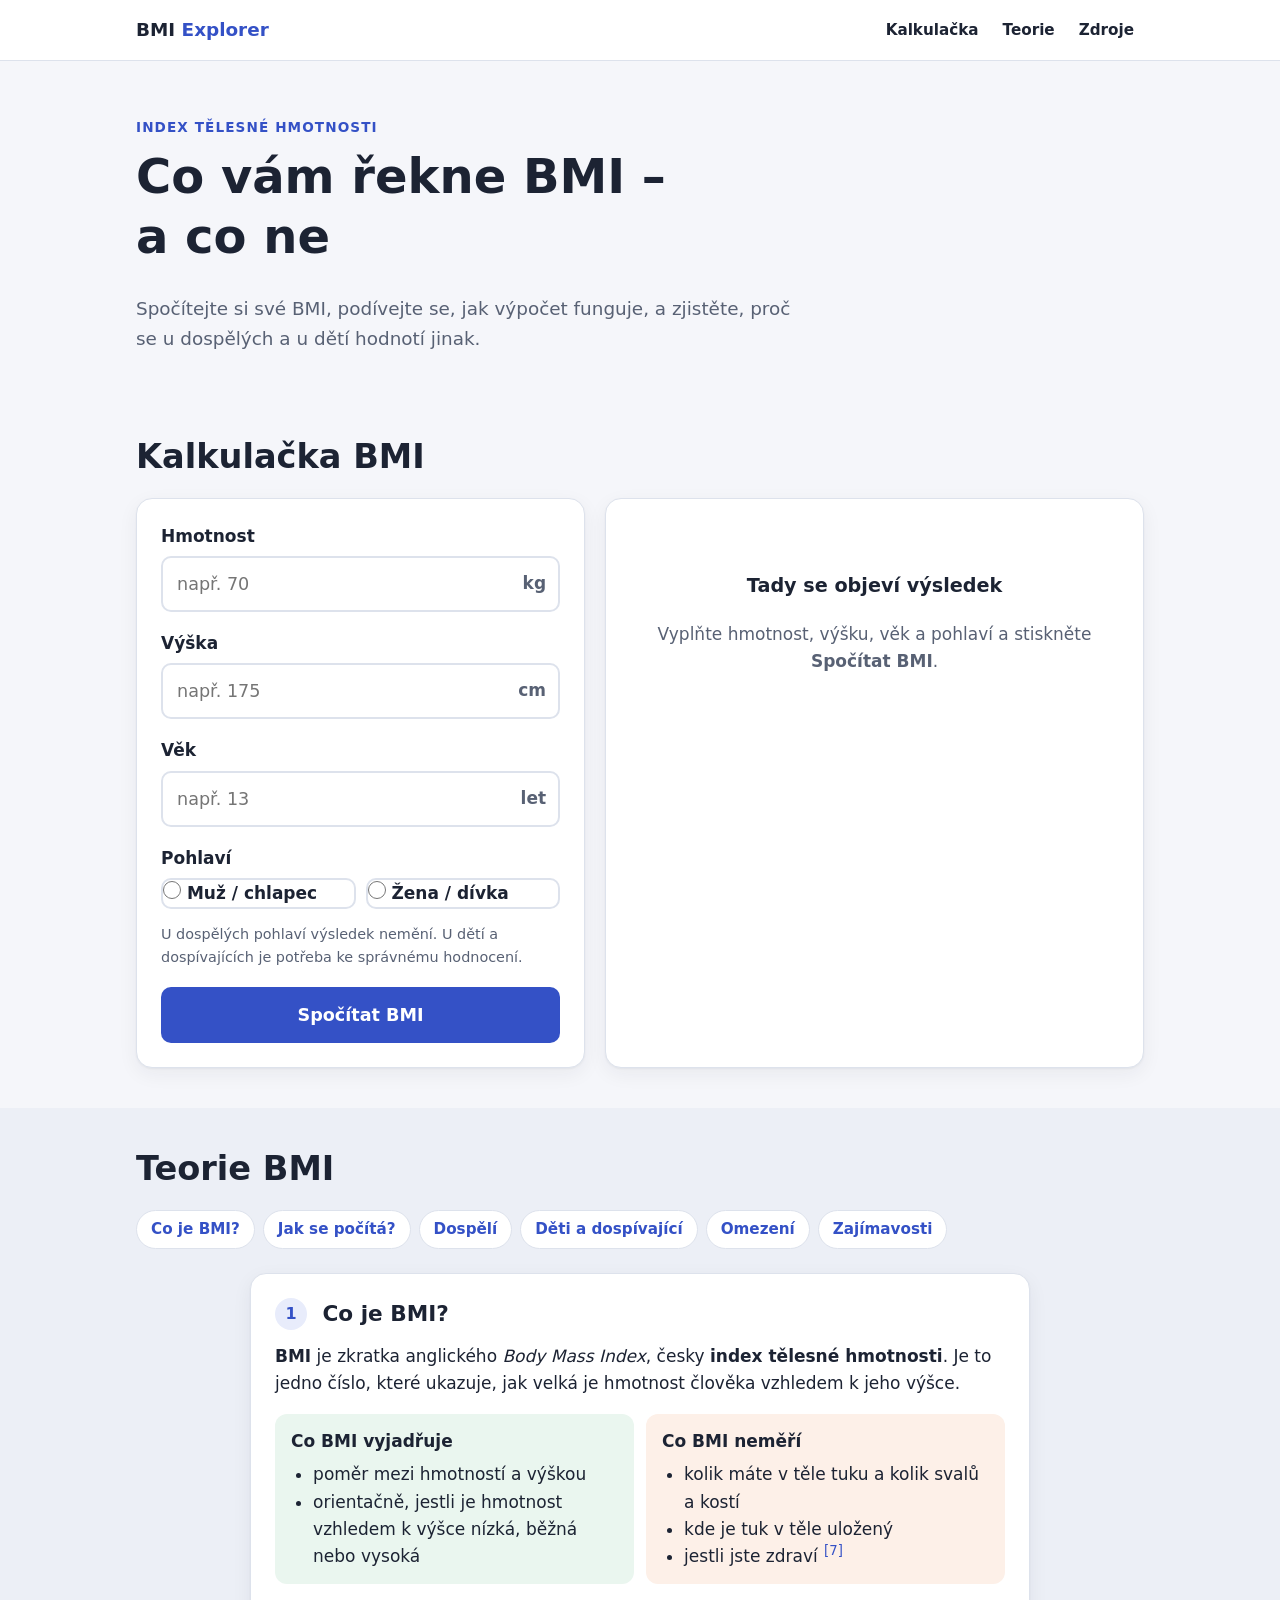
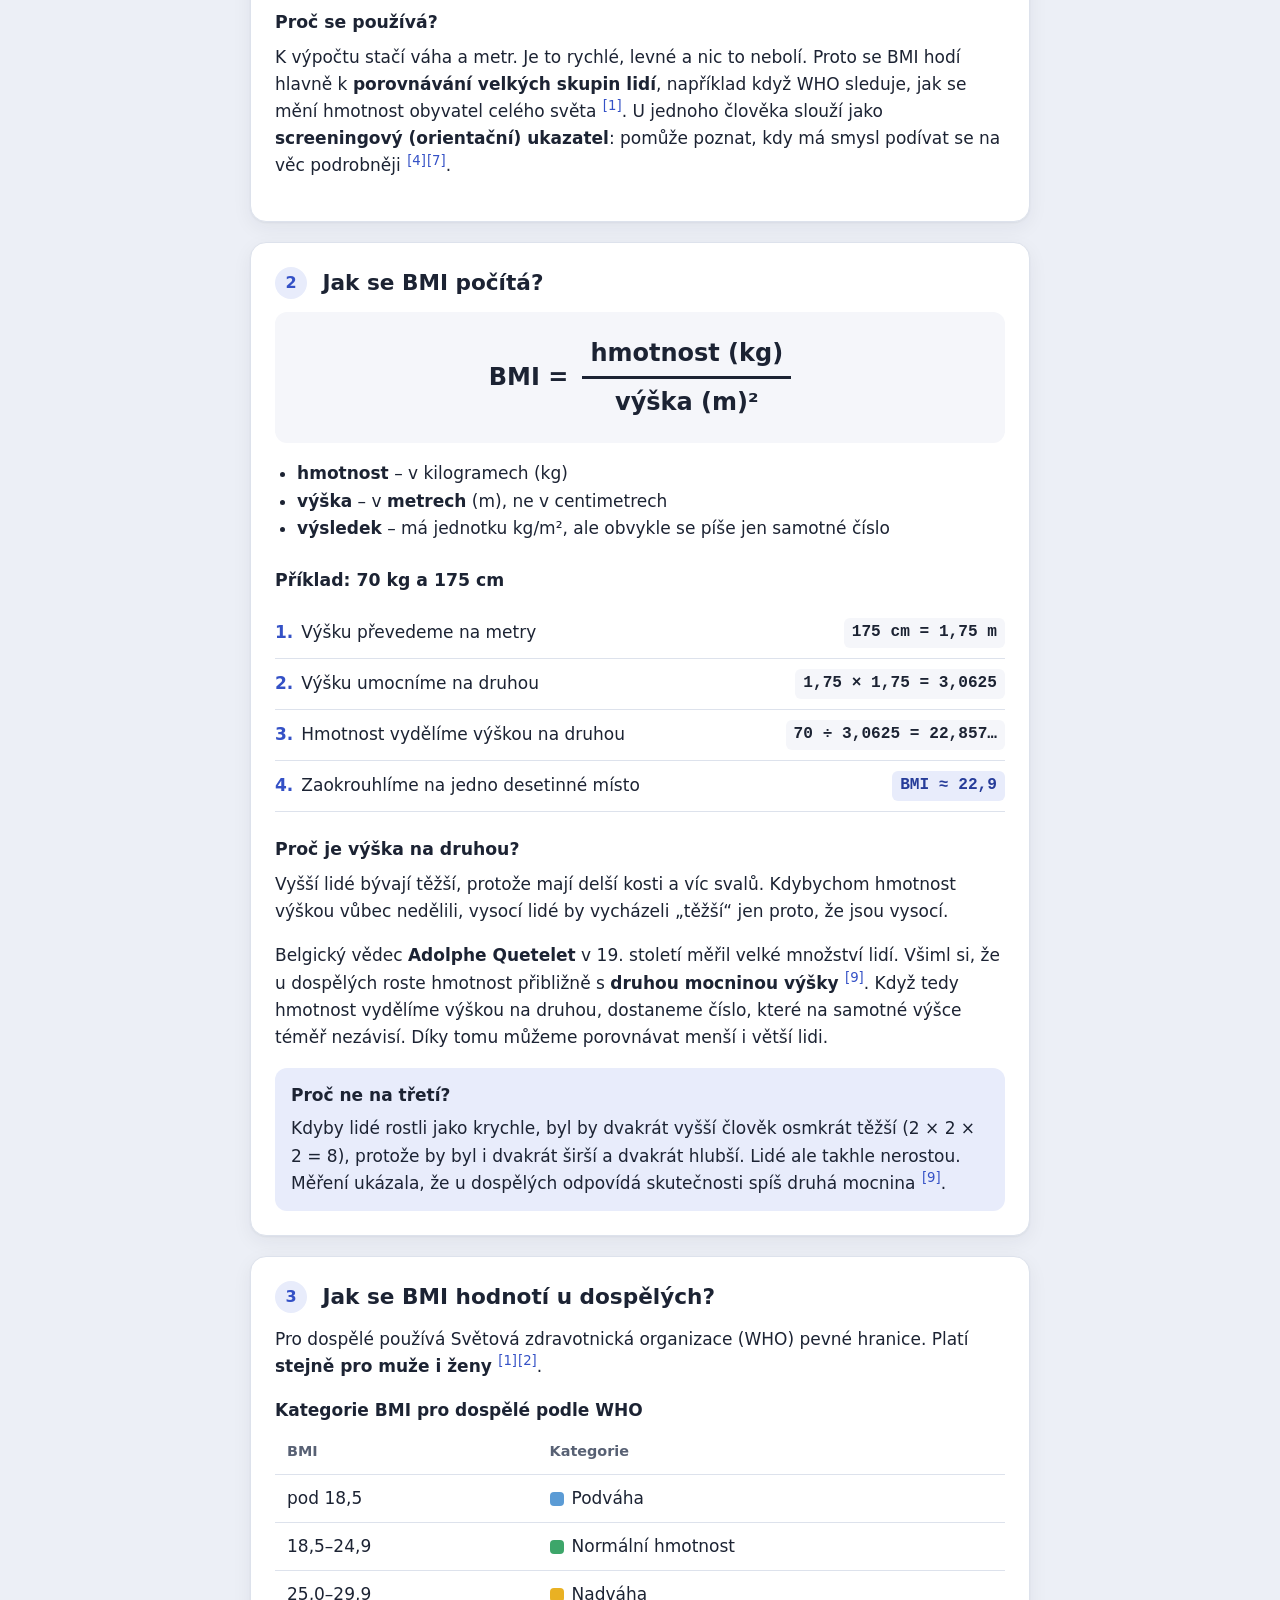
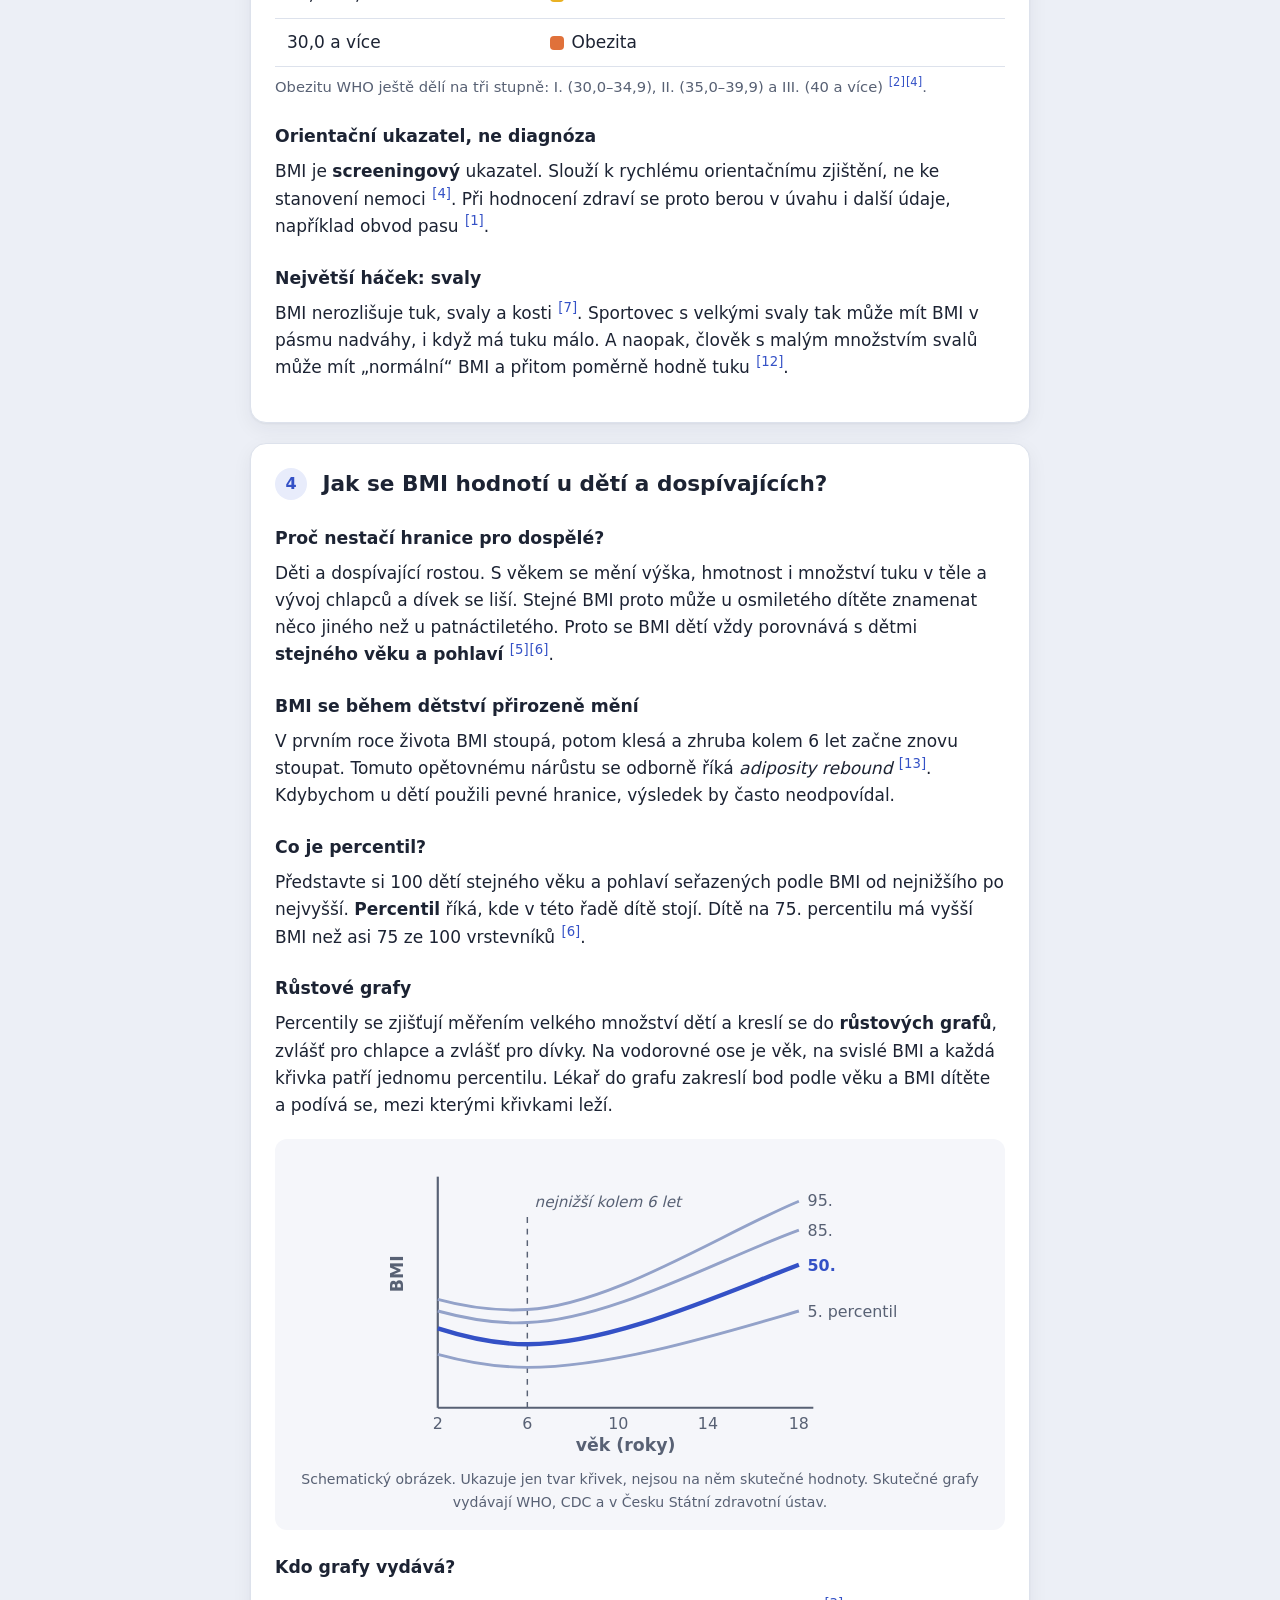
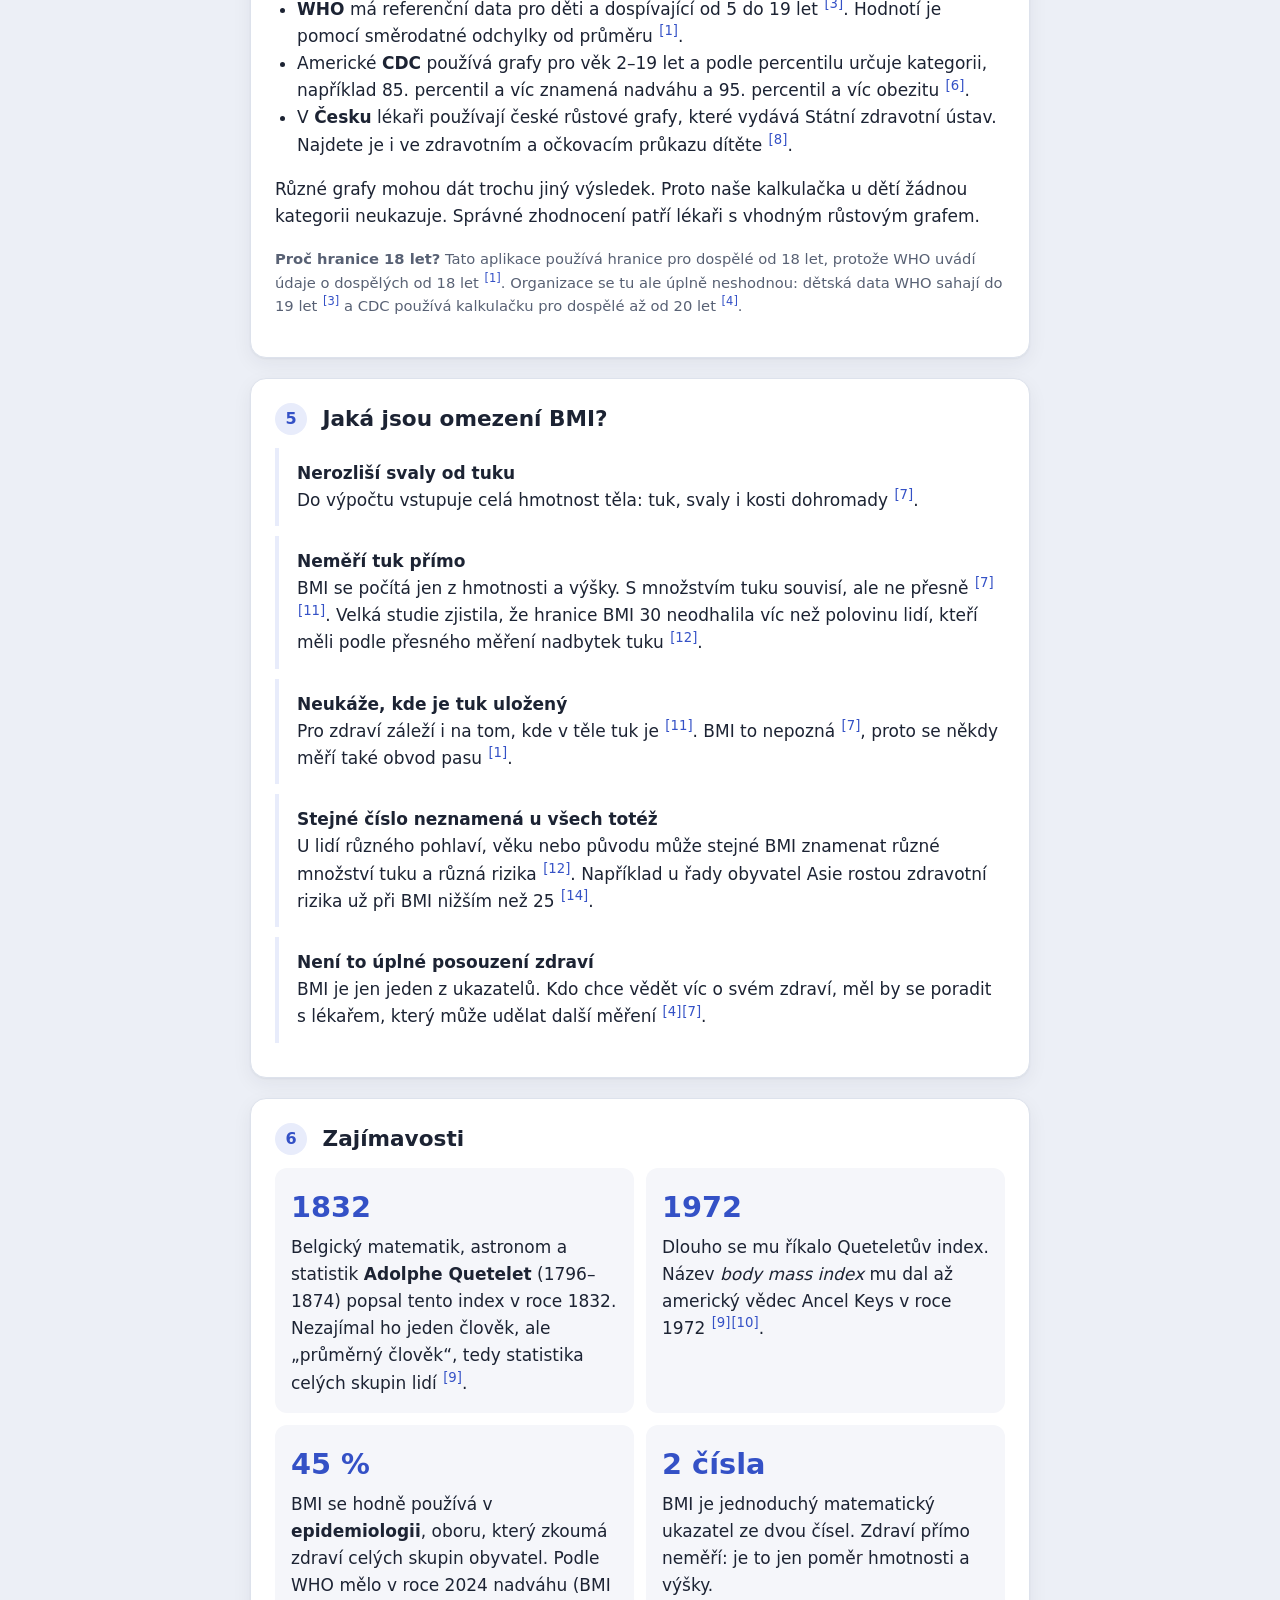
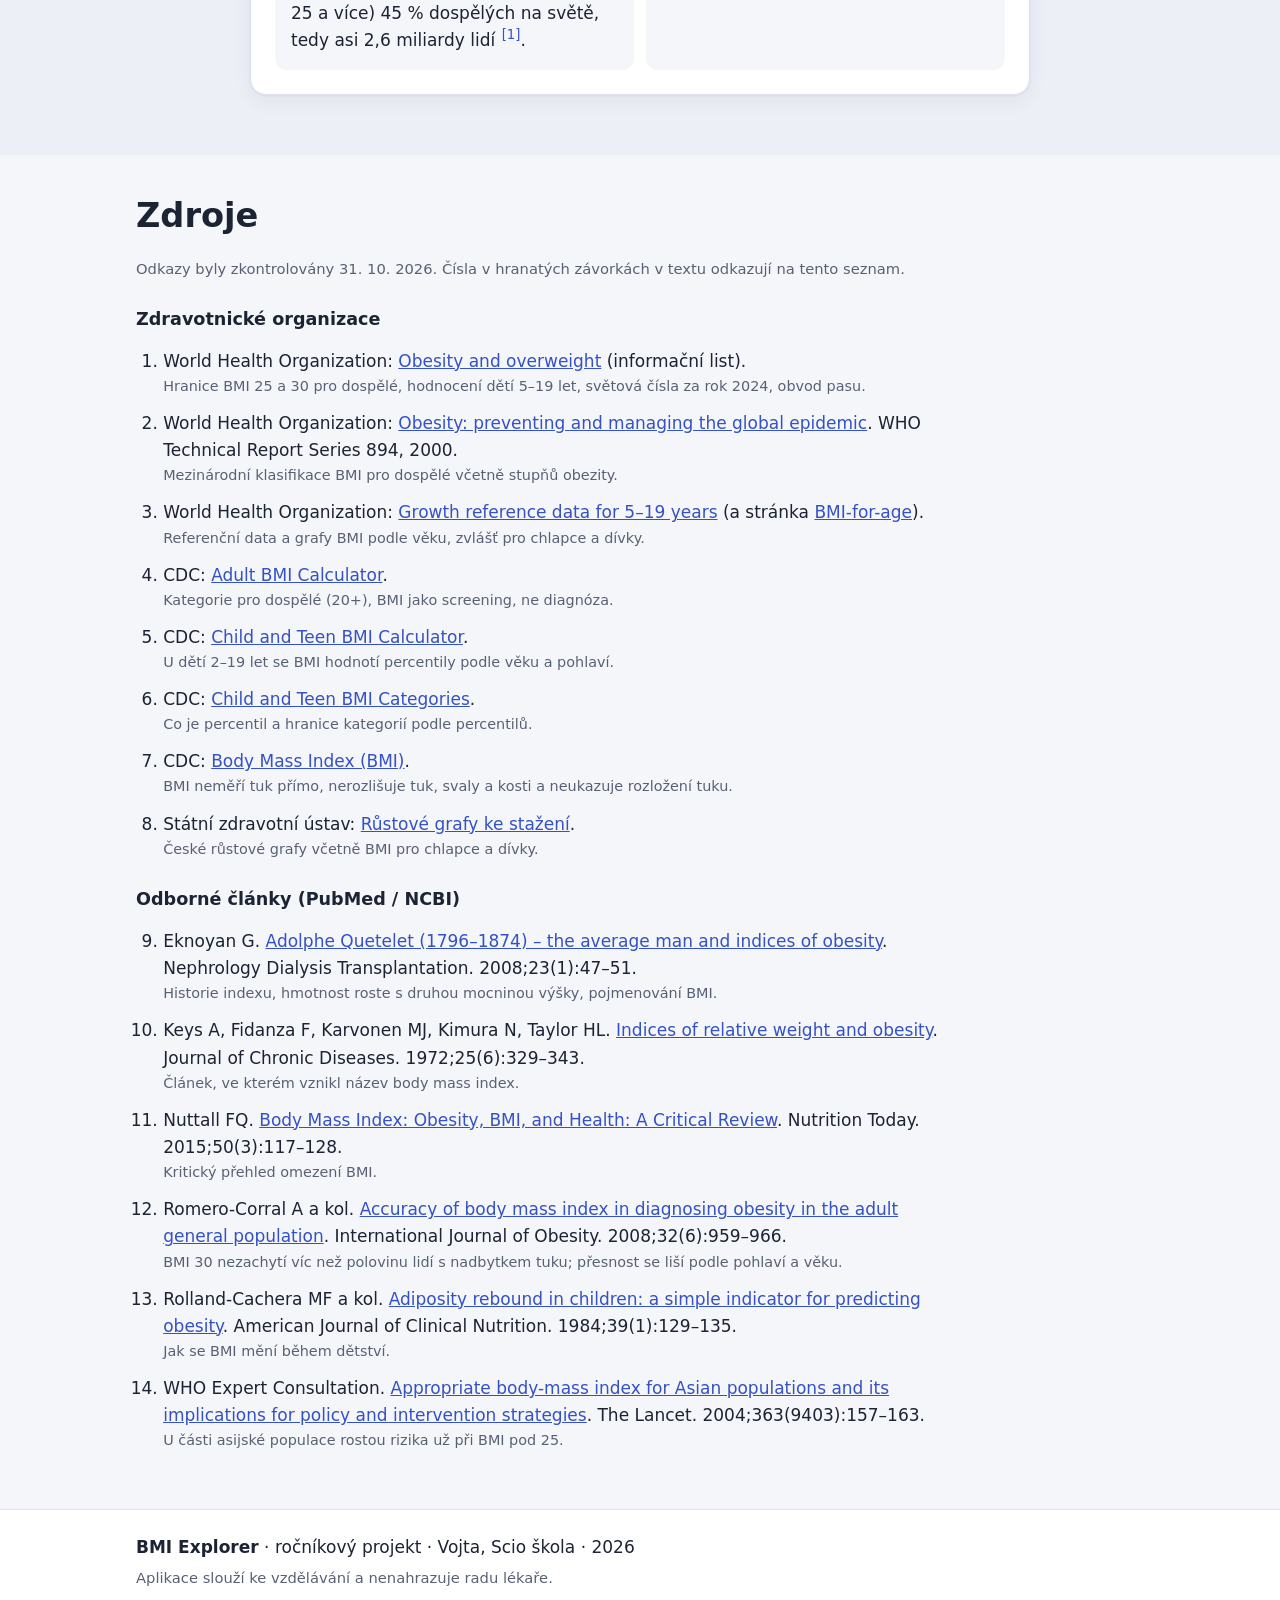
==== index.html @ 6b1dd06e "BMI Explorer – 1. milník Vzdělávací jednostránková aplikace o BMI (ročníkový projekt, Scio škola): k" ====
<!DOCTYPE html>
<html lang="cs">
<head>
  <meta charset="UTF-8">
  <meta name="viewport" content="width=device-width, initial-scale=1">
  <title>BMI Explorer – kalkulačka a výklad indexu tělesné hmotnosti</title>
  <meta name="description" content="Spočítejte si BMI, podívejte se, jak výpočet funguje, a zjistěte, co BMI znamená u dospělých a u dětí.">
  <link rel="stylesheet" href="styles.css">
</head>
<body>

  <!-- ============ HLAVIČKA A NAVIGACE ============ -->
  <header class="site-header">
    <div class="container header-inner">
      <a class="logo" href="#top">BMI <span>Explorer</span></a>
      <nav aria-label="Hlavní navigace">
        <ul class="main-nav">
          <li><a href="#kalkulacka">Kalkulačka</a></li>
          <li><a href="#teorie">Teorie</a></li>
          <li><a href="#zdroje">Zdroje</a></li>
        </ul>
      </nav>
    </div>
  </header>

  <main id="top">

    <!-- ============ ÚVOD ============ -->
    <section class="hero">
      <div class="container">
        <p class="eyebrow">Index tělesné hmotnosti</p>
        <h1>Co vám řekne BMI – a co ne</h1>
        <p class="lead">
          Spočítejte si své BMI, podívejte se, jak výpočet funguje,
          a zjistěte, proč se u dospělých a u dětí hodnotí jinak.
        </p>
      </div>
    </section>

    <!-- ============ SEKCE A: KALKULAČKA ============ -->
    <section id="kalkulacka" class="section" aria-labelledby="calculator-title">
      <div class="container">
        <h2 id="calculator-title">Kalkulačka BMI</h2>

        <div class="calculator">

          <!-- Formulář. "novalidate" vypne kontrolu prohlížeče – kontrolujeme sami v bmi.js -->
          <form id="bmi-form" class="card form-card" novalidate>

            <div class="field">
              <label for="weight">Hmotnost</label>
              <div class="input-with-unit">
                <input id="weight" name="weight" type="text" inputmode="decimal"
                       autocomplete="off" placeholder="např. 70" aria-describedby="weight-error">
                <span class="unit" aria-hidden="true">kg</span>
              </div>
              <p class="field-error" id="weight-error"></p>
            </div>

            <div class="field">
              <label for="height">Výška</label>
              <div class="input-with-unit">
                <input id="height" name="height" type="text" inputmode="decimal"
                       autocomplete="off" placeholder="např. 175" aria-describedby="height-error">
                <span class="unit" aria-hidden="true">cm</span>
              </div>
              <p class="field-error" id="height-error"></p>
            </div>

            <div class="field">
              <label for="age">Věk</label>
              <div class="input-with-unit">
                <input id="age" name="age" type="text" inputmode="numeric"
                       autocomplete="off" placeholder="např. 13" aria-describedby="age-error">
                <span class="unit" aria-hidden="true">let</span>
              </div>
              <p class="field-error" id="age-error"></p>
            </div>

            <fieldset class="field" aria-describedby="sex-hint sex-error">
              <legend>Pohlaví</legend>
              <div class="radio-group">
                <label class="radio">
                  <input type="radio" name="sex" value="male">
                  <span>Muž / chlapec</span>
                </label>
                <label class="radio">
                  <input type="radio" name="sex" value="female">
                  <span>Žena / dívka</span>
                </label>
              </div>
              <p class="field-hint" id="sex-hint">
                U dospělých pohlaví výsledek nemění. U dětí a dospívajících
                je potřeba ke správnému hodnocení.
              </p>
              <p class="field-error" id="sex-error"></p>
            </fieldset>

            <button type="submit" class="button">Spočítat BMI</button>
          </form>

          <!-- Výsledek. Na začátku je vidět jen prázdný stav, zbytek doplní script.js -->
          <div class="card result-card">

            <div id="result-empty" class="result-empty">
              <p class="result-empty-title">Tady se objeví výsledek</p>
              <p>Vyplňte hmotnost, výšku, věk a pohlaví a stiskněte <strong>Spočítat BMI</strong>.</p>
            </div>

            <div id="result" hidden>
              <h3 id="result-title" class="result-label" tabindex="-1">Vaše BMI</h3>
              <p class="result-value" id="result-value">–</p>

              <!-- Výpočet krok za krokem -->
              <div class="calculation">
                <p class="calculation-title">Jak jsme to spočítali</p>
                <ol>
                  <li>Výšku převedeme na metry: <span id="step-height"></span></li>
                  <li>Výšku umocníme na druhou: <span id="step-square"></span></li>
                  <li>Hmotnost vydělíme výškou na druhou: <span id="step-divide"></span></li>
                </ol>
              </div>

              <!-- Výsledek pro DOSPĚLÉ (18+) -->
              <div id="adult-result" hidden>
                <p class="category">Kategorie podle WHO: <strong id="category-name"></strong></p>
                <p id="category-text"></p>

                <!-- Barevná stupnice. Je jen ozdobná (aria-hidden), stejnou informaci nese text. -->
                <div class="scale" aria-hidden="true">
                  <div class="scale-bar">
                    <span class="scale-segment seg-underweight"></span>
                    <span class="scale-segment seg-normal"></span>
                    <span class="scale-segment seg-overweight"></span>
                    <span class="scale-segment seg-obesity"></span>
                    <span class="scale-marker" id="scale-marker"></span>
                  </div>
                  <div class="scale-ticks">
                    <span class="tick tick-18">18,5</span>
                    <span class="tick tick-25">25</span>
                    <span class="tick tick-30">30</span>
                  </div>
                </div>

                <ul class="legend">
                  <li data-category="underweight"><span class="swatch seg-underweight"></span>Podváha <span class="legend-range">pod 18,5</span></li>
                  <li data-category="normal"><span class="swatch seg-normal"></span>Normální hmotnost <span class="legend-range">18,5–24,9</span></li>
                  <li data-category="overweight"><span class="swatch seg-overweight"></span>Nadváha <span class="legend-range">25,0–29,9</span></li>
                  <li data-category="obesity"><span class="swatch seg-obesity"></span>Obezita <span class="legend-range">30,0 a více</span></li>
                </ul>

                <p class="note">
                  BMI je orientační ukazatel, ne diagnóza. Nerozlišuje svaly a tuk,
                  takže samo o sobě neříká, jestli je člověk zdravý.
                  <a href="#dospeli">Jak se BMI hodnotí u dospělých</a>
                </p>
              </div>

              <!-- Výsledek pro DĚTI A DOSPÍVAJÍCÍ (2–17 let) -->
              <div id="child-result" hidden>
                <p class="child-title">Proč tu nevidíte kategorii?</p>
                <p>
                  Pro věk <strong id="child-age"></strong> se hranice pro dospělé
                  nepoužívají. Číslo <strong id="child-bmi"></strong> je proto jen
                  matematický výsledek výpočtu. Samo o sobě neříká, jestli je hmotnost v pořádku.
                </p>
                <p>
                  Ke zhodnocení je potřeba porovnat BMI s <strong>růstovým grafem
                  pro <span id="child-sex"></span></strong> stejného věku, kde se určí tzv.
                  BMI percentil. To dělá lékař, v Česku podle růstových grafů
                  Státního zdravotního ústavu.
                </p>
                <p class="note">
                  Děti rostou a jejich BMI se s věkem přirozeně mění, proto pro ně
                  pevné hranice neplatí.
                  <a href="#deti">Jak se BMI hodnotí u dětí</a>
                </p>
              </div>
            </div>
          </div>

        </div>
      </div>
    </section>

    <!-- ============ SEKCE B: TEORIE ============ -->
    <section id="teorie" class="section section-alt" aria-labelledby="theory-title">
      <div class="container">
        <h2 id="theory-title">Teorie BMI</h2>

        <nav aria-label="Kapitoly teorie">
          <ol class="chapters">
            <li><a href="#co-je-bmi">Co je BMI?</a></li>
            <li><a href="#vypocet">Jak se počítá?</a></li>
            <li><a href="#dospeli">Dospělí</a></li>
            <li><a href="#deti">Děti a dospívající</a></li>
            <li><a href="#omezeni">Omezení</a></li>
            <li><a href="#zajimavosti">Zajímavosti</a></li>
          </ol>
        </nav>

        <!-- 1. Co je BMI? -->
        <article id="co-je-bmi" class="card article">
          <h3><span class="chapter-number">1</span> Co je BMI?</h3>
          <p>
            <strong>BMI</strong> je zkratka anglického <em>Body Mass Index</em>, česky
            <strong>index tělesné hmotnosti</strong>. Je to jedno číslo, které ukazuje,
            jak velká je hmotnost člověka vzhledem k jeho výšce.
          </p>

          <div class="two-columns">
            <div class="box box-yes">
              <p class="box-title">Co BMI vyjadřuje</p>
              <ul>
                <li>poměr mezi hmotností a výškou</li>
                <li>orientačně, jestli je hmotnost vzhledem k výšce nízká, běžná nebo vysoká</li>
              </ul>
            </div>
            <div class="box box-no">
              <p class="box-title">Co BMI neměří</p>
              <ul>
                <li>kolik máte v těle tuku a kolik svalů a kostí</li>
                <li>kde je tuk v těle uložený</li>
                <li>jestli jste zdraví <a class="cite" href="#zdroj-7">[7]</a></li>
              </ul>
            </div>
          </div>

          <h4>Proč se používá?</h4>
          <p>
            K výpočtu stačí váha a metr. Je to rychlé, levné a nic to nebolí.
            Proto se BMI hodí hlavně k <strong>porovnávání velkých skupin lidí</strong>,
            například když WHO sleduje, jak se mění hmotnost obyvatel celého světa
            <a class="cite" href="#zdroj-1">[1]</a>. U jednoho člověka slouží
            jako <strong>screeningový (orientační) ukazatel</strong>: pomůže poznat,
            kdy má smysl podívat se na věc podrobněji
            <a class="cite" href="#zdroj-4">[4]</a><a class="cite" href="#zdroj-7">[7]</a>.
          </p>
        </article>

        <!-- 2. Jak se BMI počítá? -->
        <article id="vypocet" class="card article">
          <h3><span class="chapter-number">2</span> Jak se BMI počítá?</h3>

          <div class="formula" role="img" aria-label="BMI se rovná hmotnost v kilogramech děleno výška v metrech na druhou">
            <span>BMI =</span>
            <span class="fraction">
              <span class="numerator">hmotnost (kg)</span>
              <span class="denominator">výška (m)²</span>
            </span>
          </div>

          <ul class="variables">
            <li><strong>hmotnost</strong> – v kilogramech (kg)</li>
            <li><strong>výška</strong> – v <strong>metrech</strong> (m), ne v centimetrech</li>
            <li><strong>výsledek</strong> – má jednotku kg/m², ale obvykle se píše jen samotné číslo</li>
          </ul>

          <h4>Příklad: 70 kg a 175 cm</h4>
          <ol class="steps">
            <li><span>Výšku převedeme na metry</span> <code>175 cm = 1,75 m</code></li>
            <li><span>Výšku umocníme na druhou</span> <code>1,75 × 1,75 = 3,0625</code></li>
            <li><span>Hmotnost vydělíme výškou na druhou</span> <code>70 ÷ 3,0625 = 22,857…</code></li>
            <li><span>Zaokrouhlíme na jedno desetinné místo</span> <code>BMI ≈ 22,9</code></li>
          </ol>

          <h4>Proč je výška na druhou?</h4>
          <p>
            Vyšší lidé bývají těžší, protože mají delší kosti a víc svalů. Kdybychom
            hmotnost výškou vůbec nedělili, vysocí lidé by vycházeli „těžší“ jen proto,
            že jsou vysocí.
          </p>
          <p>
            Belgický vědec <strong>Adolphe Quetelet</strong> v 19. století měřil
            velké množství lidí. Všiml si, že u dospělých roste hmotnost
            přibližně s <strong>druhou mocninou výšky</strong>
            <a class="cite" href="#zdroj-9">[9]</a>. Když tedy hmotnost vydělíme
            výškou na druhou, dostaneme číslo, které na samotné výšce téměř nezávisí.
            Díky tomu můžeme porovnávat menší i větší lidi.
          </p>
          <div class="tip">
            <p class="box-title">Proč ne na třetí?</p>
            <p>
              Kdyby lidé rostli jako krychle, byl by dvakrát vyšší člověk osmkrát
              těžší (2 × 2 × 2 = 8), protože by byl i dvakrát širší a dvakrát hlubší.
              Lidé ale takhle nerostou. Měření ukázala, že u dospělých
              odpovídá skutečnosti spíš druhá mocnina <a class="cite" href="#zdroj-9">[9]</a>.
            </p>
          </div>
        </article>

        <!-- 3. Dospělí -->
        <article id="dospeli" class="card article">
          <h3><span class="chapter-number">3</span> Jak se BMI hodnotí u dospělých?</h3>
          <p>
            Pro dospělé používá Světová zdravotnická organizace (WHO) pevné hranice.
            Platí <strong>stejně pro muže i ženy</strong>
            <a class="cite" href="#zdroj-1">[1]</a><a class="cite" href="#zdroj-2">[2]</a>.
          </p>

          <table class="category-table">
            <caption>Kategorie BMI pro dospělé podle WHO</caption>
            <thead>
              <tr><th scope="col">BMI</th><th scope="col">Kategorie</th></tr>
            </thead>
            <tbody>
              <tr><td>pod 18,5</td><td><span class="swatch seg-underweight"></span>Podváha</td></tr>
              <tr><td>18,5–24,9</td><td><span class="swatch seg-normal"></span>Normální hmotnost</td></tr>
              <tr><td>25,0–29,9</td><td><span class="swatch seg-overweight"></span>Nadváha</td></tr>
              <tr><td>30,0 a více</td><td><span class="swatch seg-obesity"></span>Obezita</td></tr>
            </tbody>
          </table>
          <p class="small">
            Obezitu WHO ještě dělí na tři stupně: I. (30,0–34,9), II. (35,0–39,9)
            a III. (40 a více) <a class="cite" href="#zdroj-2">[2]</a><a class="cite" href="#zdroj-4">[4]</a>.
          </p>

          <h4>Orientační ukazatel, ne diagnóza</h4>
          <p>
            BMI je <strong>screeningový</strong> ukazatel. Slouží k rychlému
            orientačnímu zjištění, ne ke stanovení nemoci
            <a class="cite" href="#zdroj-4">[4]</a>. Při hodnocení zdraví se proto
            berou v úvahu i další údaje, například obvod pasu
            <a class="cite" href="#zdroj-1">[1]</a>.
          </p>

          <h4>Největší háček: svaly</h4>
          <p>
            BMI nerozlišuje tuk, svaly a kosti <a class="cite" href="#zdroj-7">[7]</a>.
            Sportovec s velkými svaly tak může mít BMI v pásmu nadváhy, i když má tuku
            málo. A naopak, člověk s malým množstvím svalů může mít „normální“ BMI
            a přitom poměrně hodně tuku <a class="cite" href="#zdroj-12">[12]</a>.
          </p>
        </article>

        <!-- 4. Děti a dospívající -->
        <article id="deti" class="card article">
          <h3><span class="chapter-number">4</span> Jak se BMI hodnotí u dětí a dospívajících?</h3>

          <h4>Proč nestačí hranice pro dospělé?</h4>
          <p>
            Děti a dospívající rostou. S věkem se mění výška, hmotnost i množství tuku
            v těle a vývoj chlapců a dívek se liší. Stejné BMI proto může u osmiletého
            dítěte znamenat něco jiného než u patnáctiletého. Proto se BMI dětí vždy
            porovnává s dětmi <strong>stejného věku a pohlaví</strong>
            <a class="cite" href="#zdroj-5">[5]</a><a class="cite" href="#zdroj-6">[6]</a>.
          </p>

          <h4>BMI se během dětství přirozeně mění</h4>
          <p>
            V prvním roce života BMI stoupá, potom klesá a zhruba kolem 6 let začne
            znovu stoupat. Tomuto opětovnému nárůstu se odborně říká
            <em>adiposity rebound</em> <a class="cite" href="#zdroj-13">[13]</a>.
            Kdybychom u dětí použili pevné hranice, výsledek by často neodpovídal.
          </p>

          <h4>Co je percentil?</h4>
          <p>
            Představte si 100 dětí stejného věku a pohlaví seřazených podle BMI
            od nejnižšího po nejvyšší. <strong>Percentil</strong> říká, kde v této řadě
            dítě stojí. Dítě na 75. percentilu má vyšší BMI než asi 75 ze 100
            vrstevníků <a class="cite" href="#zdroj-6">[6]</a>.
          </p>

          <h4>Růstové grafy</h4>
          <p>
            Percentily se zjišťují měřením velkého množství dětí a kreslí se do
            <strong>růstových grafů</strong>, zvlášť pro chlapce a zvlášť pro dívky.
            Na vodorovné ose je věk, na svislé BMI a každá křivka patří jednomu
            percentilu. Lékař do grafu zakreslí bod podle věku a BMI dítěte
            a podívá se, mezi kterými křivkami leží.
          </p>

          <!-- Schematický obrázek růstového grafu – BEZ skutečných hodnot -->
          <figure class="figure">
            <svg viewBox="0 0 360 210" role="img" aria-labelledby="chart-title chart-desc">
              <title id="chart-title">Schéma růstového grafu BMI</title>
              <desc id="chart-desc">Čtyři křivky percentilů. Od 2 let mírně klesají, nejníž jsou kolem 6 let a potom až do 18 let stoupají a rozcházejí se od sebe. Graf nemá skutečné hodnoty.</desc>
              <!-- osy -->
              <line class="axis" x1="40" y1="175" x2="300" y2="175"/>
              <line class="axis" x1="40" y1="175" x2="40" y2="15"/>
              <text class="axis-label" x="16" y="95" transform="rotate(-90 16 95)">BMI</text>
              <text class="axis-label" x="170" y="205" text-anchor="middle">věk (roky)</text>
              <!-- popisky věku -->
              <text class="tick-label" x="40" y="190" text-anchor="middle">2</text>
              <text class="tick-label" x="102" y="190" text-anchor="middle">6</text>
              <text class="tick-label" x="165" y="190" text-anchor="middle">10</text>
              <text class="tick-label" x="227" y="190" text-anchor="middle">14</text>
              <text class="tick-label" x="290" y="190" text-anchor="middle">18</text>
              <!-- kolem 6 let je BMI nejnižší -->
              <line class="guide" x1="102" y1="175" x2="102" y2="40"/>
              <text class="guide-label" x="107" y="36">nejnižší kolem 6 let</text>
              <!-- křivky percentilů (jen tvar, ne skutečná data) -->
              <path class="curve" d="M40,100 C62,106 84,108 102,107 C160,104 235,55 290,32"/>
              <path class="curve" d="M40,108 C62,114 84,117 102,116 C160,114 235,72 290,52"/>
              <path class="curve curve-main" d="M40,120 C62,127 84,131 102,131 C160,131 235,97 290,76"/>
              <path class="curve" d="M40,138 C62,144 84,147 102,147 C160,147 235,124 290,108"/>
              <text class="curve-label" x="296" y="35">95.</text>
              <text class="curve-label" x="296" y="56">85.</text>
              <text class="curve-label curve-label-main" x="296" y="80">50.</text>
              <text class="curve-label" x="296" y="112">5. percentil</text>
            </svg>
            <figcaption>
              Schematický obrázek. Ukazuje jen tvar křivek, nejsou na něm
              skutečné hodnoty. Skutečné grafy vydávají WHO, CDC a v Česku
              Státní zdravotní ústav.
            </figcaption>
          </figure>

          <h4>Kdo grafy vydává?</h4>
          <ul>
            <li>
              <strong>WHO</strong> má referenční data pro děti a dospívající od 5 do 19 let
              <a class="cite" href="#zdroj-3">[3]</a>. Hodnotí je pomocí směrodatné
              odchylky od průměru <a class="cite" href="#zdroj-1">[1]</a>.
            </li>
            <li>
              Americké <strong>CDC</strong> používá grafy pro věk 2–19 let a podle percentilu
              určuje kategorii, například 85. percentil a víc znamená nadváhu
              a 95. percentil a víc obezitu <a class="cite" href="#zdroj-6">[6]</a>.
            </li>
            <li>
              V <strong>Česku</strong> lékaři používají české růstové grafy, které vydává
              Státní zdravotní ústav. Najdete je i ve zdravotním a očkovacím
              průkazu dítěte <a class="cite" href="#zdroj-8">[8]</a>.
            </li>
          </ul>
          <p>
            Různé grafy mohou dát trochu jiný výsledek. Proto naše kalkulačka u dětí
            žádnou kategorii neukazuje. Správné zhodnocení patří lékaři s vhodným
            růstovým grafem.
          </p>
          <p class="small">
            <strong>Proč hranice 18 let?</strong> Tato aplikace používá hranice pro
            dospělé od 18 let, protože WHO uvádí údaje o dospělých od 18 let
            <a class="cite" href="#zdroj-1">[1]</a>. Organizace se tu ale úplně
            neshodnou: dětská data WHO sahají do 19 let <a class="cite" href="#zdroj-3">[3]</a>
            a CDC používá kalkulačku pro dospělé až od 20 let <a class="cite" href="#zdroj-4">[4]</a>.
          </p>
        </article>

        <!-- 5. Omezení -->
        <article id="omezeni" class="card article">
          <h3><span class="chapter-number">5</span> Jaká jsou omezení BMI?</h3>
          <ul class="limits">
            <li>
              <p class="limit-title">Nerozliší svaly od tuku</p>
              <p>Do výpočtu vstupuje celá hmotnost těla: tuk, svaly i kosti dohromady <a class="cite" href="#zdroj-7">[7]</a>.</p>
            </li>
            <li>
              <p class="limit-title">Neměří tuk přímo</p>
              <p>
                BMI se počítá jen z hmotnosti a výšky. S množstvím tuku souvisí, ale
                ne přesně <a class="cite" href="#zdroj-7">[7]</a><a class="cite" href="#zdroj-11">[11]</a>.
                Velká studie zjistila, že hranice BMI 30 neodhalila víc než polovinu lidí,
                kteří měli podle přesného měření nadbytek tuku <a class="cite" href="#zdroj-12">[12]</a>.
              </p>
            </li>
            <li>
              <p class="limit-title">Neukáže, kde je tuk uložený</p>
              <p>
                Pro zdraví záleží i na tom, kde v těle tuk je <a class="cite" href="#zdroj-11">[11]</a>.
                BMI to nepozná <a class="cite" href="#zdroj-7">[7]</a>, proto se někdy
                měří také obvod pasu <a class="cite" href="#zdroj-1">[1]</a>.
              </p>
            </li>
            <li>
              <p class="limit-title">Stejné číslo neznamená u všech totéž</p>
              <p>
                U lidí různého pohlaví, věku nebo původu může stejné BMI znamenat různé
                množství tuku a různá rizika <a class="cite" href="#zdroj-12">[12]</a>.
                Například u řady obyvatel Asie rostou zdravotní rizika už při BMI nižším
                než 25 <a class="cite" href="#zdroj-14">[14]</a>.
              </p>
            </li>
            <li>
              <p class="limit-title">Není to úplné posouzení zdraví</p>
              <p>
                BMI je jen jeden z ukazatelů. Kdo chce vědět víc o svém zdraví, měl by se
                poradit s lékařem, který může udělat další měření
                <a class="cite" href="#zdroj-4">[4]</a><a class="cite" href="#zdroj-7">[7]</a>.
              </p>
            </li>
          </ul>
        </article>

        <!-- 6. Zajímavosti -->
        <article id="zajimavosti" class="card article">
          <h3><span class="chapter-number">6</span> Zajímavosti</h3>
          <div class="facts">
            <div class="fact">
              <p class="fact-number">1832</p>
              <p>
                Belgický matematik, astronom a statistik <strong>Adolphe Quetelet</strong>
                (1796–1874) popsal tento index v roce 1832. Nezajímal ho jeden člověk,
                ale „průměrný člověk“, tedy statistika celých skupin lidí
                <a class="cite" href="#zdroj-9">[9]</a>.
              </p>
            </div>
            <div class="fact">
              <p class="fact-number">1972</p>
              <p>
                Dlouho se mu říkalo Queteletův index. Název <em>body mass index</em>
                mu dal až americký vědec Ancel Keys v roce 1972
                <a class="cite" href="#zdroj-9">[9]</a><a class="cite" href="#zdroj-10">[10]</a>.
              </p>
            </div>
            <div class="fact">
              <p class="fact-number">45&nbsp;%</p>
              <p>
                BMI se hodně používá v <strong>epidemiologii</strong>, oboru, který zkoumá
                zdraví celých skupin obyvatel. Podle WHO mělo v roce 2024 nadváhu
                (BMI 25 a více) 45 % dospělých na světě, tedy asi 2,6 miliardy lidí
                <a class="cite" href="#zdroj-1">[1]</a>.
              </p>
            </div>
            <div class="fact">
              <p class="fact-number">2 čísla</p>
              <p>
                BMI je jednoduchý matematický ukazatel ze dvou čísel. Zdraví přímo
                neměří: je to jen poměr hmotnosti a výšky.
              </p>
            </div>
          </div>
        </article>
      </div>
    </section>

    <!-- ============ ZDROJE ============ -->
    <section id="zdroje" class="section" aria-labelledby="sources-title">
      <div class="container">
        <h2 id="sources-title">Zdroje</h2>
        <p class="small">Odkazy byly zkontrolovány 31. 10. 2026. Čísla v hranatých závorkách v textu odkazují na tento seznam.</p>

        <h3 class="sources-group">Zdravotnické organizace</h3>
        <ol class="sources">
          <li id="zdroj-1">
            World Health Organization: <a href="https://www.who.int/news-room/fact-sheets/detail/obesity-and-overweight" target="_blank" rel="noopener">Obesity and overweight</a> (informační list).
            <span class="source-note">Hranice BMI 25 a 30 pro dospělé, hodnocení dětí 5–19 let, světová čísla za rok 2024, obvod pasu.</span>
          </li>
          <li id="zdroj-2">
            World Health Organization: <a href="https://pubmed.ncbi.nlm.nih.gov/11234459/" target="_blank" rel="noopener">Obesity: preventing and managing the global epidemic</a>. WHO Technical Report Series 894, 2000.
            <span class="source-note">Mezinárodní klasifikace BMI pro dospělé včetně stupňů obezity.</span>
          </li>
          <li id="zdroj-3">
            World Health Organization: <a href="https://www.who.int/tools/growth-reference-data-for-5to19-years" target="_blank" rel="noopener">Growth reference data for 5–19 years</a>
            (a stránka <a href="https://www.who.int/tools/growth-reference-data-for-5to19-years/indicators/bmi-for-age" target="_blank" rel="noopener">BMI-for-age</a>).
            <span class="source-note">Referenční data a grafy BMI podle věku, zvlášť pro chlapce a dívky.</span>
          </li>
          <li id="zdroj-4">
            CDC: <a href="https://www.cdc.gov/bmi/adult-calculator/" target="_blank" rel="noopener">Adult BMI Calculator</a>.
            <span class="source-note">Kategorie pro dospělé (20+), BMI jako screening, ne diagnóza.</span>
          </li>
          <li id="zdroj-5">
            CDC: <a href="https://www.cdc.gov/bmi/child-teen-calculator/" target="_blank" rel="noopener">Child and Teen BMI Calculator</a>.
            <span class="source-note">U dětí 2–19 let se BMI hodnotí percentily podle věku a pohlaví.</span>
          </li>
          <li id="zdroj-6">
            CDC: <a href="https://www.cdc.gov/bmi/child-teen-calculator/bmi-categories.html" target="_blank" rel="noopener">Child and Teen BMI Categories</a>.
            <span class="source-note">Co je percentil a hranice kategorií podle percentilů.</span>
          </li>
          <li id="zdroj-7">
            CDC: <a href="https://www.cdc.gov/bmi/about/index.html" target="_blank" rel="noopener">Body Mass Index (BMI)</a>.
            <span class="source-note">BMI neměří tuk přímo, nerozlišuje tuk, svaly a kosti a neukazuje rozložení tuku.</span>
          </li>
          <li id="zdroj-8">
            Státní zdravotní ústav: <a href="https://szu.gov.cz/publikace-szu/data/hodnoceni-rustu-a-vyvoje/rustove-grafy-ke-stazeni/" target="_blank" rel="noopener">Růstové grafy ke stažení</a>.
            <span class="source-note">České růstové grafy včetně BMI pro chlapce a dívky.</span>
          </li>
        </ol>

        <h3 class="sources-group">Odborné články (PubMed / NCBI)</h3>
        <ol class="sources" start="9">
          <li id="zdroj-9">
            Eknoyan G. <a href="https://pubmed.ncbi.nlm.nih.gov/17890752/" target="_blank" rel="noopener">Adolphe Quetelet (1796–1874) – the average man and indices of obesity</a>.
            Nephrology Dialysis Transplantation. 2008;23(1):47–51.
            <span class="source-note">Historie indexu, hmotnost roste s druhou mocninou výšky, pojmenování BMI.</span>
          </li>
          <li id="zdroj-10">
            Keys A, Fidanza F, Karvonen MJ, Kimura N, Taylor HL. <a href="https://pubmed.ncbi.nlm.nih.gov/4650929/" target="_blank" rel="noopener">Indices of relative weight and obesity</a>.
            Journal of Chronic Diseases. 1972;25(6):329–343.
            <span class="source-note">Článek, ve kterém vznikl název body mass index.</span>
          </li>
          <li id="zdroj-11">
            Nuttall FQ. <a href="https://pmc.ncbi.nlm.nih.gov/articles/PMC4890841/" target="_blank" rel="noopener">Body Mass Index: Obesity, BMI, and Health: A Critical Review</a>.
            Nutrition Today. 2015;50(3):117–128.
            <span class="source-note">Kritický přehled omezení BMI.</span>
          </li>
          <li id="zdroj-12">
            Romero-Corral A a kol. <a href="https://pubmed.ncbi.nlm.nih.gov/18283284/" target="_blank" rel="noopener">Accuracy of body mass index in diagnosing obesity in the adult general population</a>.
            International Journal of Obesity. 2008;32(6):959–966.
            <span class="source-note">BMI 30 nezachytí víc než polovinu lidí s nadbytkem tuku; přesnost se liší podle pohlaví a věku.</span>
          </li>
          <li id="zdroj-13">
            Rolland-Cachera MF a kol. <a href="https://pubmed.ncbi.nlm.nih.gov/6691287/" target="_blank" rel="noopener">Adiposity rebound in children: a simple indicator for predicting obesity</a>.
            American Journal of Clinical Nutrition. 1984;39(1):129–135.
            <span class="source-note">Jak se BMI mění během dětství.</span>
          </li>
          <li id="zdroj-14">
            WHO Expert Consultation. <a href="https://pubmed.ncbi.nlm.nih.gov/14726171/" target="_blank" rel="noopener">Appropriate body-mass index for Asian populations and its implications for policy and intervention strategies</a>.
            The Lancet. 2004;363(9403):157–163.
            <span class="source-note">U části asijské populace rostou rizika už při BMI pod 25.</span>
          </li>
        </ol>
      </div>
    </section>
  </main>

  <footer class="site-footer">
    <div class="container">
      <p><strong>BMI Explorer</strong> · ročníkový projekt · Vojta, Scio škola · 2026</p>
      <p class="small">Aplikace slouží ke vzdělávání a nenahrazuje radu lékaře.</p>
    </div>
  </footer>

  <!-- Nejdřív výpočty, potom práce se stránkou -->
  <script src="bmi.js"></script>
  <script src="script.js"></script>
</body>
</html>
---- styles.css ----
/*
 * styles.css – VZHLED STRÁNKY
 *
 * Barvy a rozměry jsou nahoře jako "proměnné" (--název).
 * Když chcete změnit barvu, stačí ji přepsat na jednom místě.
 */

:root {
  color-scheme: light;

  --bg: #f5f6fa;
  --bg-alt: #eceff6;
  --surface: #ffffff;
  --text: #1c2333;
  --muted: #586174;
  --border: #dde2ec;
  --accent: #3451c6;
  --accent-dark: #263c99;
  --accent-soft: #e8ecfb;
  --error: #b42318;

  /* barvy kategorií BMI */
  --c-underweight: #5b9bd5;
  --c-normal: #3da66a;
  --c-overweight: #e9b123;
  --c-obesity: #e0713a;

  --radius: 16px;
  --shadow: 0 1px 2px rgba(28, 35, 51, 0.05), 0 6px 20px rgba(28, 35, 51, 0.06);
  --font: system-ui, -apple-system, "Segoe UI", Roboto, "Helvetica Neue", Arial, sans-serif;
}

/* ---------- Základ ---------- */

*,
*::before,
*::after {
  box-sizing: border-box;
}

html {
  scroll-behavior: smooth;
  scroll-padding-top: 80px; /* aby nadpis nezajela pod lepící hlavičku */
}

@media (prefers-reduced-motion: reduce) {
  html {
    scroll-behavior: auto;
  }
}

body {
  margin: 0;
  font-family: var(--font);
  font-size: 1.0625rem;
  line-height: 1.6;
  color: var(--text);
  background: var(--bg);
}

h1,
h2,
h3,
h4 {
  line-height: 1.25;
  margin: 0 0 0.6em;
}

h2 {
  font-size: clamp(1.6rem, 4vw, 2.1rem);
}

h3 {
  font-size: 1.35rem;
}

h4 {
  font-size: 1.08rem;
  margin-top: 1.6em;
}

p {
  margin: 0 0 1em;
}

a {
  color: var(--accent);
}

a:hover {
  color: var(--accent-dark);
}

:focus-visible {
  outline: 3px solid var(--accent);
  outline-offset: 2px;
  border-radius: 4px;
}

code {
  font-family: ui-monospace, "SF Mono", Menlo, Consolas, monospace;
  font-size: 0.95em;
}

.container {
  width: 100%;
  max-width: 1040px;
  margin: 0 auto;
  padding: 0 16px;
}

.small {
  font-size: 0.92rem;
  color: var(--muted);
}

.card {
  background: var(--surface);
  border: 1px solid var(--border);
  border-radius: var(--radius);
  box-shadow: var(--shadow);
  padding: 24px;
}

/* ---------- Hlavička ---------- */

.site-header {
  position: sticky;
  top: 0;
  z-index: 10;
  background: rgba(255, 255, 255, 0.92);
  backdrop-filter: blur(8px);
  border-bottom: 1px solid var(--border);
}

.header-inner {
  display: flex;
  align-items: center;
  justify-content: space-between;
  gap: 12px;
  min-height: 60px;
}

.logo {
  font-weight: 800;
  font-size: 1.15rem;
  color: var(--text);
  text-decoration: none;
  white-space: nowrap;
}

.logo span {
  color: var(--accent);
}

.main-nav {
  display: flex;
  gap: 4px;
  list-style: none;
  margin: 0;
  padding: 0;
}

.main-nav a {
  display: block;
  padding: 8px 10px;
  border-radius: 8px;
  color: var(--text);
  text-decoration: none;
  font-weight: 600;
  font-size: 0.95rem;
}

.main-nav a:hover {
  background: var(--accent-soft);
  color: var(--accent-dark);
}

/* ---------- Úvod ---------- */

.hero {
  padding: 56px 0 24px;
}

.eyebrow {
  color: var(--accent);
  font-weight: 700;
  text-transform: uppercase;
  letter-spacing: 0.08em;
  font-size: 0.85rem;
  margin-bottom: 0.5em;
}

.hero h1 {
  font-size: clamp(2rem, 6vw, 3rem);
  max-width: 16ch;
}

.lead {
  font-size: 1.15rem;
  color: var(--muted);
  max-width: 56ch;
}

/* ---------- Sekce ---------- */

.section {
  padding: 40px 0;
}

.section-alt {
  background: var(--bg-alt);
}

/* ---------- Kalkulačka ---------- */

.calculator {
  display: grid;
  gap: 20px;
  align-items: start;
}

@media (min-width: 860px) {
  .calculator {
    grid-template-columns: 5fr 6fr;
  }
}

.field {
  margin: 0 0 18px;
  padding: 0;
  border: 0;
  min-width: 0;
}

.field label,
.field legend {
  display: block;
  font-weight: 700;
  margin-bottom: 6px;
  padding: 0;
}

.input-with-unit {
  position: relative;
}

.input-with-unit input {
  width: 100%;
  font: inherit;
  font-size: 1.1rem;
  padding: 12px 52px 12px 14px;
  border: 2px solid var(--border);
  border-radius: 10px;
  background: var(--surface);
  color: var(--text);
}

.input-with-unit input:focus {
  border-color: var(--accent);
  outline: none;
  box-shadow: 0 0 0 4px var(--accent-soft);
}

.input-with-unit input[aria-invalid="true"] {
  border-color: var(--error);
}

.unit {
  position: absolute;
  right: 14px;
  top: 50%;
  transform: translateY(-50%);
  color: var(--muted);
  font-weight: 600;
}

.radio-group {
  display: grid;
  grid-template-columns: 1fr 1fr;
  gap: 10px;
}

.radio {
  display: flex;
  align-items: center;
  gap: 10px;
  padding: 12px 14px;
  border: 2px solid var(--border);
  border-radius: 10px;
  cursor: pointer;
  font-weight: 400;
}

.radio input {
  width: 18px;
  height: 18px;
  margin: 0;
  accent-color: var(--accent);
}

.radio:has(input:checked) {
  border-color: var(--accent);
  background: var(--accent-soft);
}

.radio:has(input[aria-invalid="true"]) {
  border-color: var(--error);
}

.field-hint {
  font-size: 0.9rem;
  color: var(--muted);
  margin: 8px 0 0;
}

.field-error {
  color: var(--error);
  font-size: 0.92rem;
  font-weight: 600;
  margin: 6px 0 0;
}

.field-error:empty {
  display: none;
}

.button {
  width: 100%;
  font: inherit;
  font-weight: 700;
  font-size: 1.1rem;
  padding: 14px 20px;
  border: 0;
  border-radius: 10px;
  background: var(--accent);
  color: #fff;
  cursor: pointer;
}

.button:hover {
  background: var(--accent-dark);
}

/* ---------- Výsledek ---------- */

.result-card {
  min-height: 100%;
}

.result-empty {
  text-align: center;
  color: var(--muted);
  padding: 48px 8px;
}

.result-empty-title {
  font-size: 1.2rem;
  font-weight: 700;
  color: var(--text);
}

.result-label {
  font-size: 1rem;
  color: var(--muted);
  text-transform: uppercase;
  letter-spacing: 0.06em;
  margin: 0;
}

.result-label:focus {
  outline: none;
}

.result-value {
  font-size: 3.5rem;
  font-weight: 800;
  line-height: 1.1;
  margin: 0 0 16px;
}

.calculation {
  background: var(--bg);
  border-radius: 12px;
  padding: 14px 16px;
  margin-bottom: 20px;
  font-size: 0.97rem;
}

.calculation-title {
  font-weight: 700;
  margin-bottom: 6px;
}

.calculation ol {
  margin: 0;
  padding-left: 1.3em;
}

.calculation span {
  font-weight: 700;
  white-space: nowrap;
}

.category {
  font-size: 1.15rem;
  margin-bottom: 4px;
}

.child-title {
  font-size: 1.15rem;
  font-weight: 700;
}

.note {
  font-size: 0.93rem;
  color: var(--muted);
  border-top: 1px solid var(--border);
  padding-top: 14px;
  margin: 18px 0 0;
}

/* Barevná stupnice BMI 15–35. Šířky úseků odpovídají jejich rozsahu:
   podváha 15–18,5 (3,5), normální 18,5–25 (6,5), nadváha 25–30 (5), obezita 30–35 (5) */
.scale {
  margin: 28px 0 8px;
}

.scale-bar {
  position: relative;
  display: flex;
  height: 14px;
  border-radius: 999px;
}

.scale-segment:first-child {
  border-radius: 999px 0 0 999px;
}

.scale-segment:nth-last-child(2) {
  border-radius: 0 999px 999px 0;
}

.scale-bar .seg-underweight { flex: 3.5; }
.scale-bar .seg-normal { flex: 6.5; }
.scale-bar .seg-overweight { flex: 5; }
.scale-bar .seg-obesity { flex: 5; }

.seg-underweight { background: var(--c-underweight); }
.seg-normal { background: var(--c-normal); }
.seg-overweight { background: var(--c-overweight); }
.seg-obesity { background: var(--c-obesity); }

/* Značka výsledku: kolečko nad stupnicí. Pozici "left" nastaví script.js */
.scale-marker {
  position: absolute;
  top: 50%;
  width: 26px;
  height: 26px;
  border-radius: 50%;
  background: var(--surface);
  border: 5px solid var(--text);
  transform: translate(-50%, -50%);
  box-shadow: 0 2px 6px rgba(0, 0, 0, 0.25);
}

.scale-ticks {
  position: relative;
  height: 22px;
  margin-top: 6px;
  font-size: 0.85rem;
  color: var(--muted);
}

.tick {
  position: absolute;
  transform: translateX(-50%);
}

.tick-18 { left: 17.5%; } /* (18,5 − 15) / 20 */
.tick-25 { left: 50%; }   /* (25 − 15) / 20 */
.tick-30 { left: 75%; }   /* (30 − 15) / 20 */

.legend {
  list-style: none;
  margin: 8px 0 0;
  padding: 0;
  display: grid;
  gap: 4px;
}

.legend li {
  display: flex;
  align-items: center;
  gap: 10px;
  padding: 6px 10px;
  border-radius: 8px;
  color: var(--muted);
}

.legend li.is-active {
  background: var(--bg);
  color: var(--text);
  font-weight: 700;
}

.legend-range {
  margin-left: auto;
  font-variant-numeric: tabular-nums;
}

.swatch {
  display: inline-block;
  width: 14px;
  height: 14px;
  border-radius: 4px;
  flex-shrink: 0;
  vertical-align: -2px;
  margin-right: 8px;
}

.legend .swatch {
  margin-right: 0;
}

/* ---------- Teorie ---------- */

.chapters {
  display: flex;
  flex-wrap: wrap;
  gap: 8px;
  list-style: none;
  padding: 0;
  margin: 0 0 24px;
  counter-reset: chapter;
}

.chapters a {
  display: block;
  padding: 6px 14px;
  border-radius: 999px;
  background: var(--surface);
  border: 1px solid var(--border);
  text-decoration: none;
  font-weight: 600;
  font-size: 0.95rem;
}

.chapters a:hover {
  border-color: var(--accent);
}

.article {
  max-width: 780px;
  margin: 0 auto 20px;
}

.article ul,
.article ol {
  padding-left: 1.3em;
}

.chapter-number {
  display: inline-flex;
  align-items: center;
  justify-content: center;
  width: 32px;
  height: 32px;
  margin-right: 8px;
  border-radius: 50%;
  background: var(--accent-soft);
  color: var(--accent);
  font-size: 1rem;
  vertical-align: 2px;
}

.cite {
  font-size: 0.78em;
  vertical-align: super;
  line-height: 0;
  text-decoration: none;
  margin-left: 1px;
}

.two-columns {
  display: grid;
  gap: 12px;
  margin-bottom: 8px;
}

@media (min-width: 640px) {
  .two-columns {
    grid-template-columns: 1fr 1fr;
  }
}

.box,
.tip {
  border-radius: 12px;
  padding: 14px 16px;
}

.box ul {
  margin: 0;
}

.box-yes {
  background: #eaf6ef;
}

.box-no {
  background: #fdf0e8;
}

.tip {
  background: var(--accent-soft);
}

.tip p:last-child {
  margin-bottom: 0;
}

.box-title {
  font-weight: 700;
  margin-bottom: 6px;
}

/* Vzorec jako zlomek */
.formula {
  display: flex;
  align-items: center;
  justify-content: center;
  gap: 14px;
  flex-wrap: wrap;
  font-size: clamp(1.15rem, 4vw, 1.5rem);
  font-weight: 700;
  background: var(--bg);
  border-radius: 12px;
  padding: 22px 12px;
  margin-bottom: 16px;
}

.fraction {
  display: inline-flex;
  flex-direction: column;
  align-items: center;
}

.numerator {
  padding: 0 8px 4px;
  border-bottom: 3px solid var(--text);
}

.denominator {
  padding: 4px 8px 0;
}

.variables {
  margin-bottom: 0;
}

/* Kroky příkladu */
.steps {
  list-style: none;
  padding: 0 !important;
  counter-reset: step;
}

.steps li {
  counter-increment: step;
  display: flex;
  flex-wrap: wrap;
  justify-content: space-between;
  align-items: center;
  gap: 4px 16px;
  padding: 10px 0;
  border-bottom: 1px solid var(--border);
}

.steps li::before {
  content: counter(step) ".";
  font-weight: 700;
  color: var(--accent);
  margin-right: -8px;
}

.steps li span {
  flex: 1 1 200px;
}

.steps code {
  font-weight: 700;
  background: var(--bg);
  padding: 2px 8px;
  border-radius: 6px;
}

.steps li:last-child code {
  background: var(--accent-soft);
  color: var(--accent-dark);
}

/* Tabulka kategorií */
.category-table {
  width: 100%;
  border-collapse: collapse;
  margin-bottom: 8px;
}

.category-table caption {
  text-align: left;
  font-weight: 700;
  margin-bottom: 6px;
}

.category-table th,
.category-table td {
  text-align: left;
  padding: 10px 12px;
  border-bottom: 1px solid var(--border);
}

.category-table th {
  font-size: 0.9rem;
  color: var(--muted);
}

.category-table td:first-child {
  white-space: nowrap;
  font-variant-numeric: tabular-nums;
}

/* Schematický graf */
.figure {
  margin: 20px 0;
  padding: 16px;
  background: var(--bg);
  border-radius: 12px;
}

.figure svg {
  display: block;
  width: 100%;
  max-width: 520px;
  height: auto;
  margin: 0 auto;
}

.figure figcaption {
  font-size: 0.88rem;
  color: var(--muted);
  margin-top: 10px;
  text-align: center;
}

.axis {
  stroke: var(--muted);
  stroke-width: 1.5;
}

.axis-label,
.tick-label,
.curve-label,
.guide-label {
  font-family: var(--font);
  fill: var(--muted);
}

.axis-label { font-size: 12px; font-weight: 600; }
.tick-label { font-size: 11px; }
.curve-label { font-size: 11px; }
.guide-label { font-size: 10.5px; font-style: italic; }

.curve-label-main {
  fill: var(--accent);
  font-weight: 700;
}

.curve {
  fill: none;
  stroke: #93a2c9;
  stroke-width: 2;
}

.curve-main {
  stroke: var(--accent);
  stroke-width: 3;
}

.guide {
  stroke: var(--muted);
  stroke-width: 1;
  stroke-dasharray: 4 4;
}

/* Omezení */
.limits {
  list-style: none;
  padding: 0 !important;
  margin: 0;
}

.limits li {
  padding: 12px 0 12px 18px;
  border-left: 4px solid var(--accent-soft);
  margin-bottom: 10px;
}

.limits p {
  margin: 0;
}

.limit-title {
  font-weight: 700;
}

/* Zajímavosti */
.facts {
  display: grid;
  gap: 12px;
}

@media (min-width: 640px) {
  .facts {
    grid-template-columns: 1fr 1fr;
  }
}

.fact {
  background: var(--bg);
  border-radius: 12px;
  padding: 16px;
}

.fact p:last-child {
  margin: 0;
}

.fact-number {
  font-size: 1.8rem;
  font-weight: 800;
  color: var(--accent);
  margin-bottom: 4px;
}

/* ---------- Zdroje ---------- */

.sources-group {
  font-size: 1.1rem;
  margin-top: 1.6em;
}

.sources {
  padding-left: 1.6em;
  max-width: 820px;
}

.sources li {
  margin-bottom: 12px;
  overflow-wrap: anywhere;
}

.sources li:target {
  background: var(--accent-soft);
  border-radius: 6px;
}

.source-note {
  display: block;
  font-size: 0.9rem;
  color: var(--muted);
}

/* ---------- Patička ---------- */

.site-footer {
  border-top: 1px solid var(--border);
  padding: 24px 0 32px;
  background: var(--surface);
}

.site-footer p {
  margin: 0 0 4px;
}

/* ---------- Úzké obrazovky (mobil) ---------- */

@media (max-width: 480px) {
  .card {
    padding: 18px;
  }

  .logo {
    font-size: 1rem;
  }

  .main-nav a {
    padding: 8px 6px;
    font-size: 0.88rem;
  }

  .result-value {
    font-size: 3rem;
  }
}
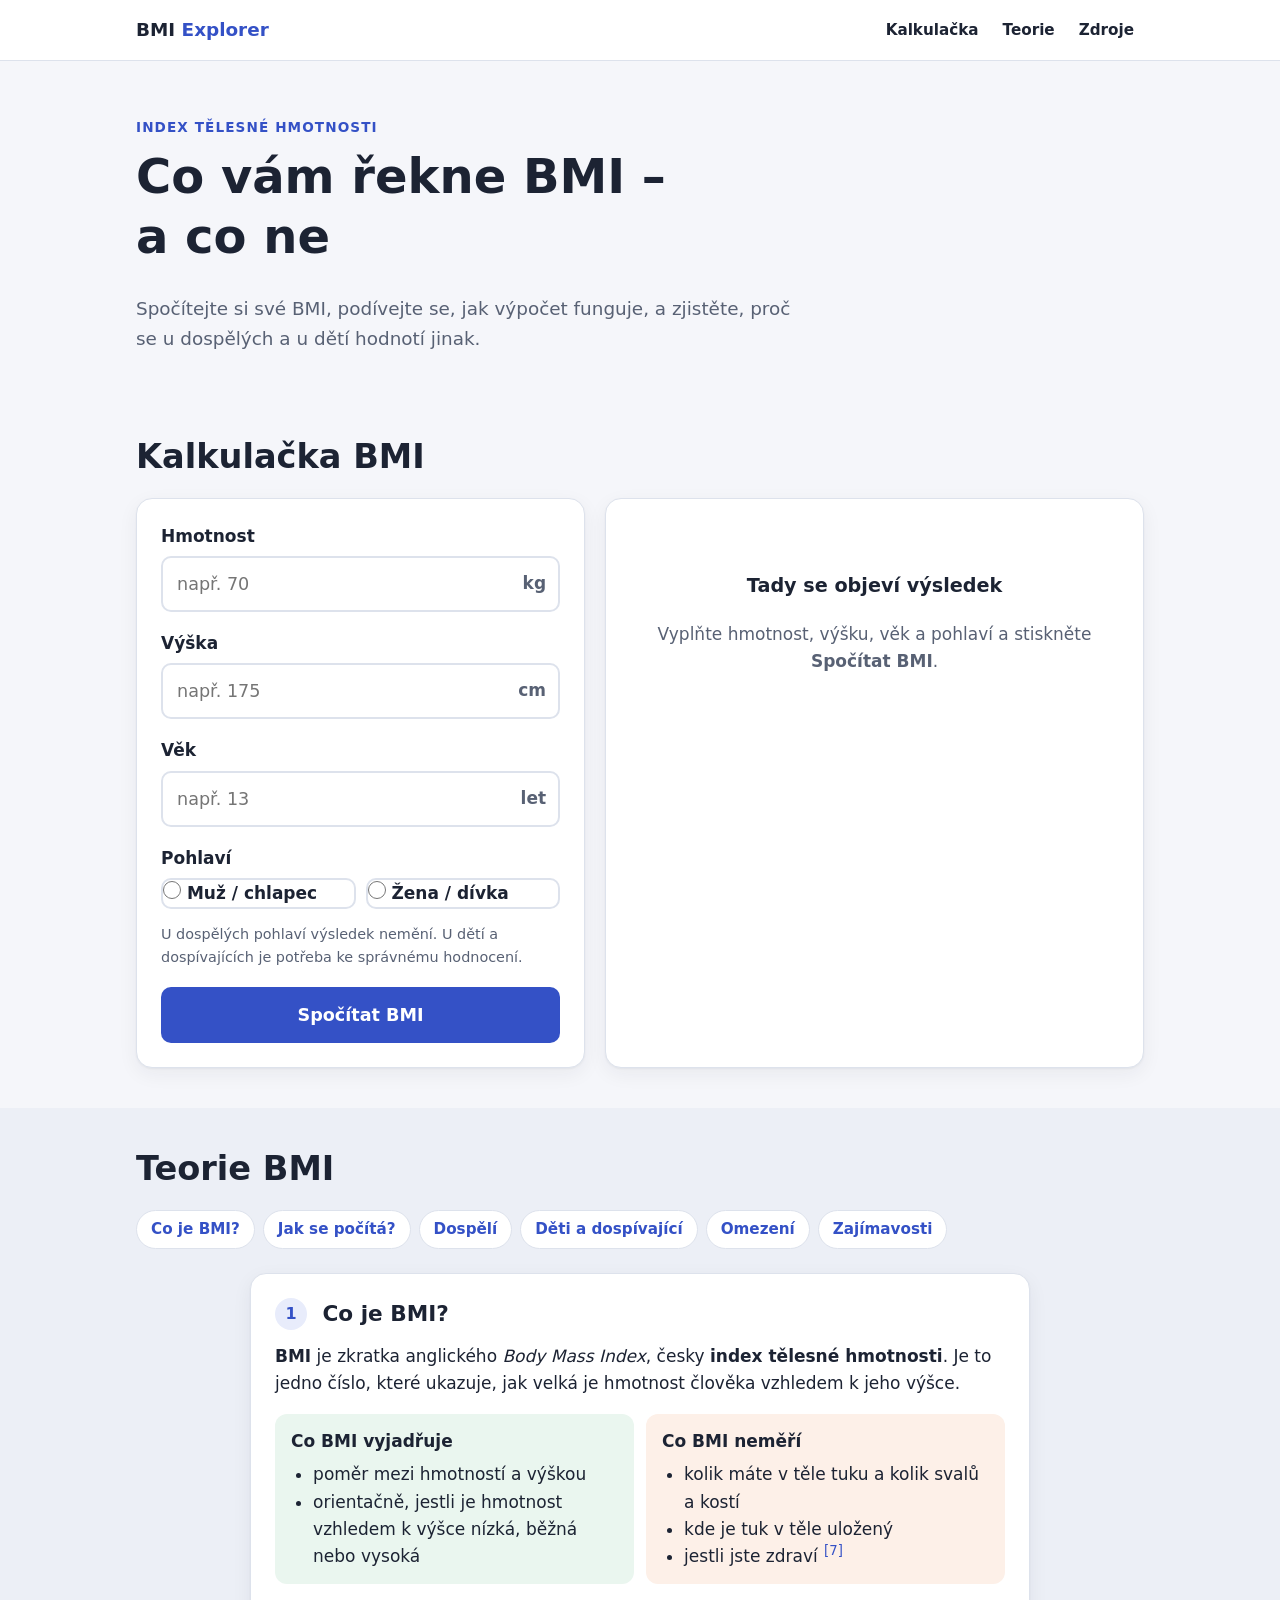
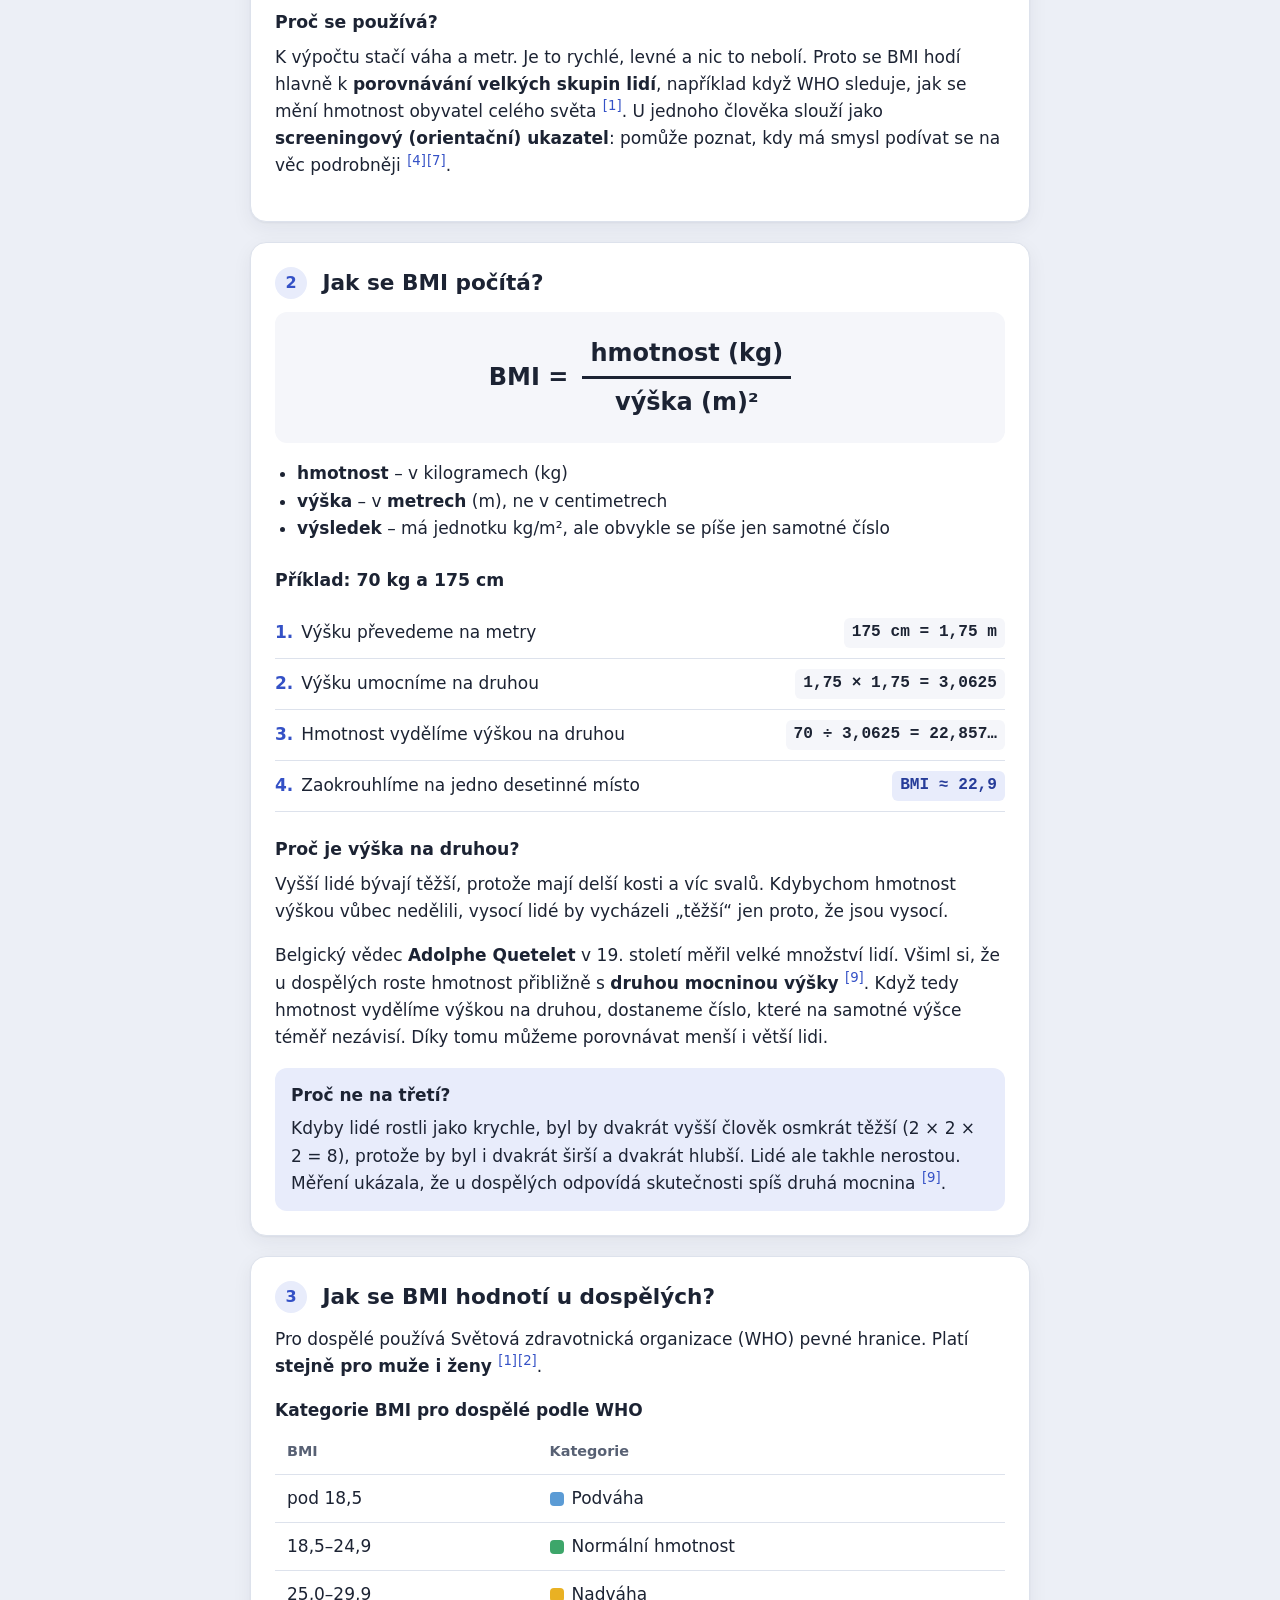
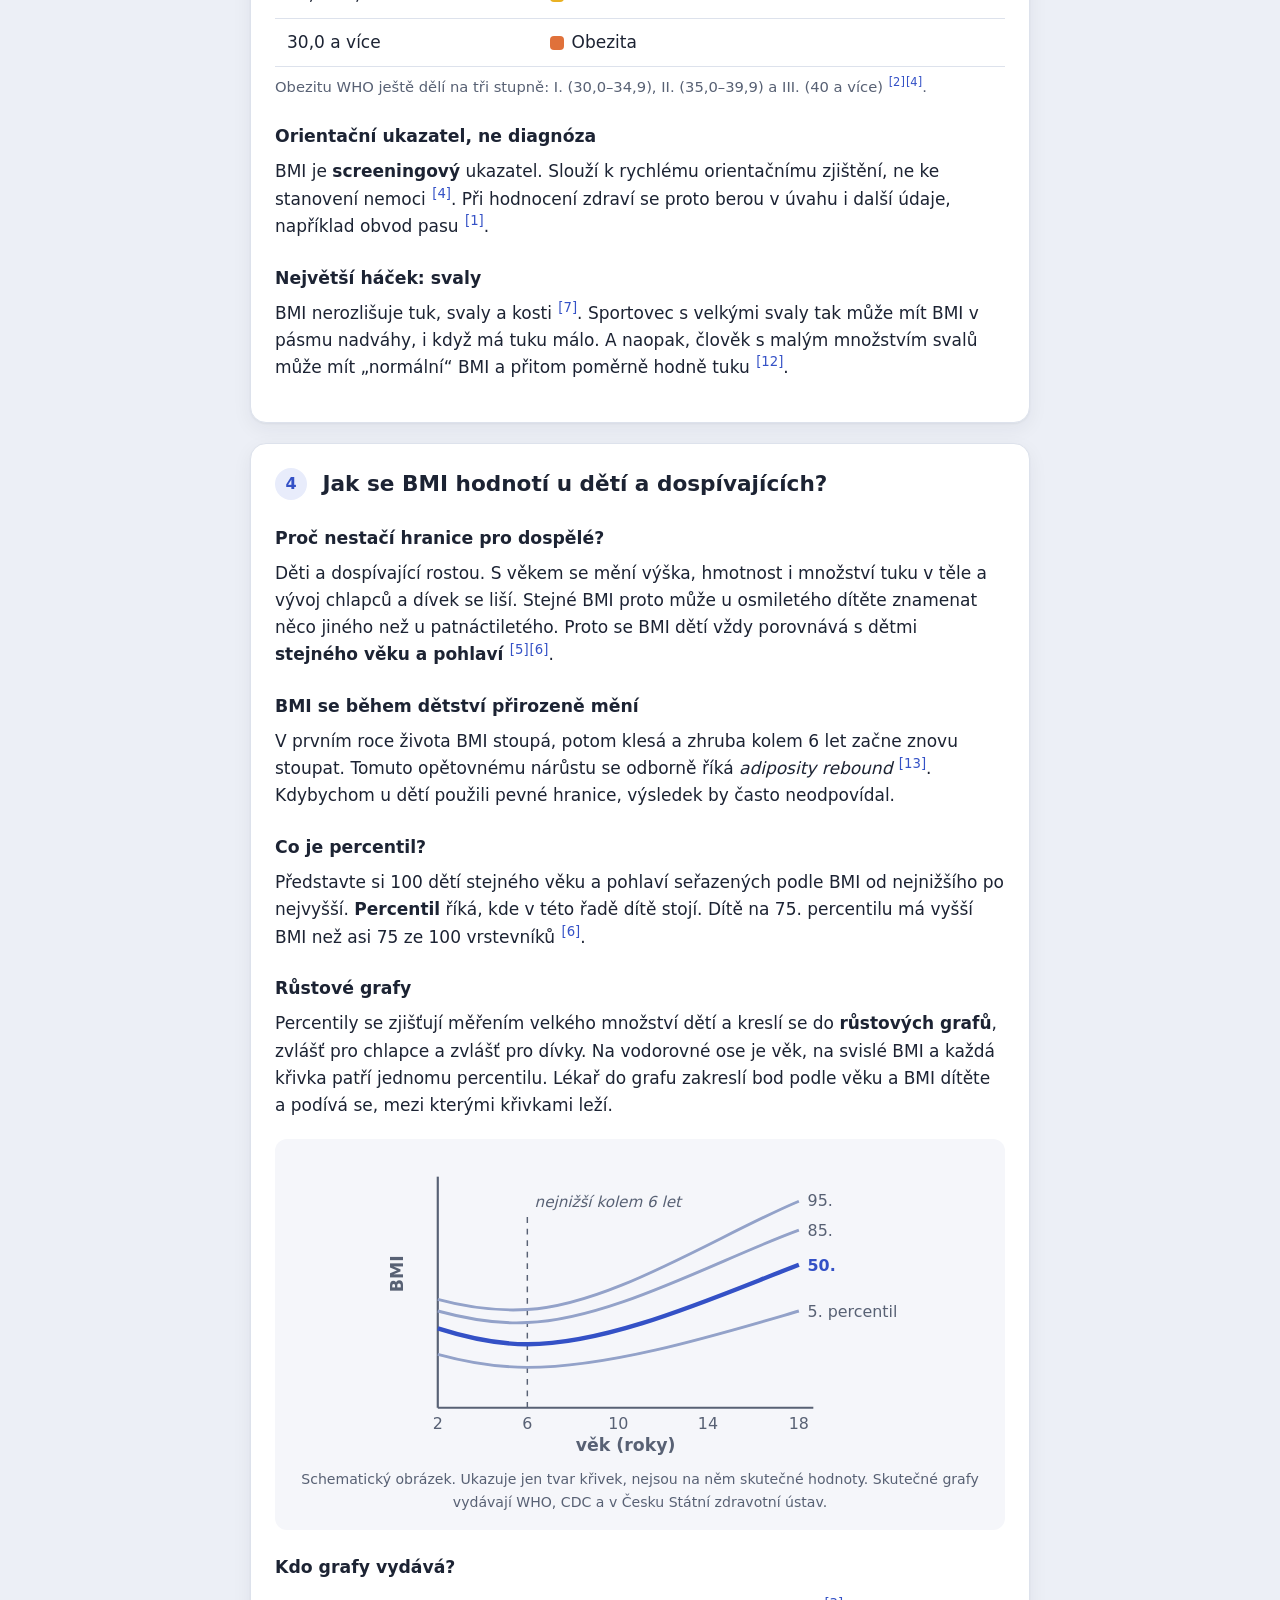
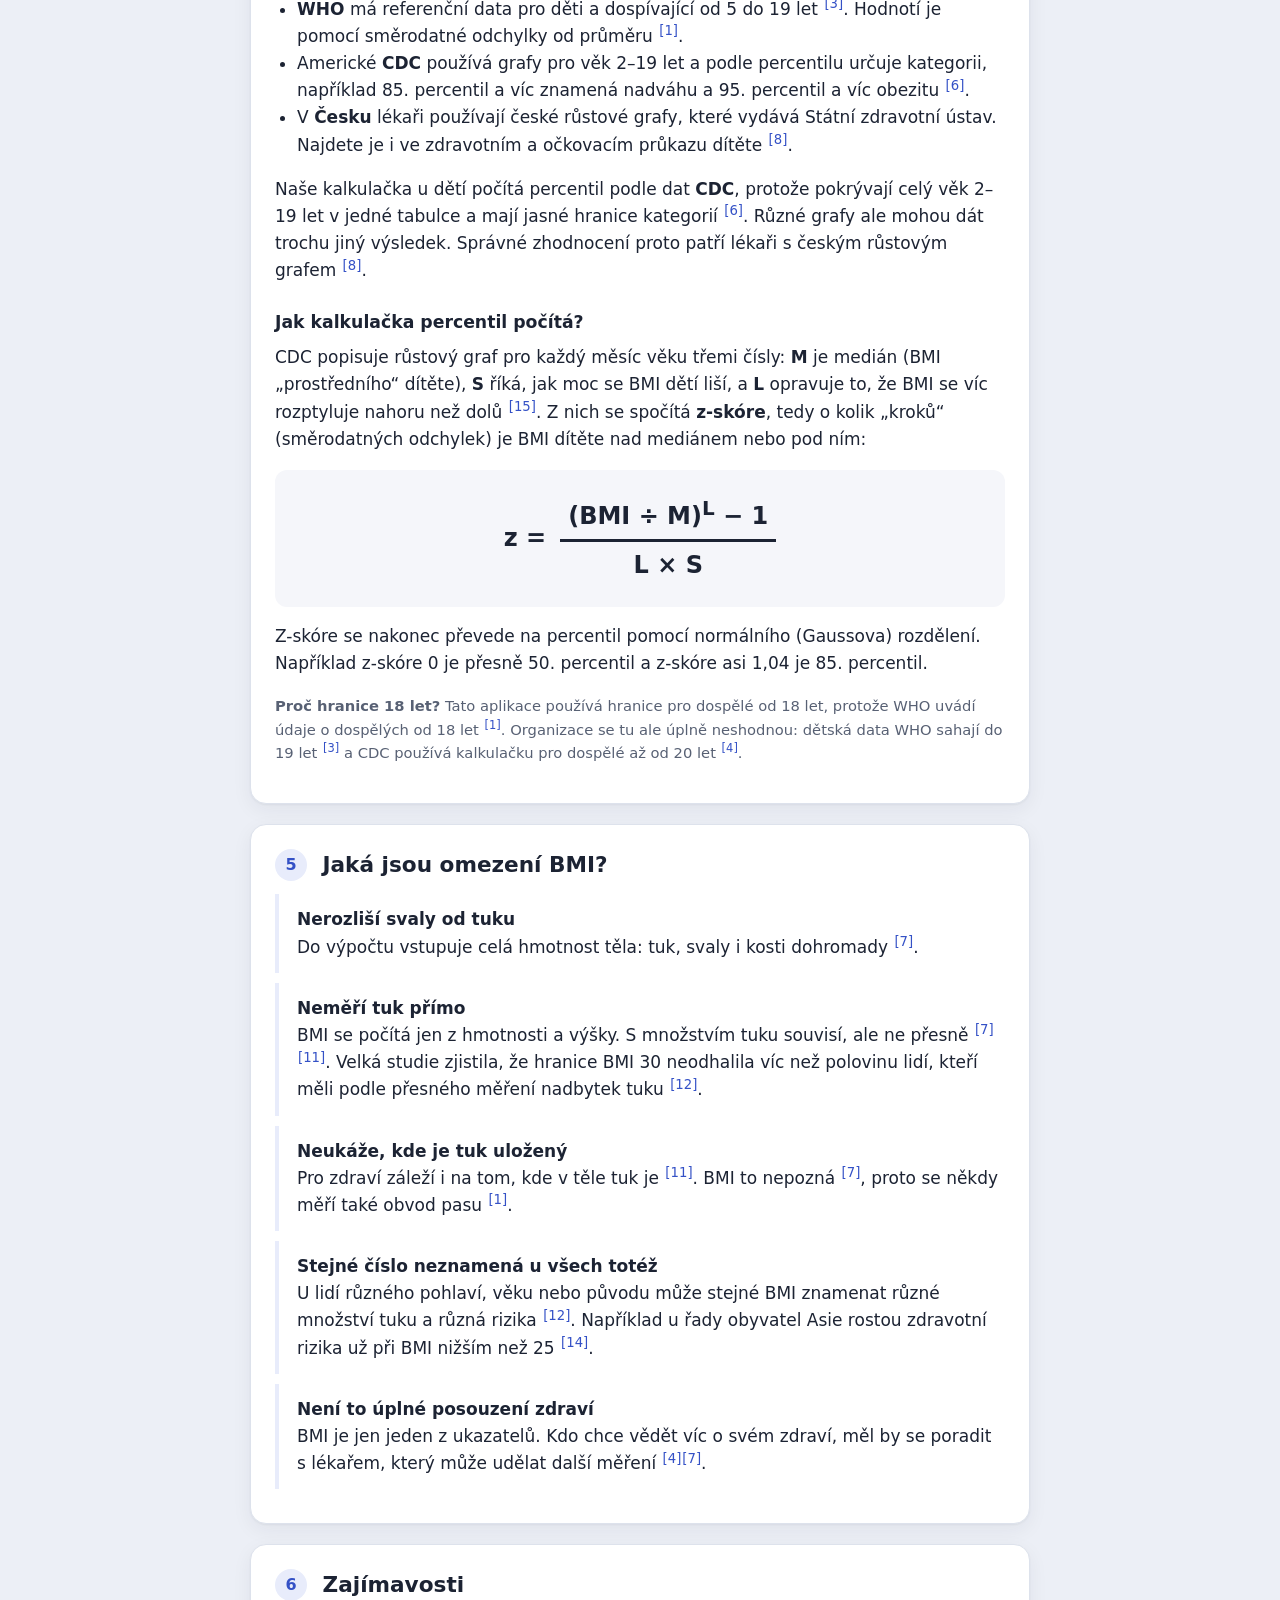
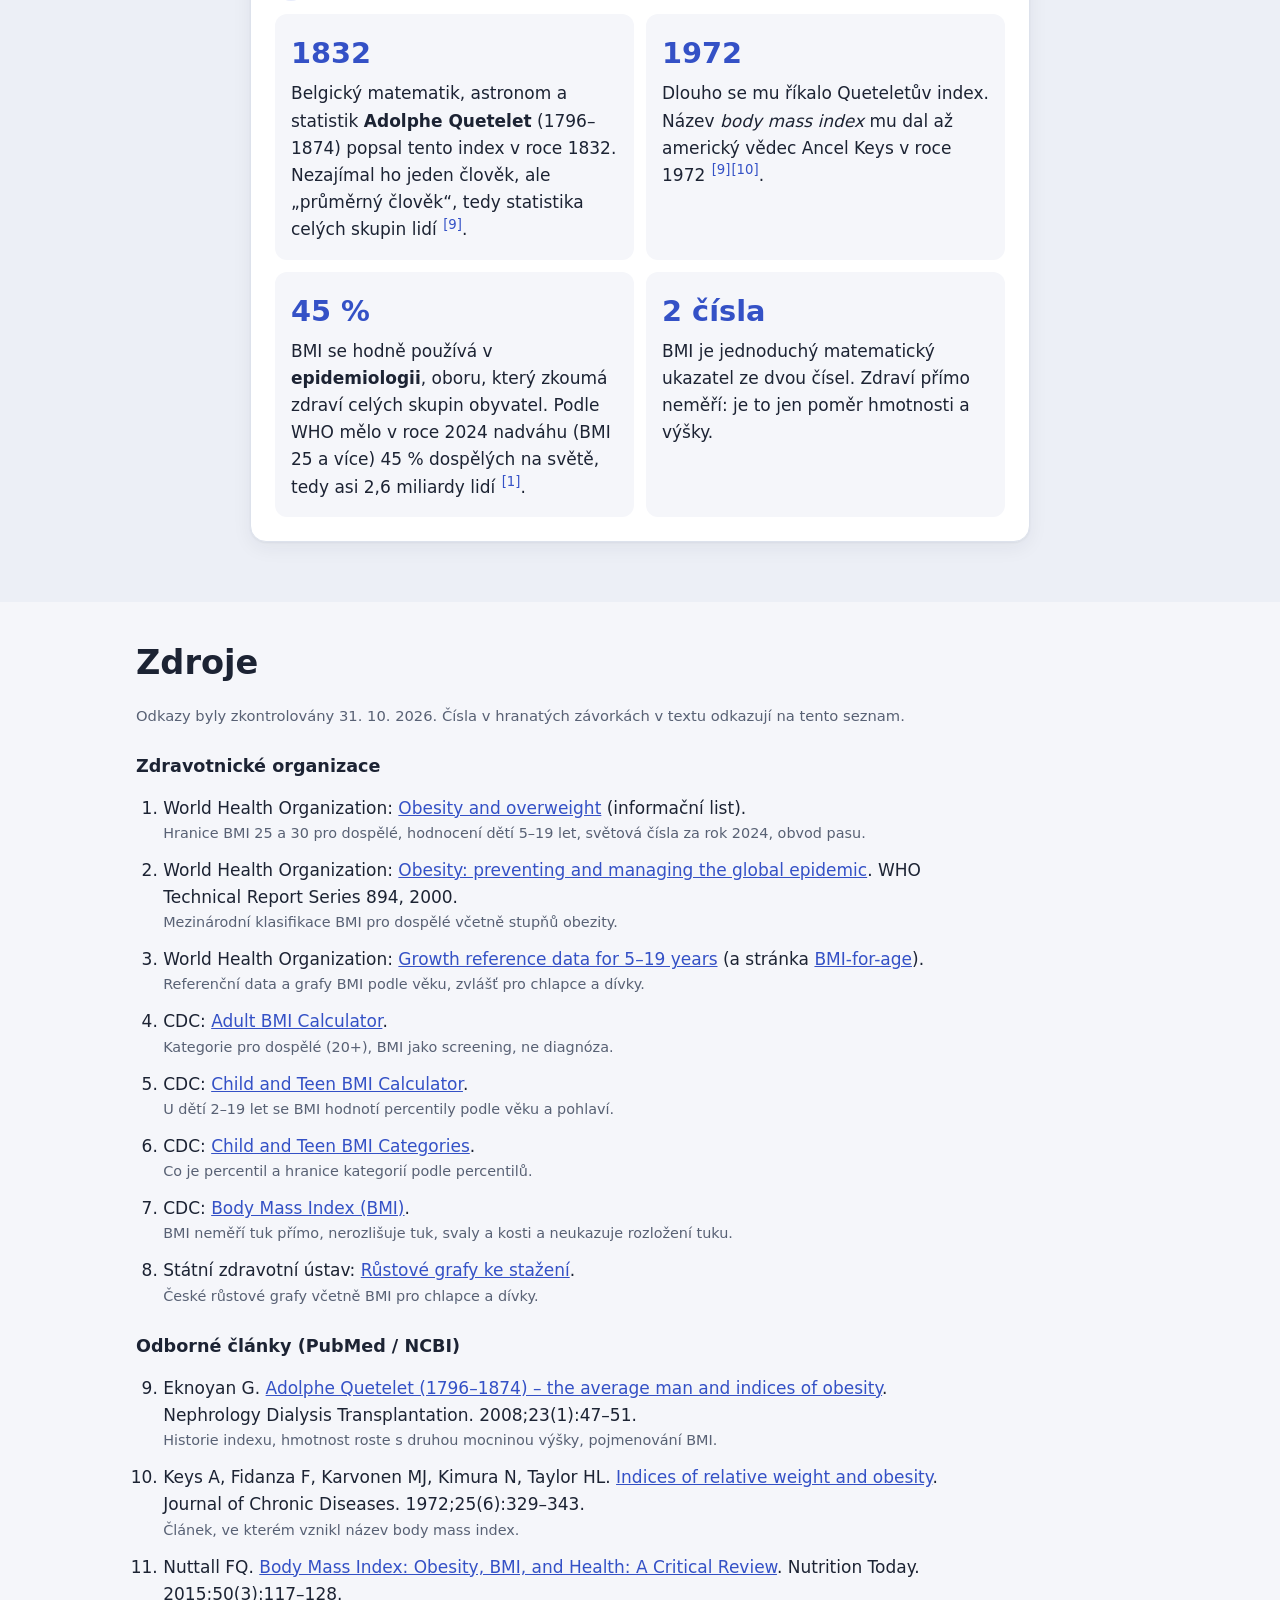
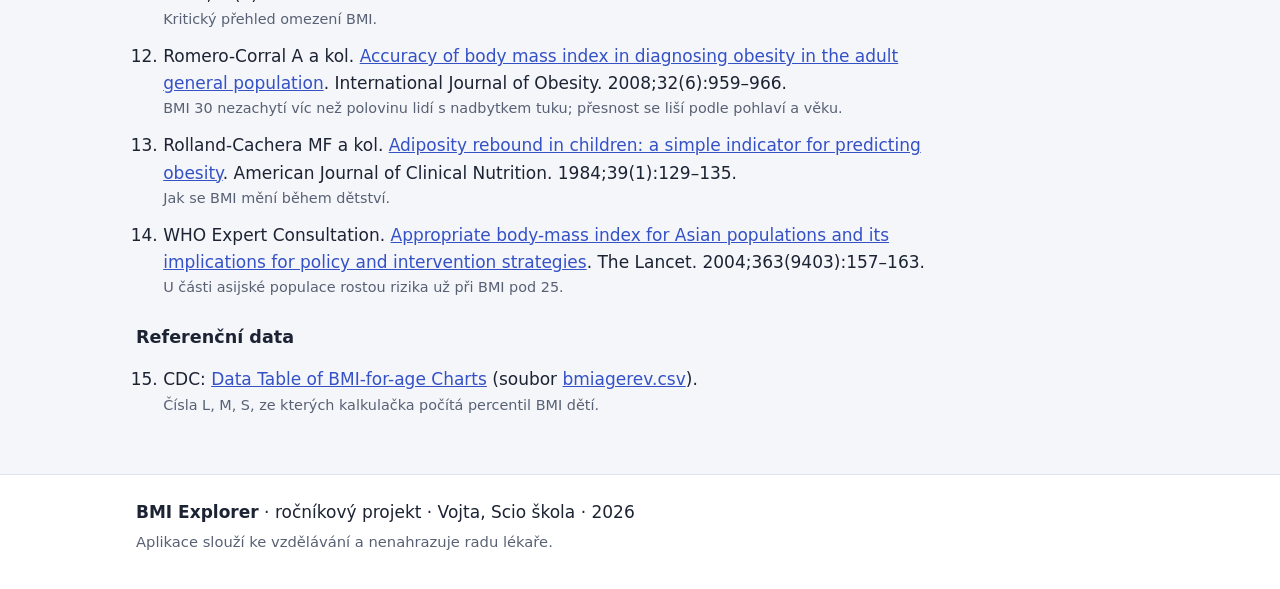
==== commit 73072794: "BMI kalkulačka: percentily a kategorie pro děti (CDC) Dětem a dospívajícím (2–17 let) kalkulačka nov" ====
--- a/index.html
+++ b/index.html
@@ -142,7 +142,7 @@
                   </div>
                 </div>
 
-                <ul class="legend">
+                <ul class="legend" id="adult-legend">
                   <li data-category="underweight"><span class="swatch seg-underweight"></span>Podváha <span class="legend-range">pod 18,5</span></li>
                   <li data-category="normal"><span class="swatch seg-normal"></span>Normální hmotnost <span class="legend-range">18,5–24,9</span></li>
                   <li data-category="overweight"><span class="swatch seg-overweight"></span>Nadváha <span class="legend-range">25,0–29,9</span></li>
@@ -156,23 +156,44 @@
                 </p>
               </div>
 
-              <!-- Výsledek pro DĚTI A DOSPÍVAJÍCÍ (2–17 let) -->
+              <!-- Výsledek pro DĚTI A DOSPÍVAJÍCÍ (2–17 let): percentil a kategorie podle CDC -->
               <div id="child-result" hidden>
-                <p class="child-title">Proč tu nevidíte kategorii?</p>
-                <p>
-                  Pro věk <strong id="child-age"></strong> se hranice pro dospělé
-                  nepoužívají. Číslo <strong id="child-bmi"></strong> je proto jen
-                  matematický výsledek výpočtu. Samo o sobě neříká, jestli je hmotnost v pořádku.
-                </p>
-                <p>
-                  Ke zhodnocení je potřeba porovnat BMI s <strong>růstovým grafem
-                  pro <span id="child-sex"></span></strong> stejného věku, kde se určí tzv.
-                  BMI percentil. To dělá lékař, v Česku podle růstových grafů
-                  Státního zdravotního ústavu.
-                </p>
+                <p class="category">Percentil BMI: <strong id="child-percentile"></strong></p>
+                <p id="child-percentile-text"></p>
+                <p class="category">Kategorie podle CDC: <strong id="child-category-name"></strong></p>
+                <p id="child-category-text"></p>
+
+                <!-- Stupnice percentilů 0–100. Je jen ozdobná (aria-hidden), stejnou informaci nese text. -->
+                <div class="scale" aria-hidden="true">
+                  <div class="scale-bar child-scale">
+                    <span class="scale-segment seg-underweight"></span>
+                    <span class="scale-segment seg-normal"></span>
+                    <span class="scale-segment seg-overweight"></span>
+                    <span class="scale-segment seg-obesity"></span>
+                    <span class="scale-marker" id="child-scale-marker"></span>
+                  </div>
+                  <div class="scale-ticks">
+                    <span class="tick tick-p5">5.</span>
+                    <span class="tick tick-p85">85.</span>
+                    <span class="tick tick-p95">95.</span>
+                  </div>
+                </div>
+
+                <p class="legend-title">BMI pro <span id="child-legend-group"></span>:</p>
+                <ul class="legend" id="child-legend">
+                  <li data-category="child-underweight"><span class="swatch seg-underweight"></span>Podváha <span class="legend-range"></span></li>
+                  <li data-category="child-normal"><span class="swatch seg-normal"></span>Normální hmotnost <span class="legend-range"></span></li>
+                  <li data-category="child-overweight"><span class="swatch seg-overweight"></span>Nadváha <span class="legend-range"></span></li>
+                  <li data-category="child-obesity"><span class="swatch seg-obesity"></span>Obezita <span class="legend-range"></span></li>
+                </ul>
+
                 <p class="note">
-                  Děti rostou a jejich BMI se s věkem přirozeně mění, proto pro ně
-                  pevné hranice neplatí.
+                  Věk zadáváte v celých letech, proto počítáme se středem roku
+                  (<span id="child-age-used"></span>). Používáme americká data CDC.
+                  Čeští lékaři hodnotí podle růstových grafů Státního zdravotního ústavu,
+                  které mají trochu jiná data i hranice, takže výsledek se může mírně lišit.
+                  BMI je orientační ukazatel, ne diagnóza – jestli dítě roste v pořádku,
+                  posoudí nejlépe dětský lékař.
                   <a href="#deti">Jak se BMI hodnotí u dětí</a>
                 </p>
               </div>
@@ -426,9 +447,34 @@
             </li>
           </ul>
           <p>
-            Různé grafy mohou dát trochu jiný výsledek. Proto naše kalkulačka u dětí
-            žádnou kategorii neukazuje. Správné zhodnocení patří lékaři s vhodným
-            růstovým grafem.
+            Naše kalkulačka u dětí počítá percentil podle dat <strong>CDC</strong>,
+            protože pokrývají celý věk 2–19 let v jedné tabulce a mají jasné hranice
+            kategorií <a class="cite" href="#zdroj-6">[6]</a>. Různé grafy ale mohou dát
+            trochu jiný výsledek. Správné zhodnocení proto patří lékaři s českým
+            růstovým grafem <a class="cite" href="#zdroj-8">[8]</a>.
+          </p>
+
+          <h4>Jak kalkulačka percentil počítá?</h4>
+          <p>
+            CDC popisuje růstový graf pro každý měsíc věku třemi čísly:
+            <strong>M</strong> je medián (BMI „prostředního“ dítěte),
+            <strong>S</strong> říká, jak moc se BMI dětí liší, a <strong>L</strong>
+            opravuje to, že BMI se víc rozptyluje nahoru než dolů
+            <a class="cite" href="#zdroj-15">[15]</a>. Z nich se spočítá
+            <strong>z-skóre</strong>, tedy o kolik „kroků“ (směrodatných odchylek)
+            je BMI dítěte nad mediánem nebo pod ním:
+          </p>
+          <div class="formula" role="img" aria-label="z se rovná: BMI děleno M, umocněno na L, minus 1, celé děleno L krát S">
+            <span>z =</span>
+            <span class="fraction">
+              <span class="numerator">(BMI ÷ M)<sup>L</sup> − 1</span>
+              <span class="denominator">L × S</span>
+            </span>
+          </div>
+          <p>
+            Z-skóre se nakonec převede na percentil pomocí normálního (Gaussova)
+            rozdělení. Například z-skóre 0 je přesně 50. percentil a z-skóre
+            asi 1,04 je 85. percentil.
           </p>
           <p class="small">
             <strong>Proč hranice 18 let?</strong> Tato aplikace používá hranice pro
@@ -602,6 +648,15 @@
             <span class="source-note">U části asijské populace rostou rizika už při BMI pod 25.</span>
           </li>
         </ol>
+
+        <h3 class="sources-group">Referenční data</h3>
+        <ol class="sources" start="15">
+          <li id="zdroj-15">
+            CDC: <a href="https://www.cdc.gov/growthcharts/cdc-data-files.htm" target="_blank" rel="noopener">Data Table of BMI-for-age Charts</a>
+            (soubor <a href="https://www.cdc.gov/growthcharts/data/zscore/bmiagerev.csv" target="_blank" rel="noopener">bmiagerev.csv</a>).
+            <span class="source-note">Čísla L, M, S, ze kterých kalkulačka počítá percentil BMI dětí.</span>
+          </li>
+        </ol>
       </div>
     </section>
   </main>
--- a/styles.css
+++ b/styles.css
@@ -445,6 +445,13 @@
 .scale-bar .seg-normal { flex: 6.5; }
 .scale-bar .seg-overweight { flex: 5; }
 .scale-bar .seg-obesity { flex: 5; }
+
+/* Stupnice percentilů pro děti 0–100: podváha 0–5, normální 5–85,
+   nadváha 85–95, obezita 95–100 */
+.scale-bar.child-scale .seg-underweight { flex: 5; }
+.scale-bar.child-scale .seg-normal { flex: 80; }
+.scale-bar.child-scale .seg-overweight { flex: 10; }
+.scale-bar.child-scale .seg-obesity { flex: 5; }
 
 .seg-underweight { background: var(--c-underweight); }
 .seg-normal { background: var(--c-normal); }
@@ -480,6 +487,16 @@
 .tick-18 { left: 17.5%; } /* (18,5 − 15) / 20 */
 .tick-25 { left: 50%; }   /* (25 − 15) / 20 */
 .tick-30 { left: 75%; }   /* (30 − 15) / 20 */
+
+.tick-p5 { left: 5%; }
+.tick-p85 { left: 85%; }
+.tick-p95 { left: 95%; }
+
+.legend-title {
+  margin: 16px 0 0;
+  font-size: 0.93rem;
+  color: var(--muted);
+}
 
 .legend {
   list-style: none;
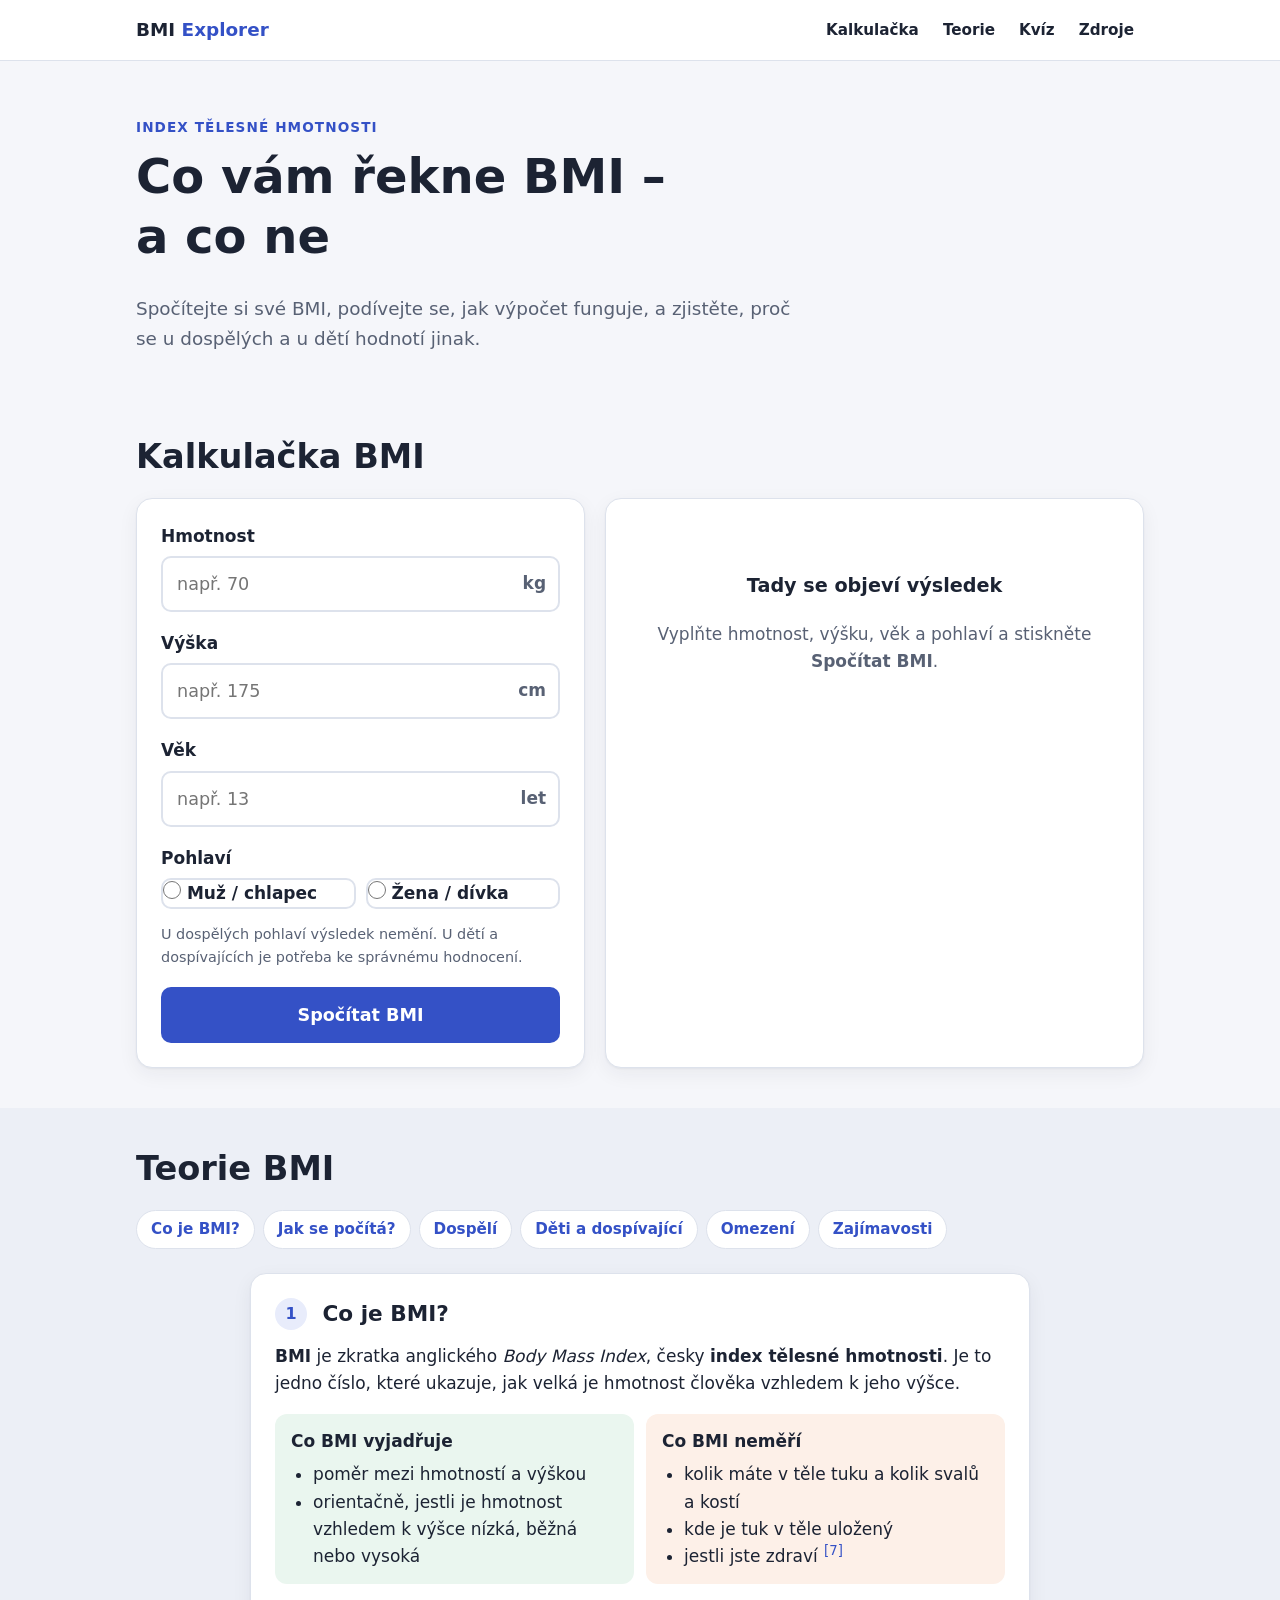
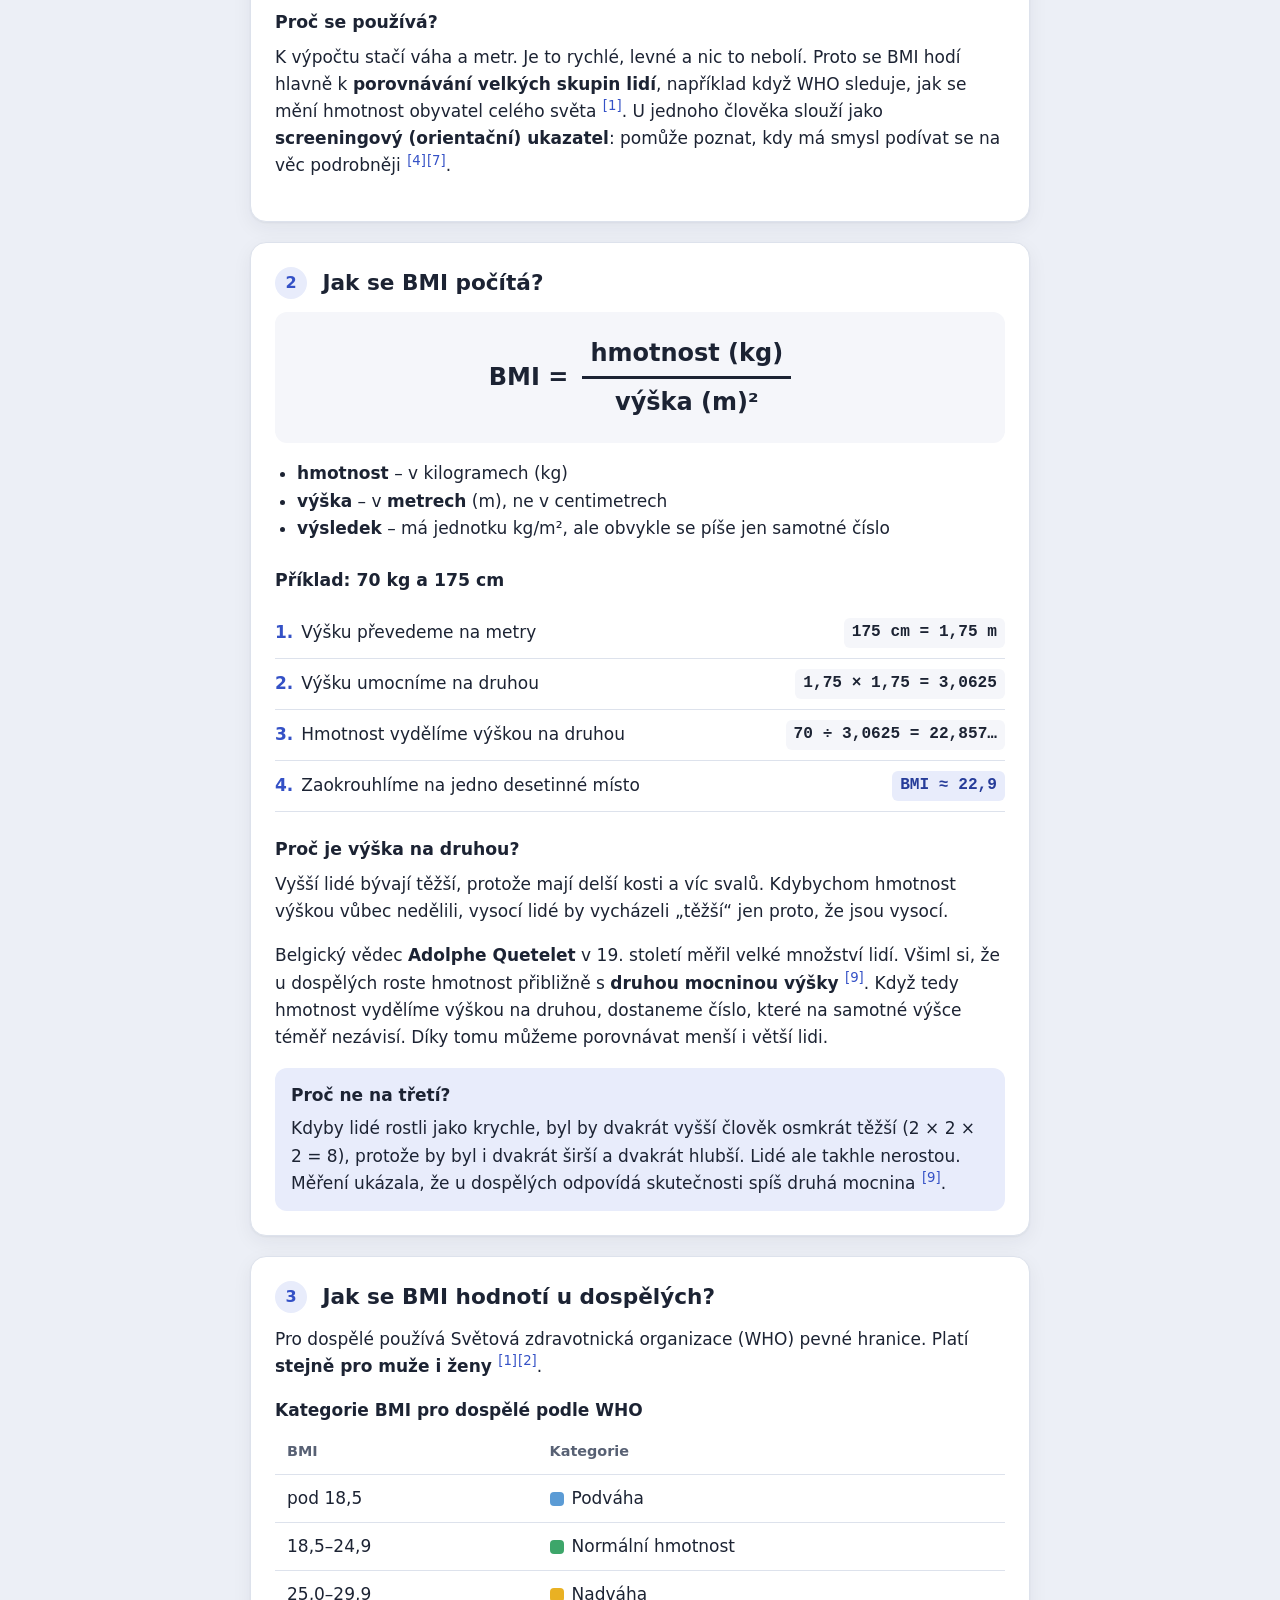
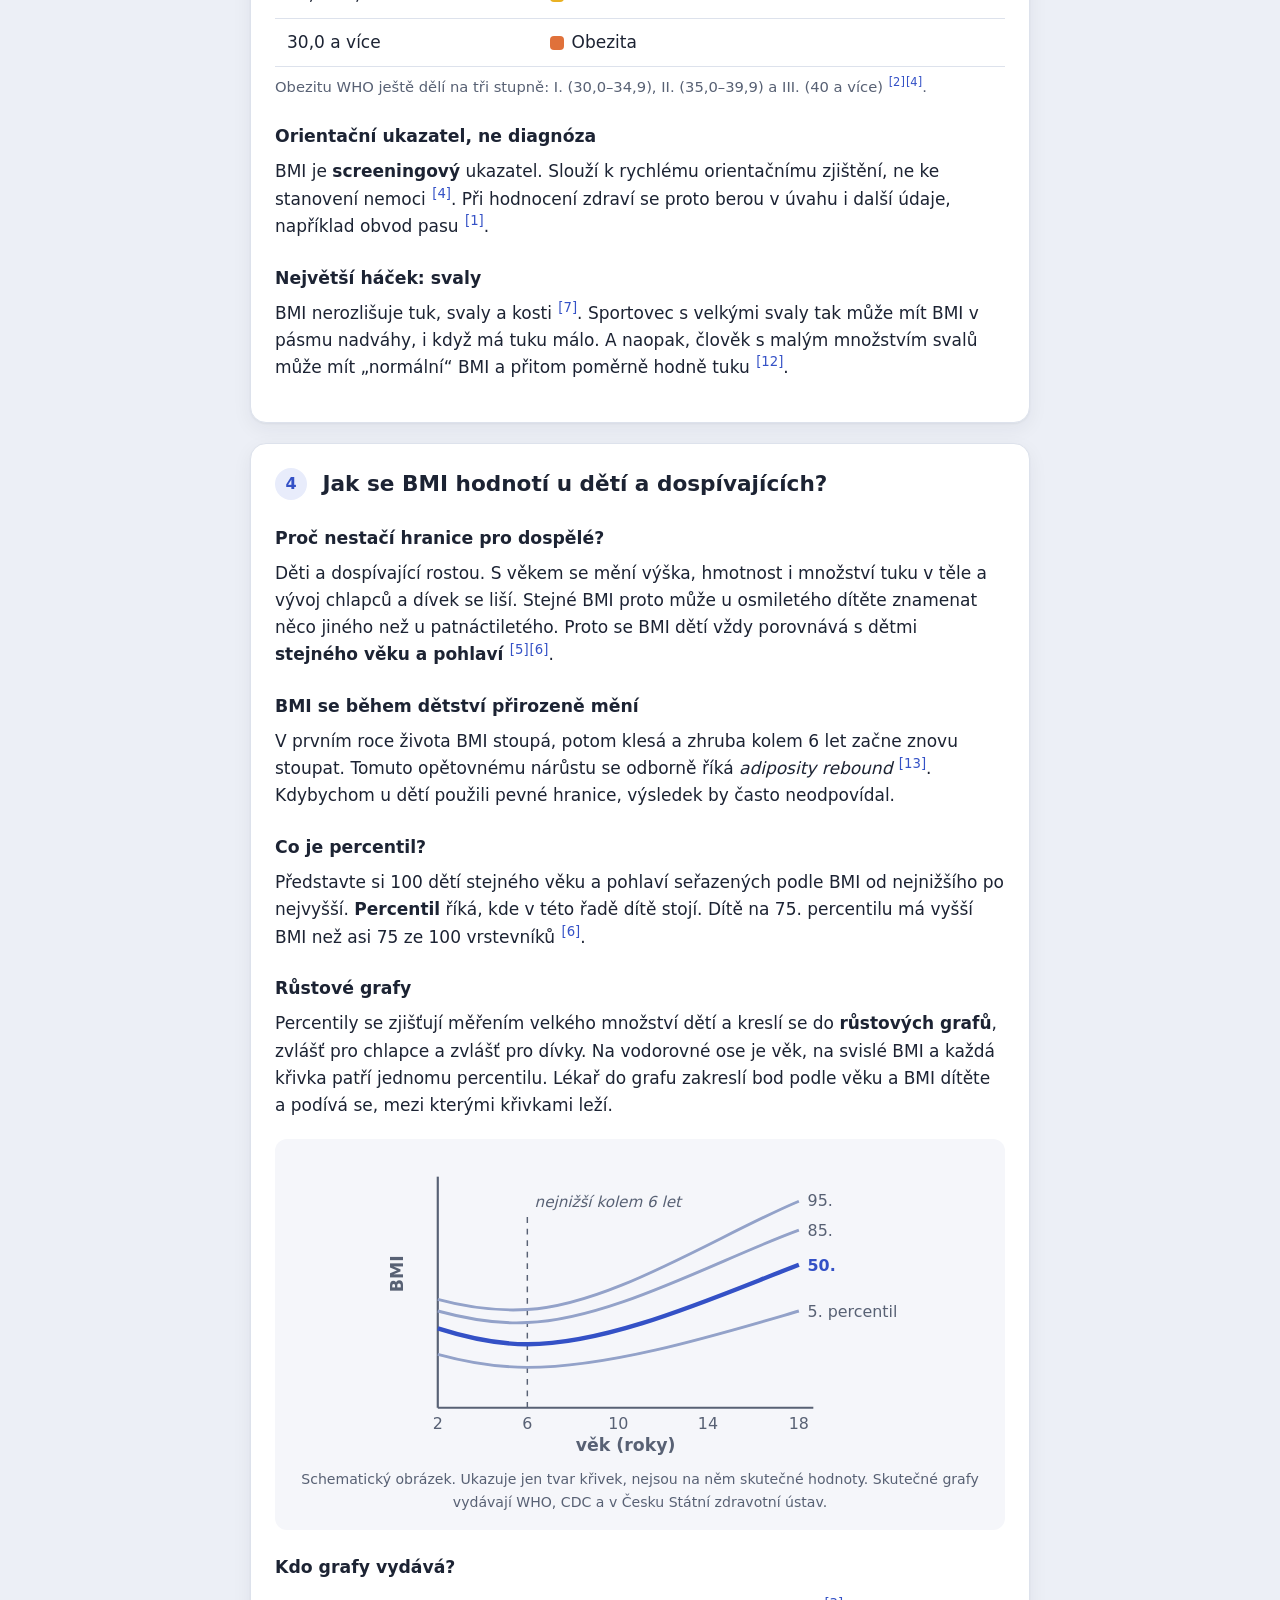
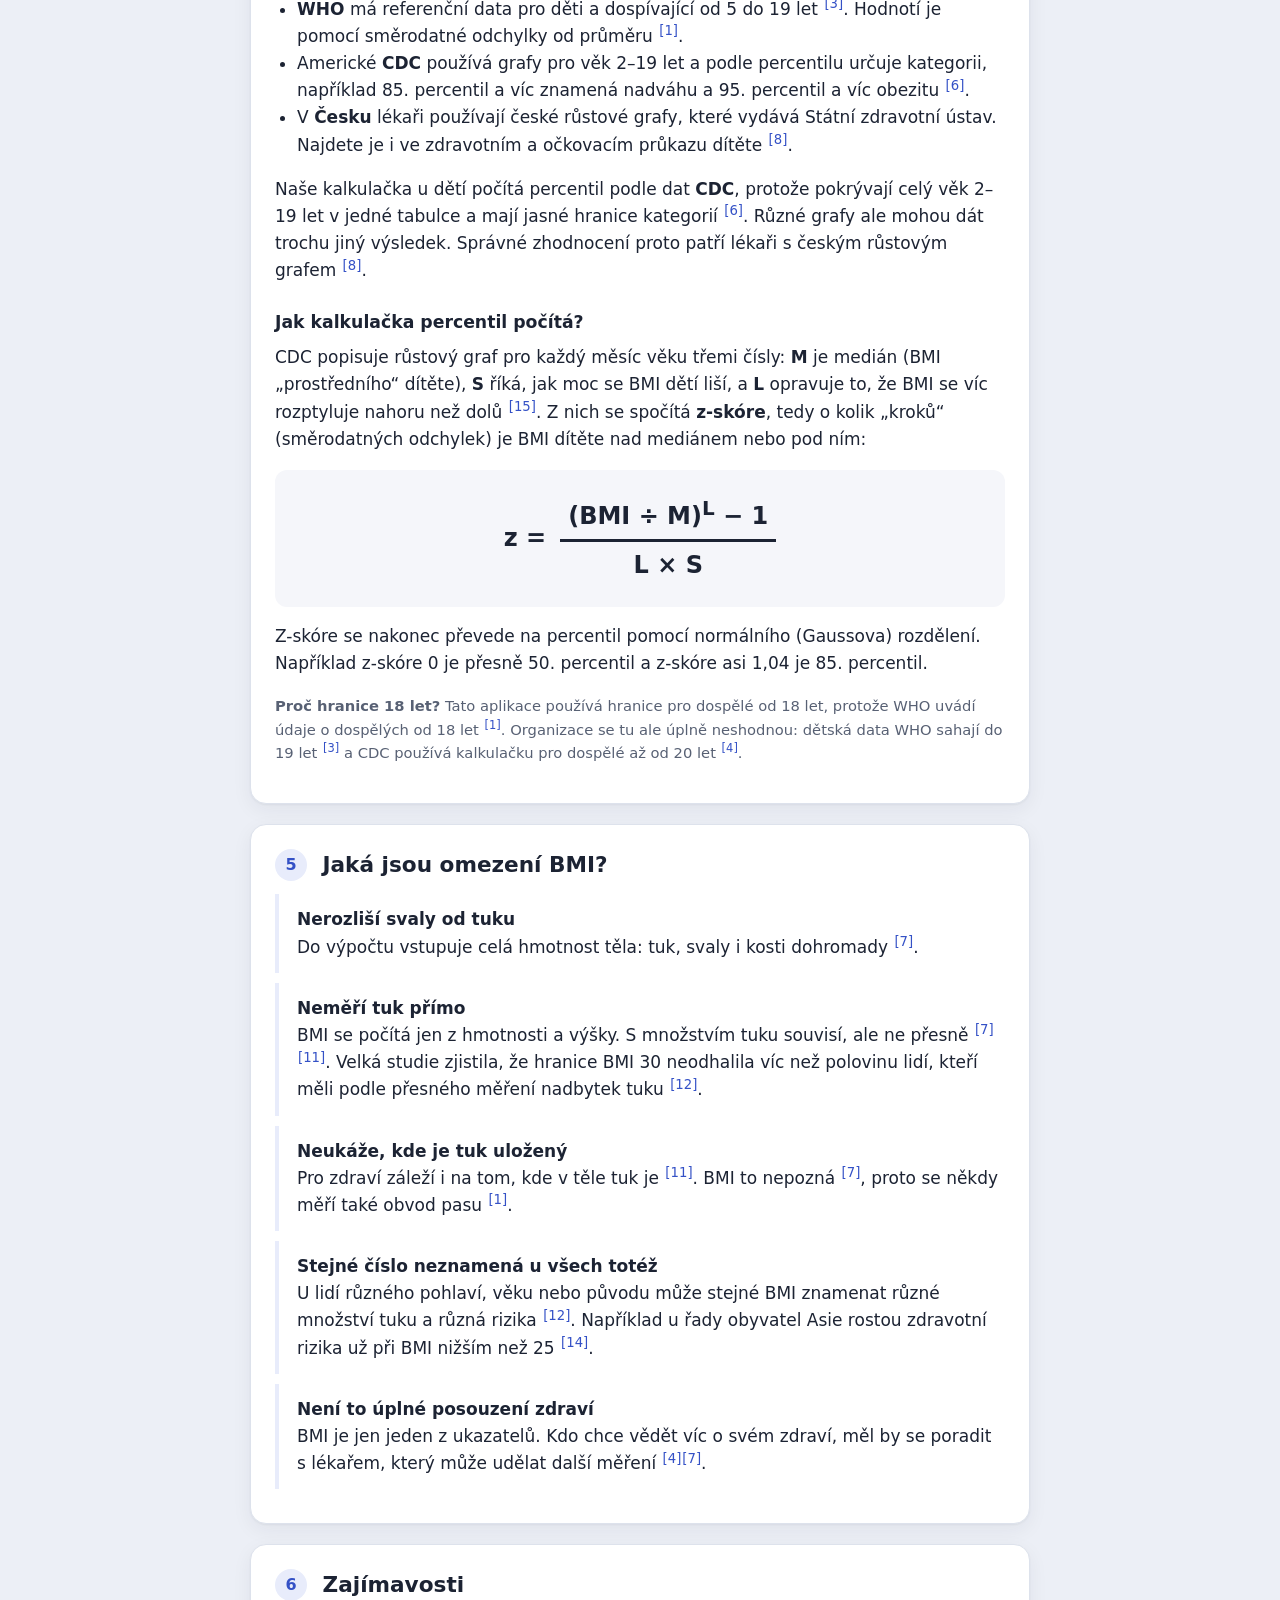
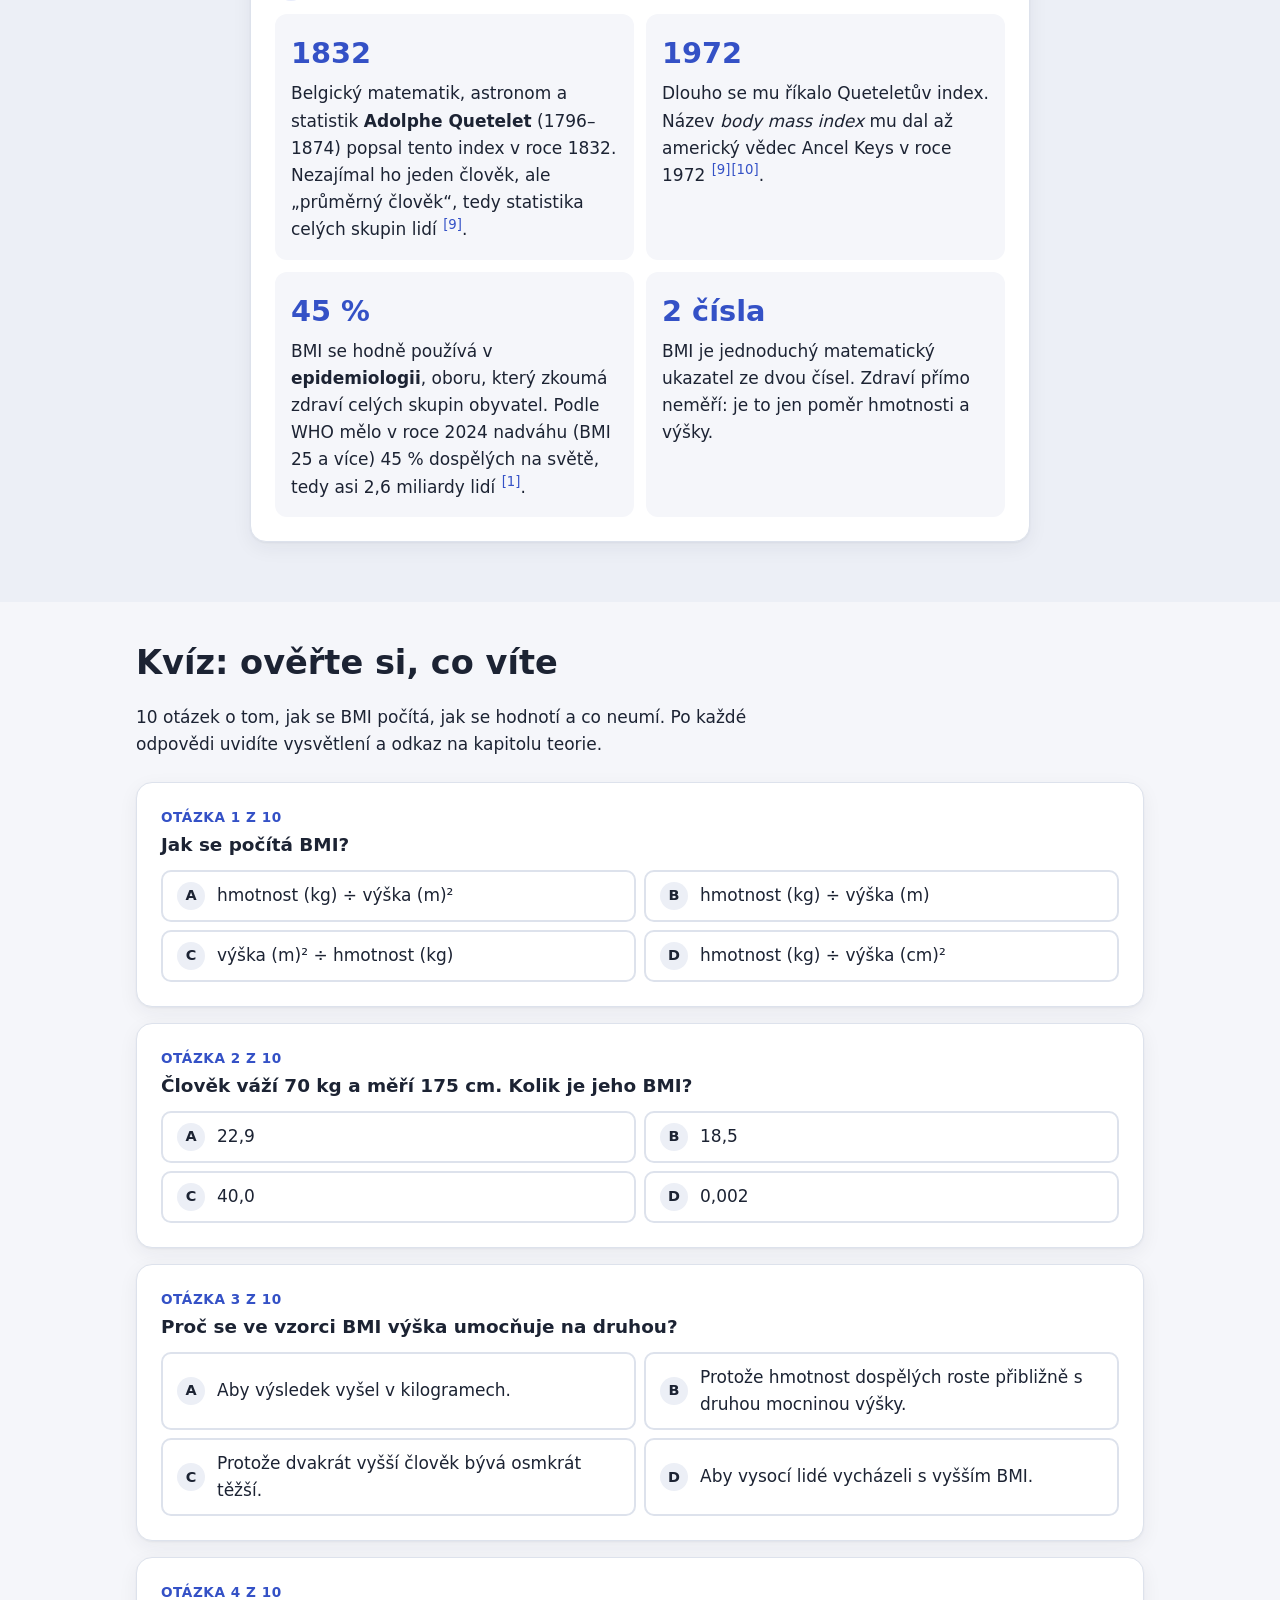
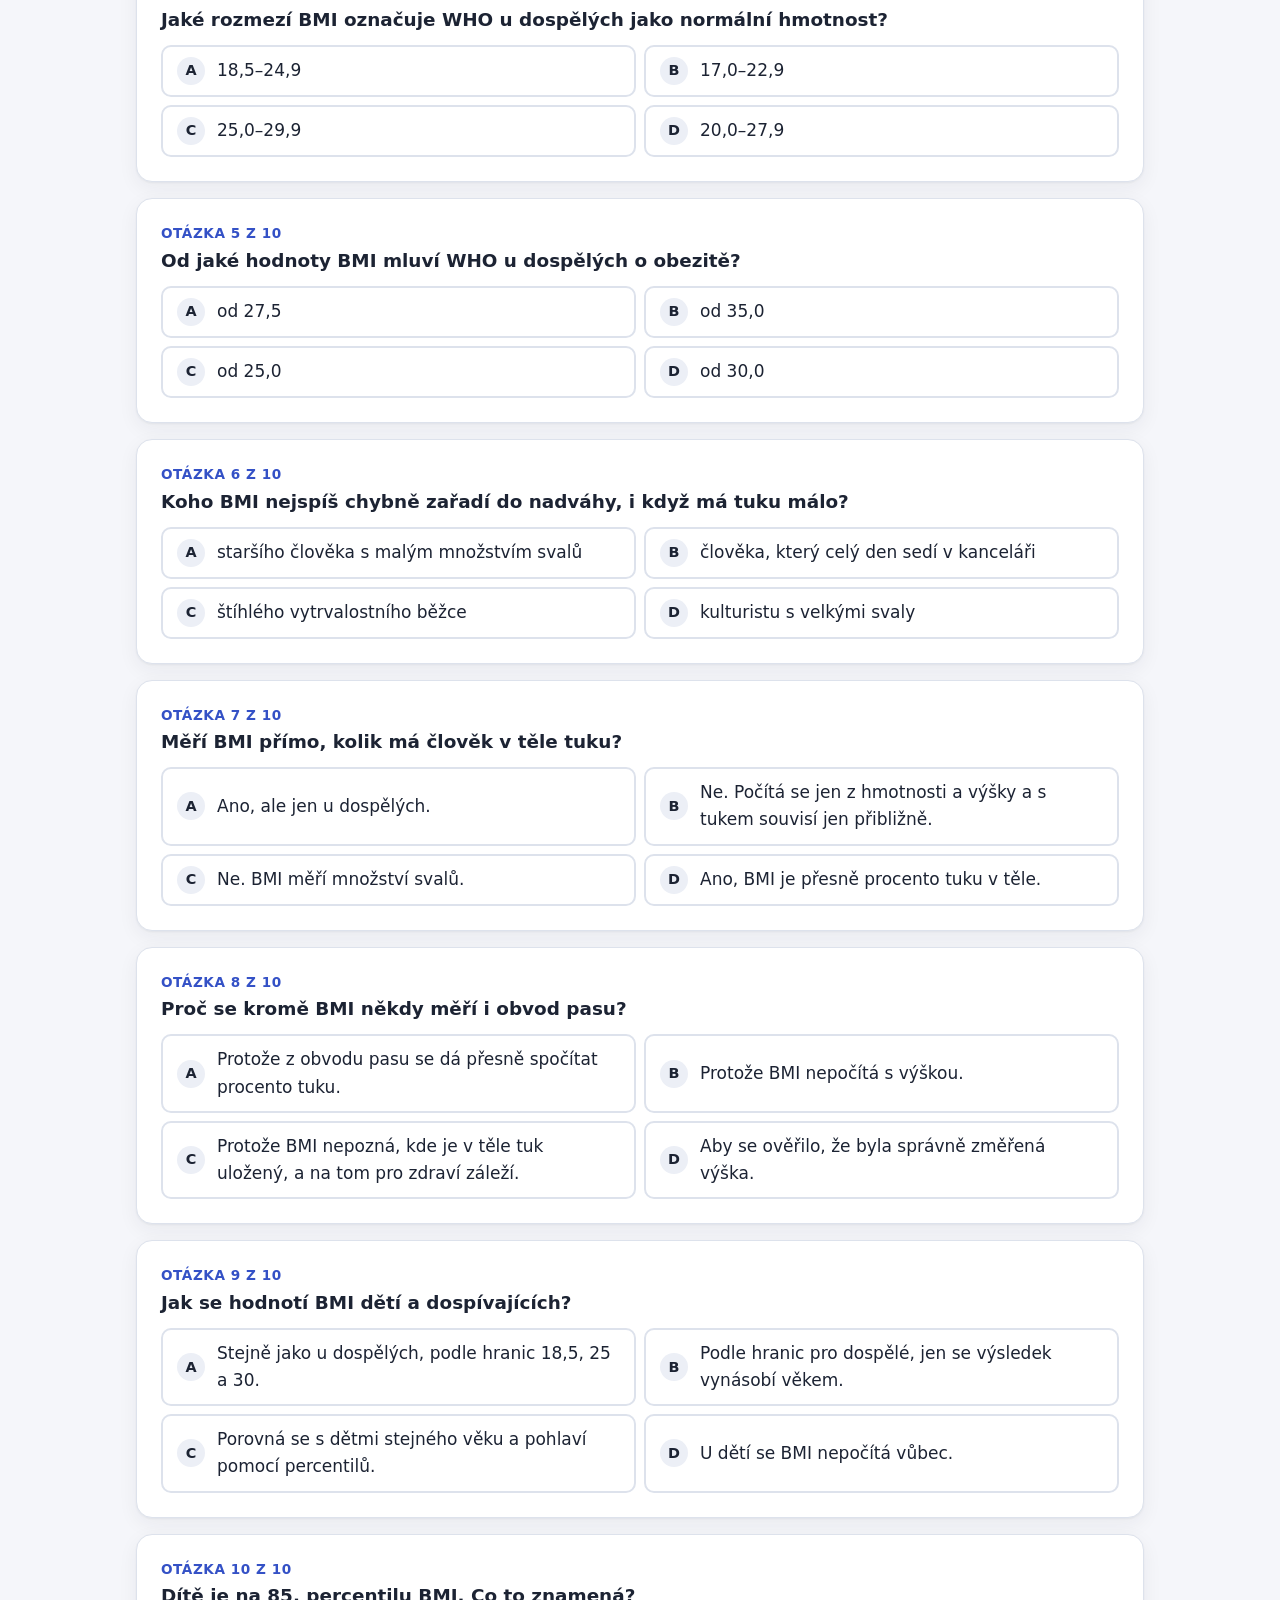
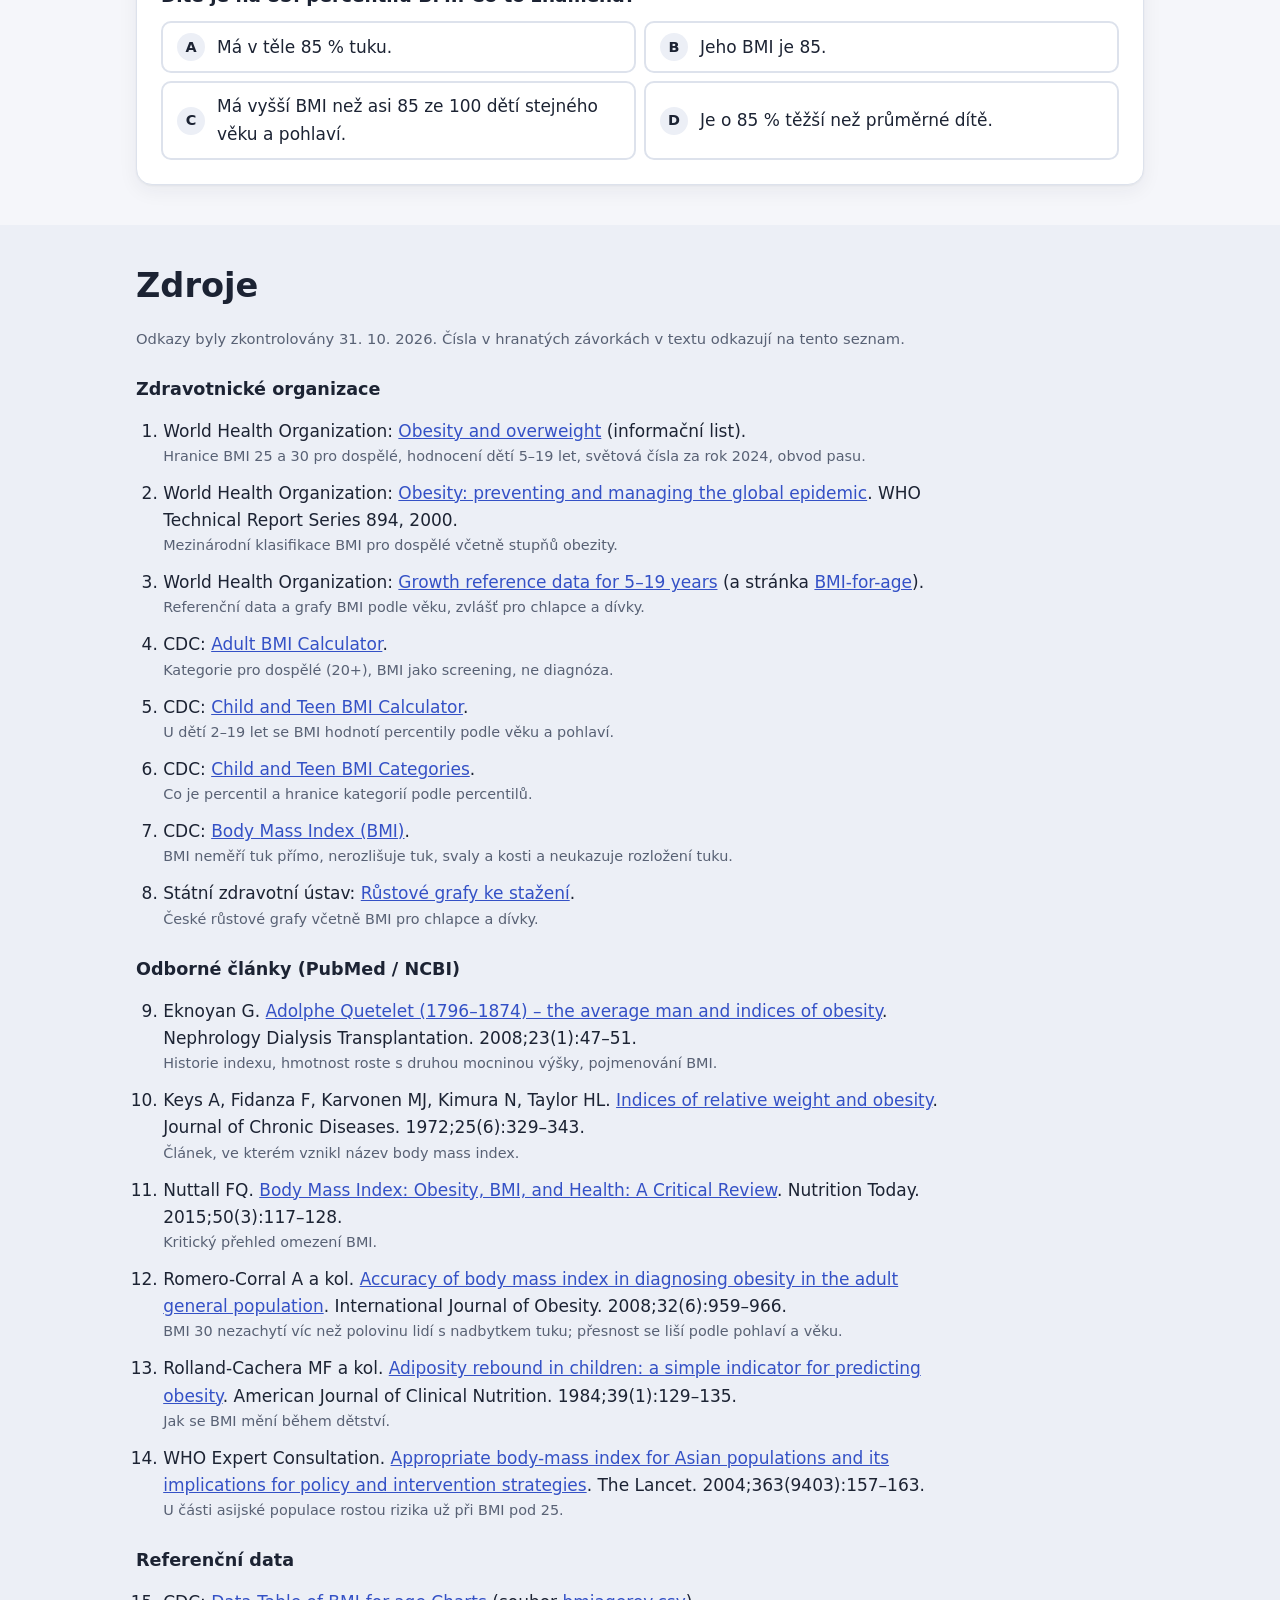
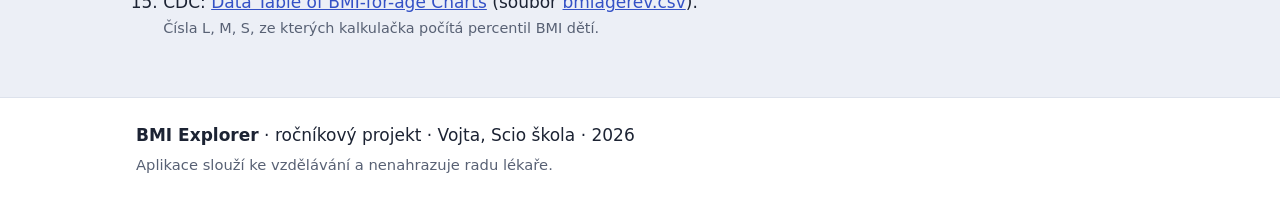
==== commit 7cb0e5c0: "Kvíz: ověření znalostí o BMI (Knowledge Check) Nová sekce Kvíz s 10 otázkami: vzorec, výpočet (70 kg" ====
--- a/index.html
+++ b/index.html
@@ -17,6 +17,7 @@
         <ul class="main-nav">
           <li><a href="#kalkulacka">Kalkulačka</a></li>
           <li><a href="#teorie">Teorie</a></li>
+          <li><a href="#kviz">Kvíz</a></li>
           <li><a href="#zdroje">Zdroje</a></li>
         </ul>
       </nav>
@@ -572,8 +573,32 @@
       </div>
     </section>
 
+    <!-- ============ SEKCE C: KVÍZ ============ -->
+    <section id="kviz" class="section" aria-labelledby="quiz-title">
+      <div class="container">
+        <h2 id="quiz-title">Kvíz: ověřte si, co víte</h2>
+        <p class="quiz-intro">
+          10 otázek o tom, jak se BMI počítá, jak se hodnotí a co neumí.
+          Po každé odpovědi uvidíte vysvětlení a odkaz na kapitolu teorie.
+        </p>
+
+        <!-- Otázky sem doplní quiz-page.js -->
+        <ol id="quiz-list" class="quiz-list"></ol>
+
+        <div id="quiz-result" class="card quiz-result" hidden>
+          <h3 id="quiz-result-title" tabindex="-1">Výsledek: <span id="quiz-score"></span></h3>
+          <p id="quiz-score-text"></p>
+          <button type="button" id="quiz-restart" class="button quiz-restart">Zkusit znovu</button>
+        </div>
+
+        <noscript>
+          <p class="card">Kvíz potřebuje zapnutý JavaScript.</p>
+        </noscript>
+      </div>
+    </section>
+
     <!-- ============ ZDROJE ============ -->
-    <section id="zdroje" class="section" aria-labelledby="sources-title">
+    <section id="zdroje" class="section section-alt" aria-labelledby="sources-title">
       <div class="container">
         <h2 id="sources-title">Zdroje</h2>
         <p class="small">Odkazy byly zkontrolovány 31. 10. 2026. Čísla v hranatých závorkách v textu odkazují na tento seznam.</p>
@@ -671,5 +696,7 @@
   <!-- Nejdřív výpočty, potom práce se stránkou -->
   <script src="bmi.js"></script>
   <script src="script.js"></script>
+  <script src="quiz.js"></script>
+  <script src="quiz-page.js"></script>
 </body>
 </html>
--- a/styles.css
+++ b/styles.css
@@ -18,6 +18,9 @@
   --accent-dark: #263c99;
   --accent-soft: #e8ecfb;
   --error: #b42318;
+  --correct: #1f7a45;
+  --correct-soft: #eaf6ef;
+  --wrong-soft: #fdecea;
 
   /* barvy kategorií BMI */
   --c-underweight: #5b9bd5;
@@ -900,6 +903,143 @@
   margin: 0 0 4px;
 }
 
+/* ---------- Kvíz ---------- */
+
+.quiz-intro {
+  max-width: 680px;
+}
+
+.quiz-list {
+  list-style: none;
+  margin: 24px 0 0;
+  padding: 0;
+  display: grid;
+  gap: 16px;
+}
+
+.quiz-number {
+  margin: 0 0 4px;
+  font-size: 0.85rem;
+  font-weight: 700;
+  text-transform: uppercase;
+  letter-spacing: 0.04em;
+  color: var(--accent);
+}
+
+.quiz-text {
+  font-size: 1.15rem;
+  margin-bottom: 14px;
+}
+
+.quiz-options {
+  display: grid;
+  gap: 8px;
+}
+
+@media (min-width: 640px) {
+  .quiz-options {
+    grid-template-columns: 1fr 1fr;
+  }
+}
+
+.quiz-option {
+  display: flex;
+  align-items: center;
+  gap: 12px;
+  width: 100%;
+  font: inherit;
+  text-align: left;
+  color: var(--text);
+  background: var(--surface);
+  border: 2px solid var(--border);
+  border-radius: 10px;
+  padding: 10px 14px;
+  cursor: pointer;
+}
+
+.quiz-option:hover:not(:disabled) {
+  border-color: var(--accent);
+  background: var(--accent-soft);
+}
+
+.quiz-option:disabled {
+  cursor: default;
+  color: var(--muted);
+}
+
+.quiz-letter {
+  flex: none;
+  display: grid;
+  place-items: center;
+  width: 28px;
+  height: 28px;
+  border-radius: 50%;
+  background: var(--bg-alt);
+  font-weight: 700;
+  font-size: 0.9rem;
+}
+
+.quiz-option.is-correct {
+  border-color: var(--correct);
+  background: var(--correct-soft);
+  color: var(--text);
+}
+
+.quiz-option.is-wrong {
+  border-color: var(--error);
+  background: var(--wrong-soft);
+  color: var(--text);
+}
+
+.quiz-option.is-correct .quiz-letter {
+  background: var(--correct);
+  color: #fff;
+}
+
+.quiz-option.is-wrong .quiz-letter {
+  background: var(--error);
+  color: #fff;
+}
+
+.quiz-feedback {
+  margin-top: 14px;
+  padding: 12px 16px;
+  border-radius: 12px;
+  border-left: 4px solid var(--correct);
+  background: var(--correct-soft);
+}
+
+.quiz-feedback.is-wrong {
+  border-left-color: var(--error);
+  background: var(--wrong-soft);
+}
+
+.quiz-feedback p {
+  margin: 0 0 6px;
+}
+
+.quiz-feedback p:last-child {
+  margin-bottom: 0;
+}
+
+.quiz-verdict {
+  font-weight: 700;
+}
+
+.quiz-result {
+  margin-top: 16px;
+  text-align: center;
+}
+
+.quiz-result h3 {
+  font-size: 1.5rem;
+}
+
+.quiz-restart {
+  width: auto;
+  margin-top: 4px;
+}
+
 /* ---------- Úzké obrazovky (mobil) ---------- */
 
 @media (max-width: 480px) {
@@ -911,8 +1051,12 @@
     font-size: 1rem;
   }
 
+  .main-nav {
+    gap: 0;
+  }
+
   .main-nav a {
-    padding: 8px 6px;
+    padding: 8px 5px;
     font-size: 0.88rem;
   }
 
@@ -920,3 +1064,13 @@
     font-size: 3rem;
   }
 }
+
+/* Velmi úzké telefony: navigace se zalomí pod logo, aby nepřetékala. */
+@media (max-width: 359px) {
+  .header-inner {
+    flex-wrap: wrap;
+    justify-content: center;
+    gap: 0;
+    padding-top: 6px;
+  }
+}
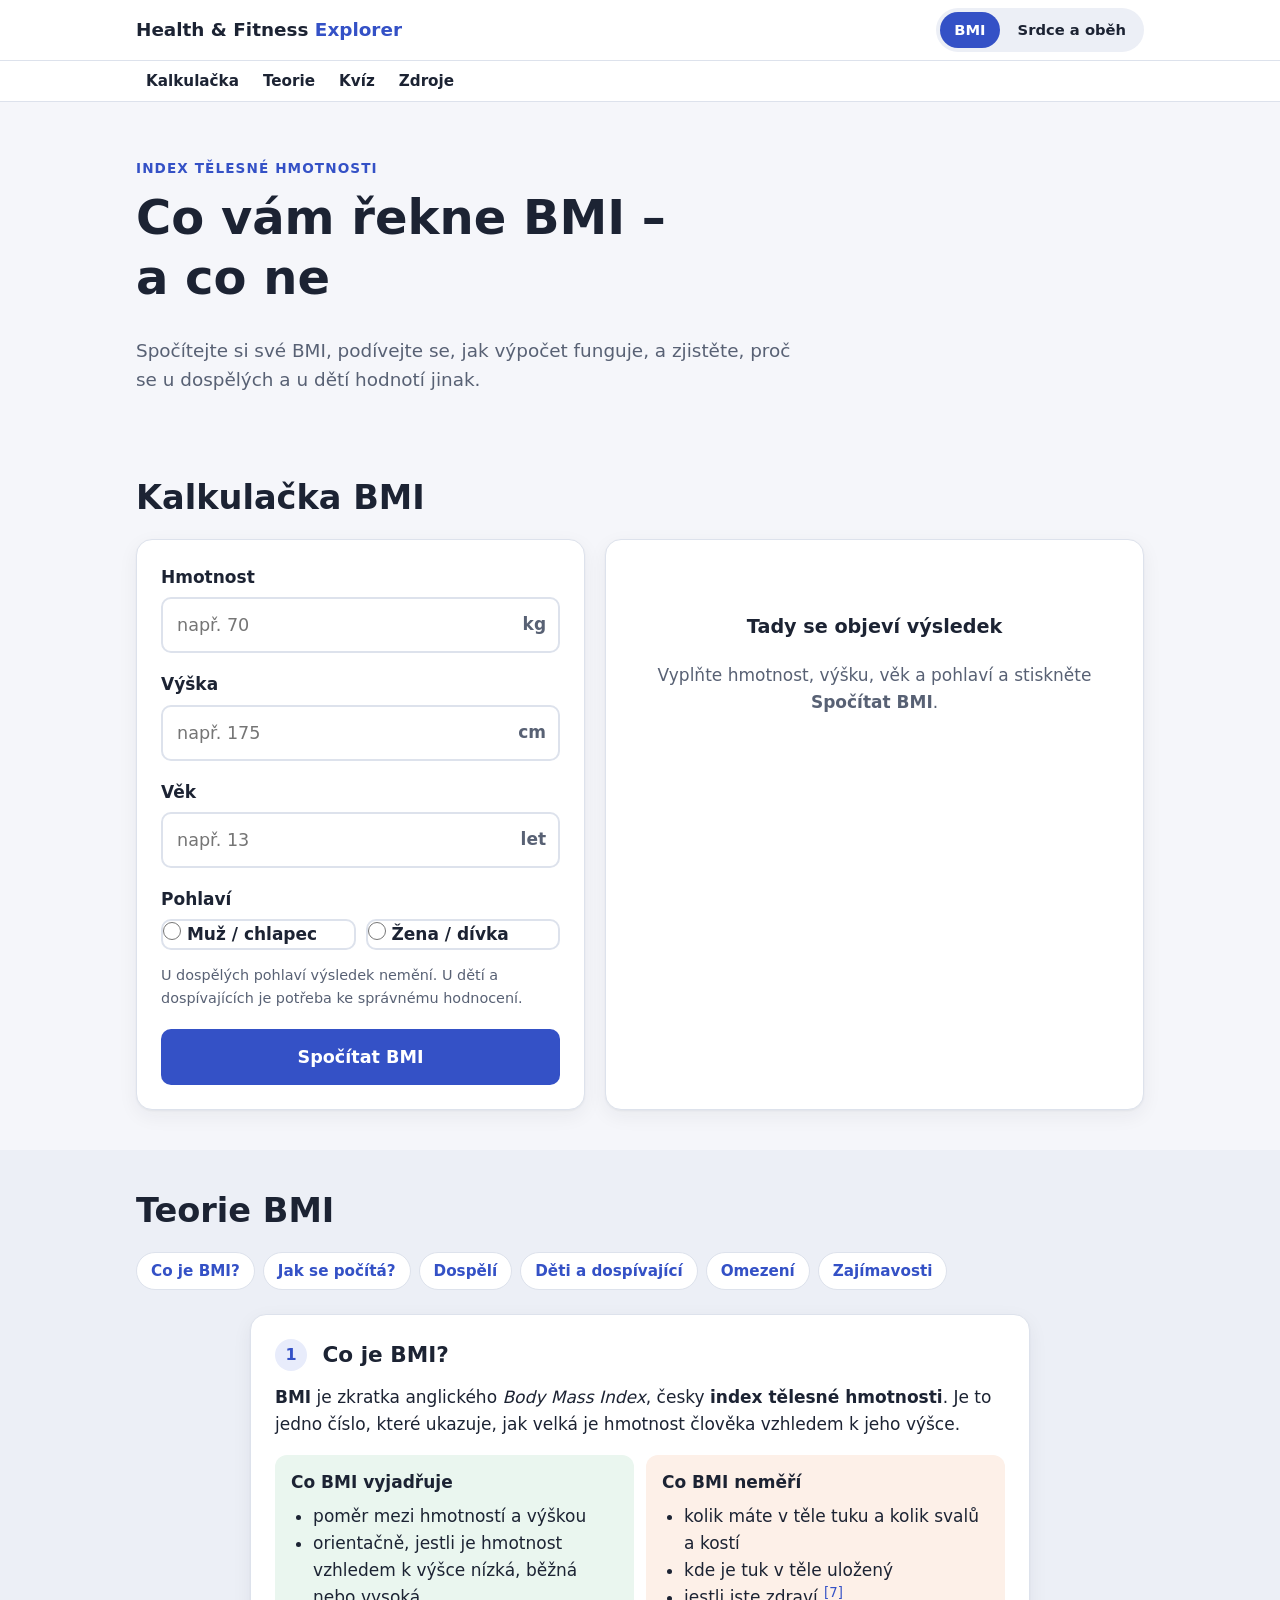
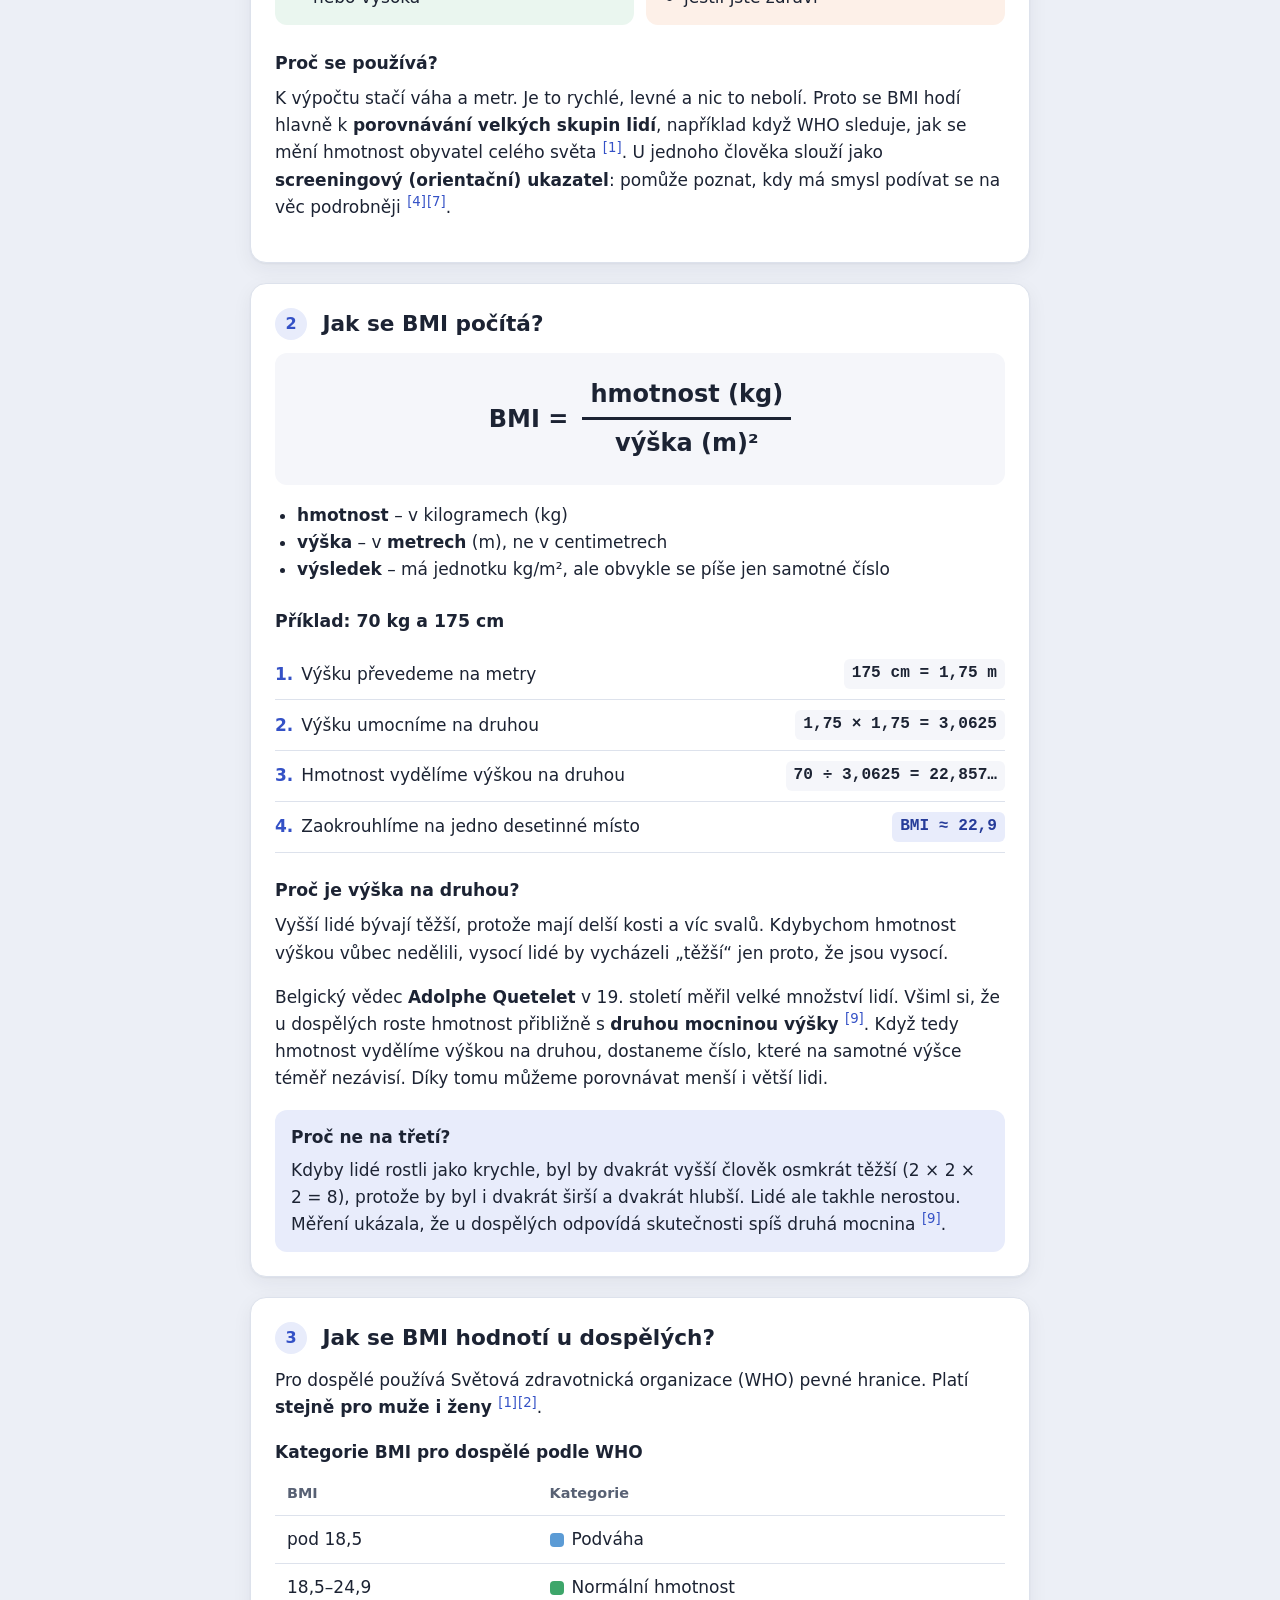
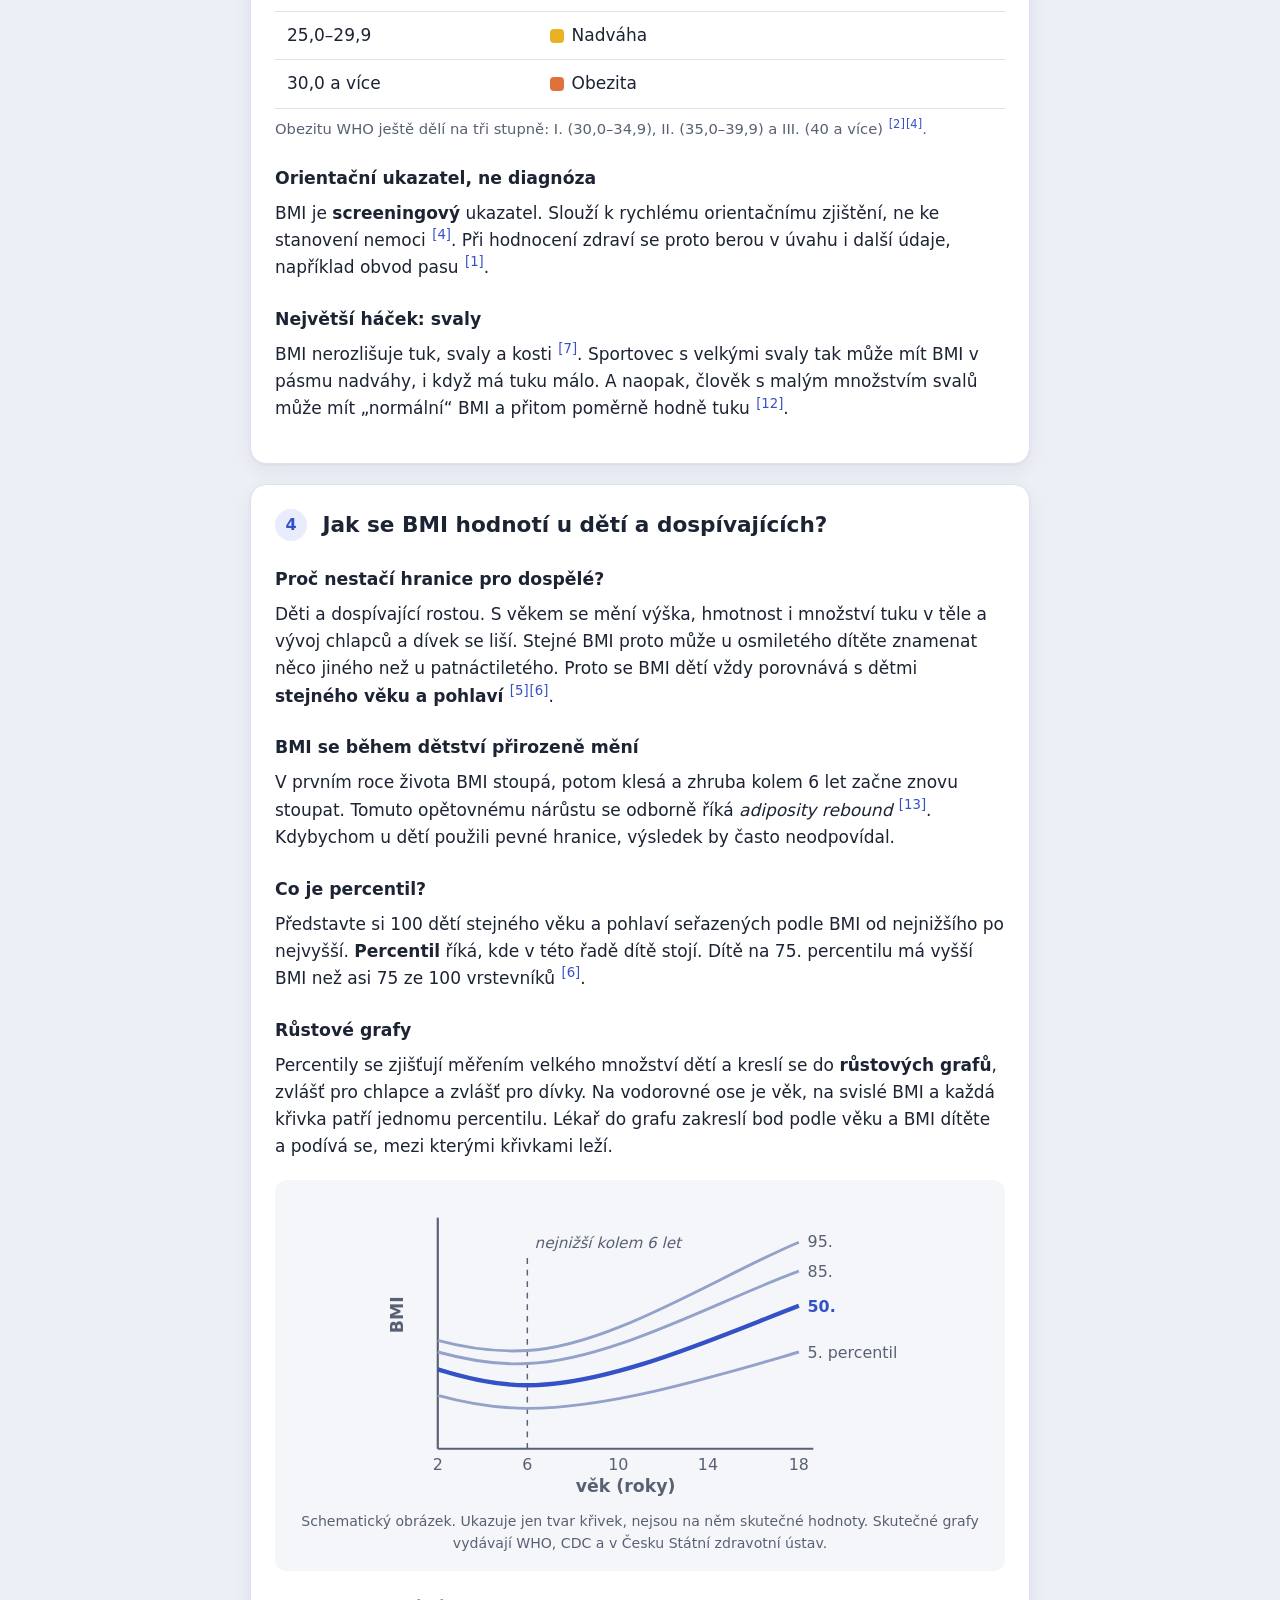
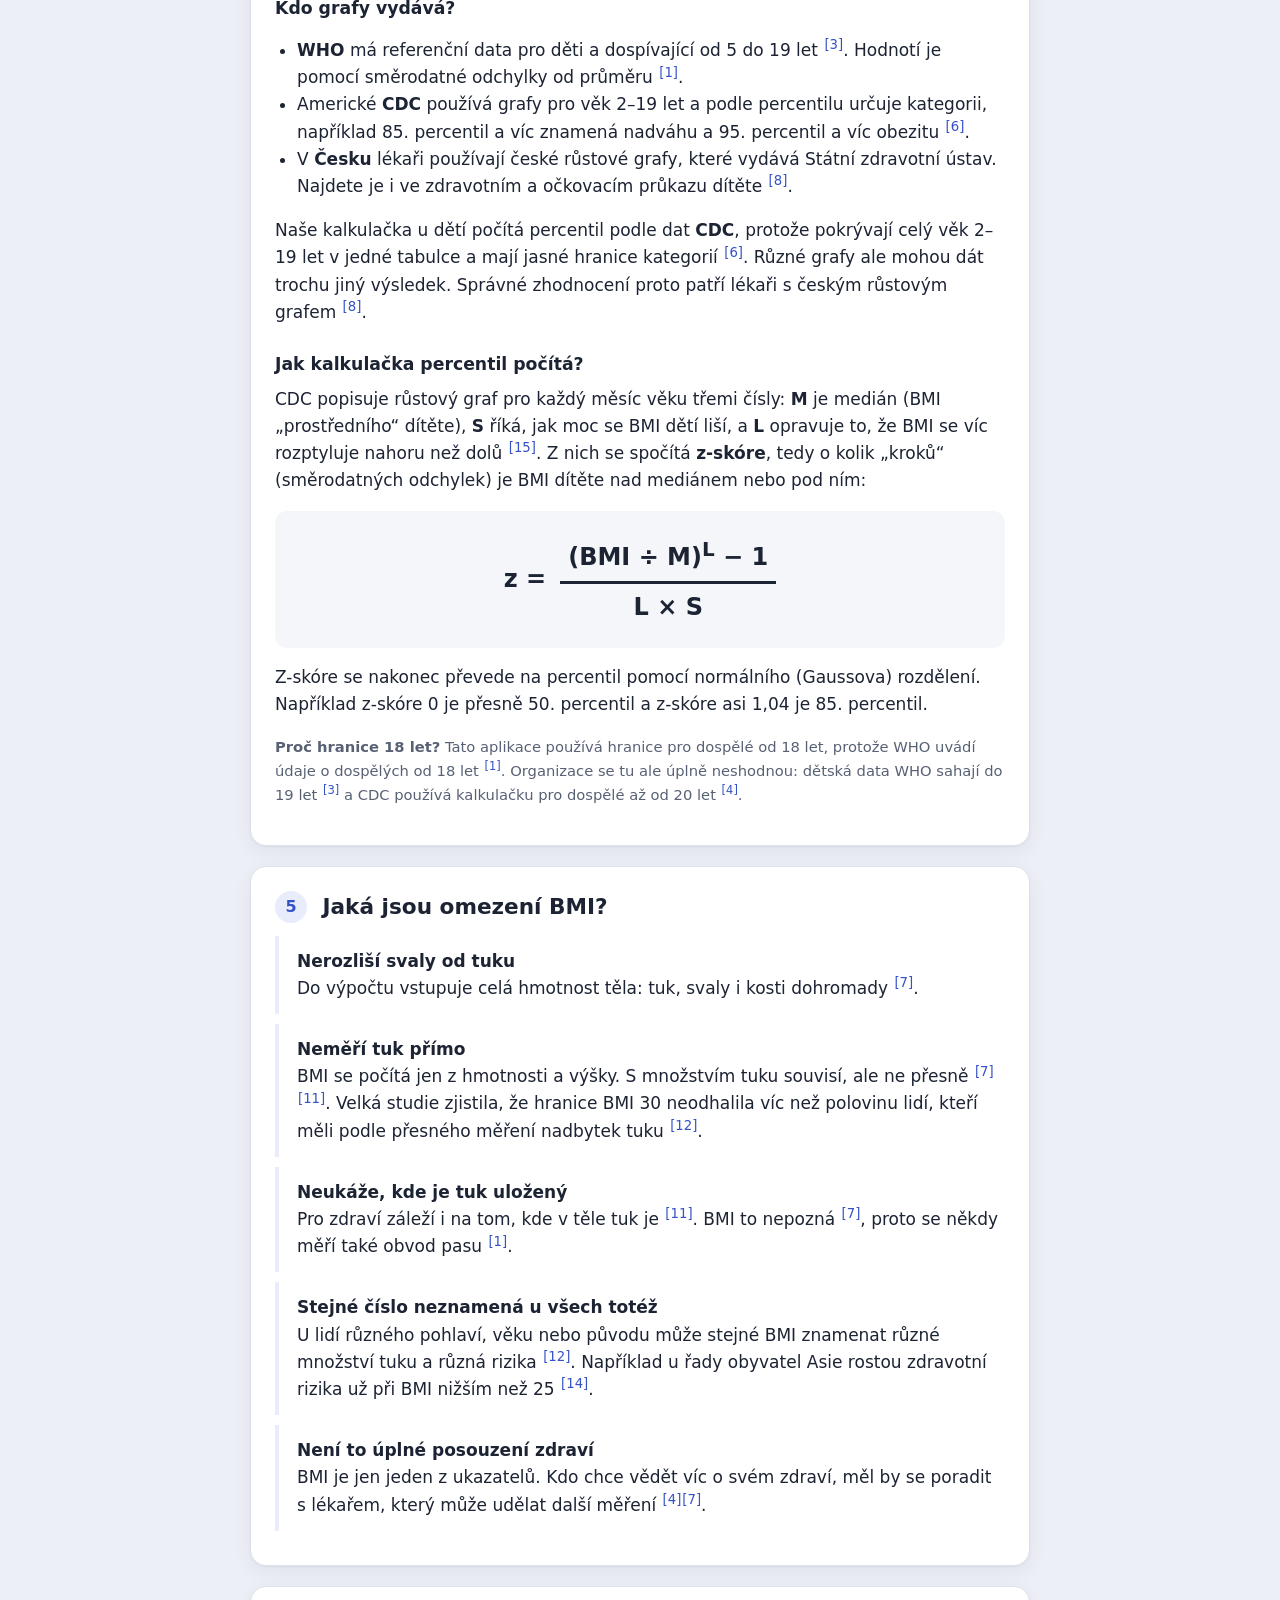
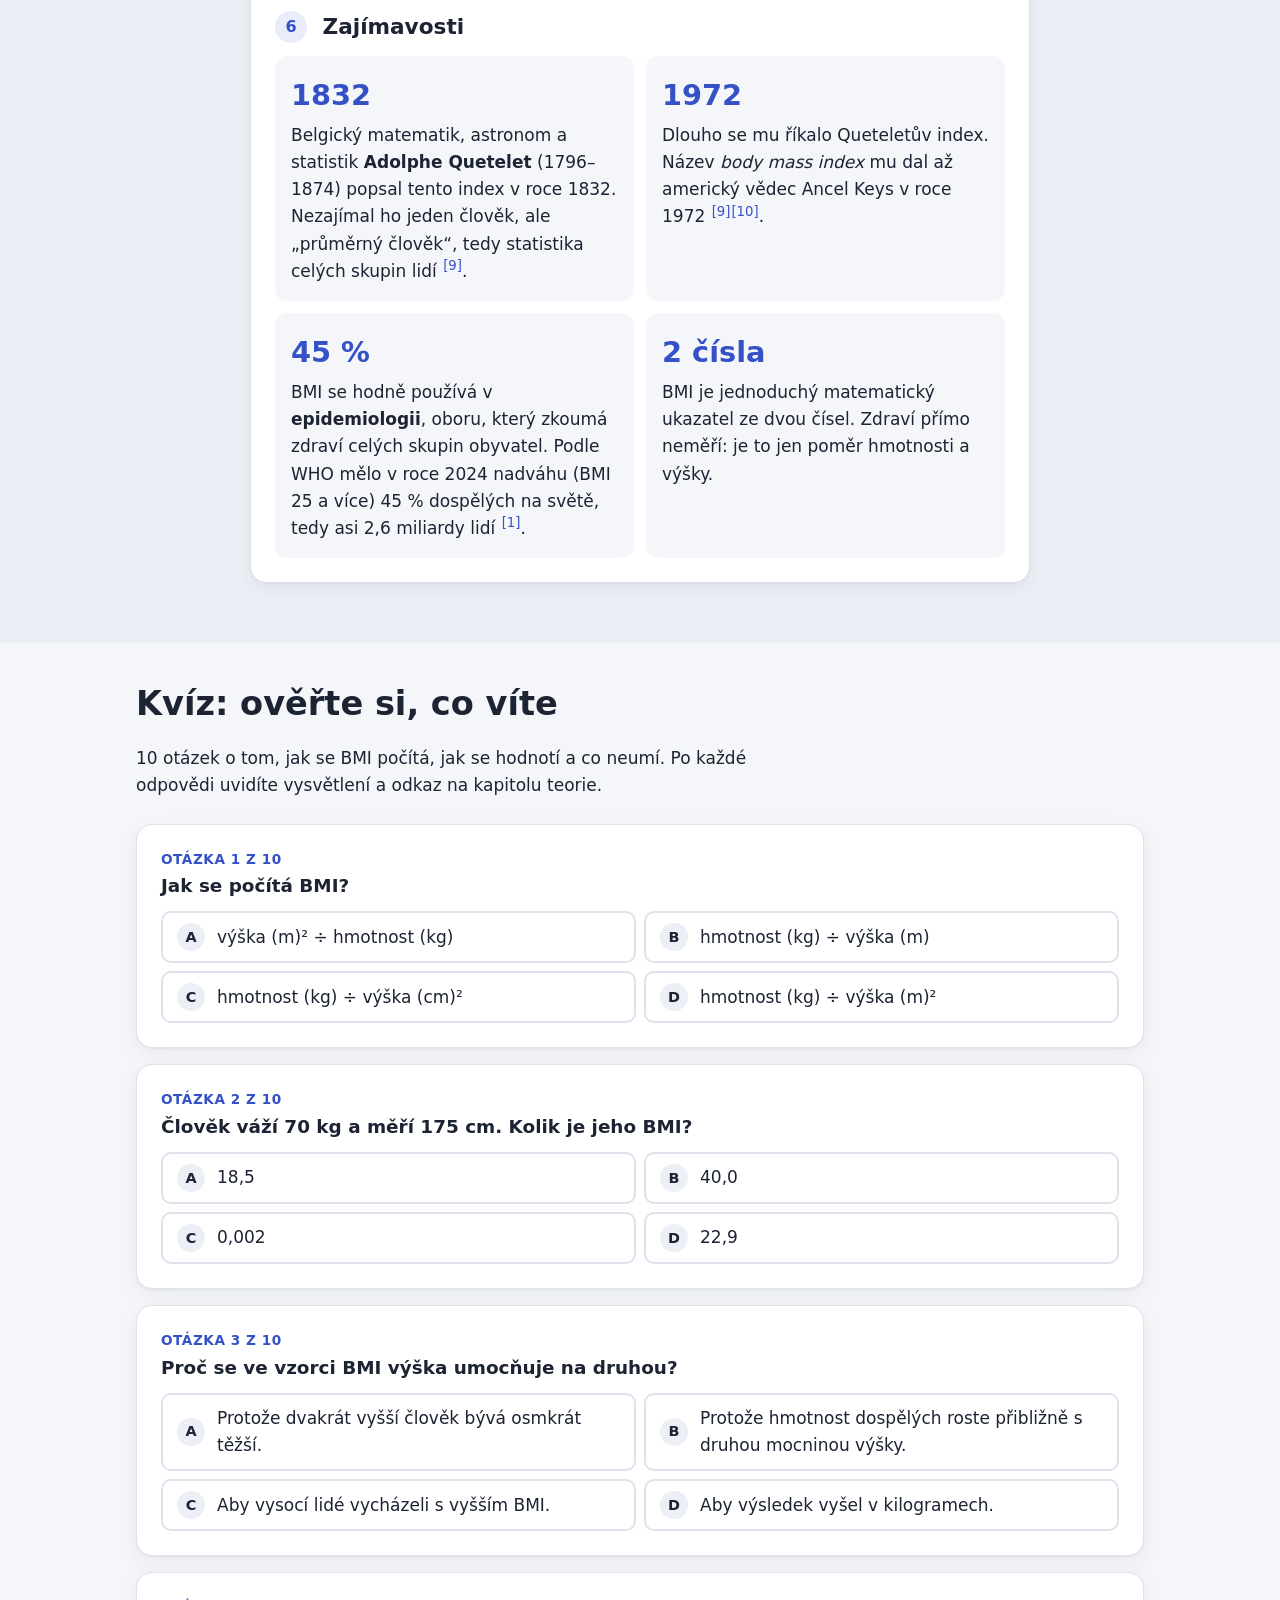
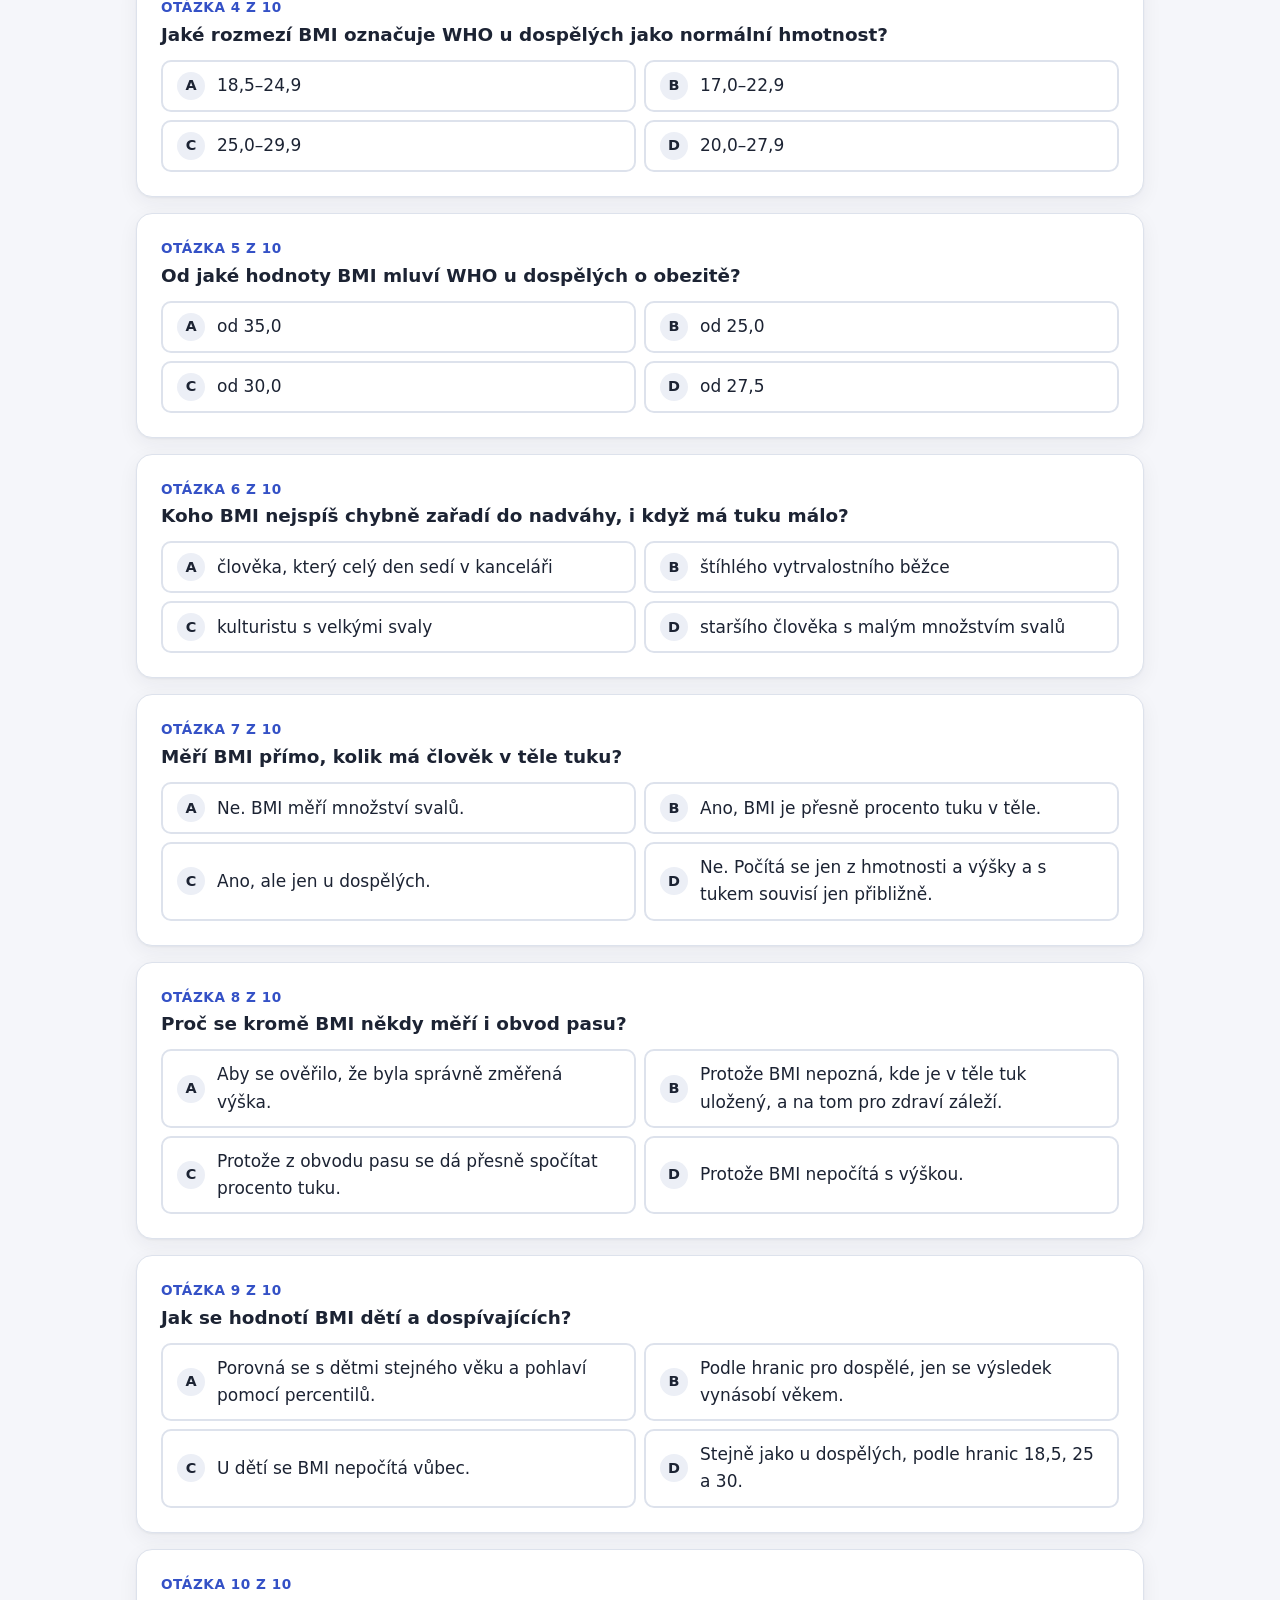
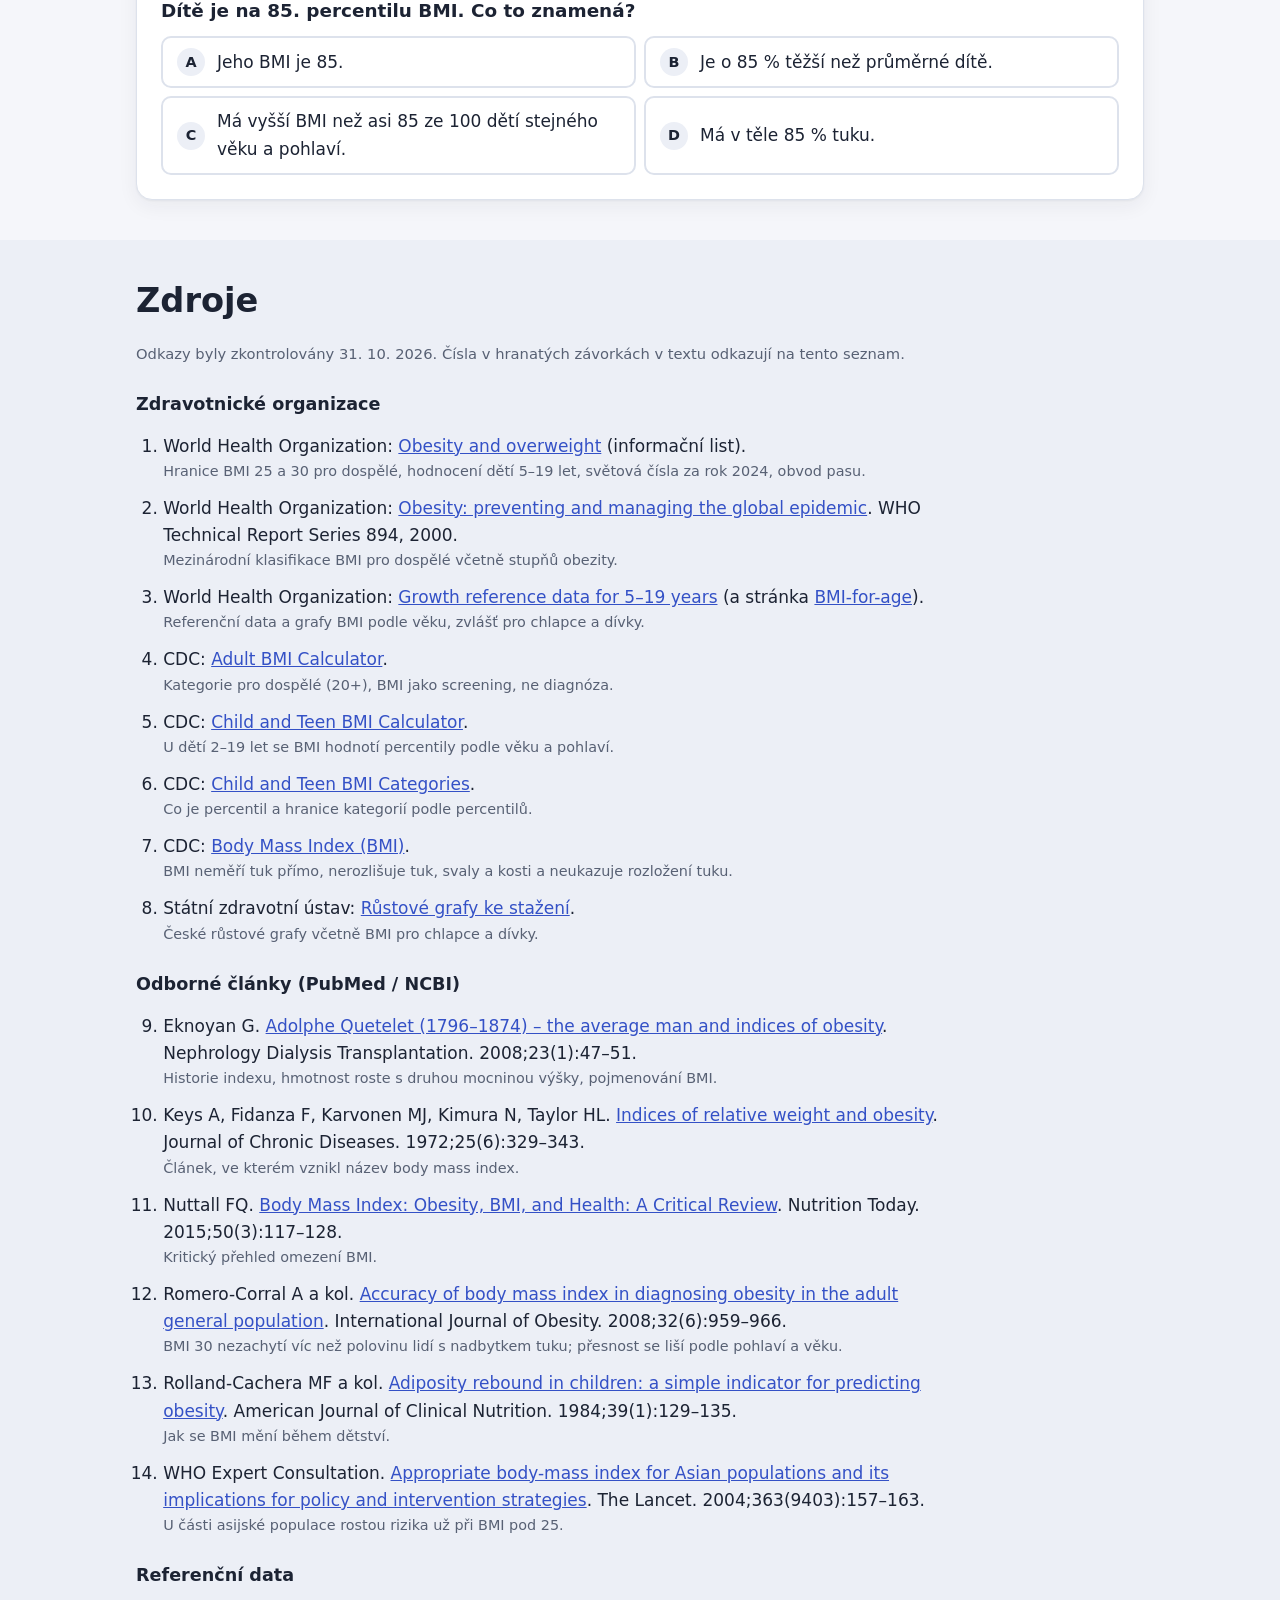
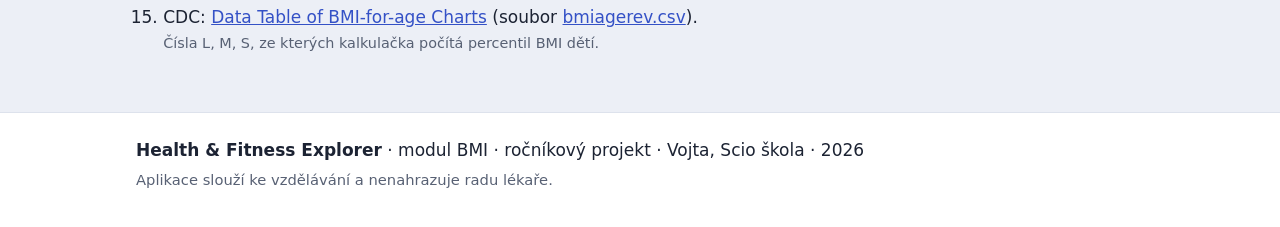
==== commit 913d4d69: "Modul Srdce a krevní oběh: vizualizace, teorie a kvíz Druhý modul aplikace Health & Fitness Explorer" ====
--- a/index.html
+++ b/index.html
@@ -9,11 +9,22 @@
 </head>
 <body>
 
-  <!-- ============ HLAVIČKA A NAVIGACE ============ -->
+  <!-- ============ HLAVIČKA A NAVIGACE ============
+       Horní řádek (logo a přepínač modulů) je stejný na všech stránkách.
+       Když ho tady změníte, upravte ho i v srdce.html.
+       Spodní řádek jsou odkazy na části TÉTO stránky. -->
   <header class="site-header">
     <div class="container header-inner">
-      <a class="logo" href="#top">BMI <span>Explorer</span></a>
-      <nav aria-label="Hlavní navigace">
+      <a class="logo" href="index.html">Health &amp; Fitness <span>Explorer</span></a>
+      <nav aria-label="Moduly">
+        <ul class="module-nav">
+          <li><a href="index.html" aria-current="page">BMI</a></li>
+          <li><a href="srdce.html">Srdce a oběh</a></li>
+        </ul>
+      </nav>
+    </div>
+    <div class="header-sections">
+      <nav class="container" aria-label="Části stránky">
         <ul class="main-nav">
           <li><a href="#kalkulacka">Kalkulačka</a></li>
           <li><a href="#teorie">Teorie</a></li>
@@ -688,7 +699,7 @@
 
   <footer class="site-footer">
     <div class="container">
-      <p><strong>BMI Explorer</strong> · ročníkový projekt · Vojta, Scio škola · 2026</p>
+      <p><strong>Health &amp; Fitness Explorer</strong> · modul BMI · ročníkový projekt · Vojta, Scio škola · 2026</p>
       <p class="small">Aplikace slouží ke vzdělávání a nenahrazuje radu lékaře.</p>
     </div>
   </footer>
@@ -697,6 +708,7 @@
   <script src="bmi.js"></script>
   <script src="script.js"></script>
   <script src="quiz.js"></script>
+  <script src="quiz-bmi.js"></script>
   <script src="quiz-page.js"></script>
 </body>
 </html>
--- a/styles.css
+++ b/styles.css
@@ -22,6 +22,13 @@
   --correct-soft: #eaf6ef;
   --wrong-soft: #fdecea;
 
+  /* barvy krve a srdečního svalu (modul Srdce a oběh) */
+  --blood-red: #d23f3f;
+  --blood-blue: #3f63c8;
+  --muscle: #7a2531;
+  --red-soft: #fdecec;
+  --blue-soft: #e9eefc;
+
   /* barvy kategorií BMI */
   --c-underweight: #5b9bd5;
   --c-normal: #3da66a;
@@ -43,7 +50,7 @@
 
 html {
   scroll-behavior: smooth;
-  scroll-padding-top: 80px; /* aby nadpis nezajela pod lepící hlavičku */
+  scroll-padding-top: 120px; /* aby nadpis nezajel pod lepící hlavičku (má dva řádky) */
 }
 
 @media (prefers-reduced-motion: reduce) {
@@ -156,17 +163,56 @@
   color: var(--accent);
 }
 
-.main-nav {
+/* Přepínač modulů (BMI | Srdce a oběh) – stejný na všech stránkách */
+.module-nav {
   display: flex;
   gap: 4px;
   list-style: none;
   margin: 0;
-  padding: 0;
+  padding: 4px;
+  background: var(--bg-alt);
+  border-radius: 999px;
+}
+
+.module-nav a {
+  display: block;
+  padding: 6px 14px;
+  border-radius: 999px;
+  color: var(--text);
+  text-decoration: none;
+  font-weight: 700;
+  font-size: 0.92rem;
+  white-space: nowrap;
+}
+
+.module-nav a:hover {
+  color: var(--accent-dark);
+  background: var(--surface);
+}
+
+/* Aktivní modul (stránka, na které právě jsme) */
+.module-nav a[aria-current="page"] {
+  background: var(--accent);
+  color: #fff;
+}
+
+/* Druhý řádek hlavičky: odkazy na části aktuální stránky */
+.header-sections {
+  border-top: 1px solid var(--border);
+}
+
+.main-nav {
+  display: flex;
+  flex-wrap: wrap;
+  gap: 4px;
+  list-style: none;
+  margin: 0;
+  padding: 2px 0;
 }
 
 .main-nav a {
   display: block;
-  padding: 8px 10px;
+  padding: 6px 10px;
   border-radius: 8px;
   color: var(--text);
   text-decoration: none;
@@ -1056,8 +1102,13 @@
   }
 
   .main-nav a {
-    padding: 8px 5px;
+    padding: 6px 6px;
     font-size: 0.88rem;
+  }
+
+  .module-nav a {
+    padding: 5px 10px;
+    font-size: 0.85rem;
   }
 
   .result-value {
@@ -1065,12 +1116,474 @@
   }
 }
 
-/* Velmi úzké telefony: navigace se zalomí pod logo, aby nepřetékala. */
-@media (max-width: 359px) {
+/* Úzké telefony: přepínač modulů se zalomí pod logo, aby nepřetékal.
+   Hlavička je pak vysoká, proto na telefonu nezůstává přilepená nahoře
+   (jinak by zabírala velký kus obrazovky). */
+@media (max-width: 559px) {
+  html {
+    scroll-padding-top: 16px;
+  }
+
+  .site-header {
+    position: static;
+  }
+
   .header-inner {
     flex-wrap: wrap;
     justify-content: center;
-    gap: 0;
-    padding-top: 6px;
-  }
-}
+    gap: 4px;
+    padding: 6px 16px;
+  }
+}
+
+/* ---------- Pomocné ---------- */
+
+/* Text, který vidí jen čtečka obrazovky (pro nevidomé), ne oko. */
+.visually-hidden {
+  position: absolute;
+  width: 1px;
+  height: 1px;
+  margin: -1px;
+  padding: 0;
+  overflow: hidden;
+  clip: rect(0 0 0 0);
+  white-space: nowrap;
+  border: 0;
+}
+
+/* =========================================================
+   MODUL SRDCE A KREVNÍ OBĚH (srdce.html)
+   ========================================================= */
+
+.section-intro {
+  color: var(--muted);
+  max-width: 70ch;
+}
+
+/* Dva obrázky vedle sebe (na úzké obrazovce pod sebou) */
+.heart-explorer {
+  display: grid;
+  gap: 16px;
+}
+
+@media (min-width: 860px) {
+  .heart-explorer {
+    grid-template-columns: 4fr 3fr;
+    align-items: start;
+  }
+}
+
+.heart-figure {
+  margin: 0;
+  background: var(--surface);
+  border: 1px solid var(--border);
+}
+
+.heart-figure svg {
+  max-width: 440px;
+}
+
+/* --- Kreslení srdce a oběhu --- */
+
+.blood-red {
+  fill: var(--blood-red);
+}
+
+.blood-blue {
+  fill: var(--blood-blue);
+}
+
+.chamber rect {
+  stroke: var(--muscle);
+  stroke-width: 5;
+}
+
+/* Levá komora má silnější svalovou stěnu */
+.chamber rect.wall-thick {
+  stroke-width: 11;
+}
+
+.vessel {
+  stroke: var(--muscle);
+  stroke-width: 2;
+  opacity: 0.85;
+}
+
+.vessel-red {
+  fill: var(--blood-red);
+}
+
+.vessel-blue {
+  fill: var(--blood-blue);
+}
+
+.chamber-label,
+.organ-label,
+.vessel-label,
+.loop-label {
+  font-family: var(--font);
+  text-anchor: middle;
+}
+
+/* Popisky zarovnané doleva (ne na střed) */
+.heart-figure text.anchor-start {
+  text-anchor: start;
+}
+
+/* Popisky zarovnané doprava */
+.heart-figure text.anchor-end {
+  text-anchor: end;
+}
+
+.chamber-label {
+  fill: #fff;
+  font-size: 14px;
+  font-weight: 700;
+}
+
+.vessel-label {
+  fill: var(--muted);
+  font-size: 11.5px;
+  font-weight: 600;
+}
+
+.organ-label {
+  fill: var(--text);
+  font-size: 13px;
+  font-weight: 700;
+}
+
+.organ-label-light {
+  fill: #fff;
+  font-size: 12px;
+}
+
+.loop-label {
+  fill: var(--muted);
+  font-size: 12px;
+  font-weight: 600;
+}
+
+/* Chlopně: zavřené jsou vodorovně, otevřené se otočí o úhel --open */
+.leaflet {
+  stroke: #f4d35e;
+  stroke-width: 5;
+  stroke-linecap: round;
+  transform-box: view-box;
+  transition: transform 0.12s ease-out;
+}
+
+/* Cípaté chlopně jsou otevřené při stahu síní a v diastole,
+   poloměsíčité jen při stahu komor. */
+.heart-svg[data-phase="atria"] .valve-av .leaflet,
+.heart-svg[data-phase="diastole"] .valve-av .leaflet,
+.heart-svg[data-phase="ventricles"] .valve-semilunar .leaflet {
+  transform: rotate(var(--open));
+}
+
+/* Šipky toku krve: ukážeme jen ty, které patří k aktuální fázi */
+.flow {
+  opacity: 0;
+  transition: opacity 0.15s;
+}
+
+.heart-svg[data-phase="atria"] .flow-av,
+.heart-svg[data-phase="diastole"] .flow-av,
+.heart-svg[data-phase="diastole"] .flow-veins,
+.heart-svg[data-phase="ventricles"] .flow-out {
+  opacity: 1;
+}
+
+.arrow {
+  fill: none;
+  stroke: #fff;
+  stroke-width: 4;
+  stroke-linecap: round;
+  stroke-dasharray: 10 8;
+  marker-end: url(#arrowhead);
+}
+
+/* Schéma oběhu */
+.organ {
+  stroke: var(--border);
+  stroke-width: 2;
+}
+
+.organ-lungs {
+  fill: #f6dede;
+}
+
+.organ-body {
+  fill: #f3e7da;
+}
+
+.loop {
+  fill: none;
+  stroke-width: 12;
+  stroke-linecap: round;
+  stroke-linejoin: round;
+  opacity: 0.35;
+}
+
+.loop-red {
+  stroke: var(--blood-red);
+}
+
+.loop-blue {
+  stroke: var(--blood-blue);
+}
+
+.loop-track {
+  fill: none;
+  stroke: none;
+}
+
+.blood-dot {
+  stroke: #fff;
+  stroke-width: 2;
+}
+
+.dot-red {
+  fill: var(--blood-red);
+}
+
+.dot-blue {
+  fill: var(--blood-blue);
+}
+
+/* Vysvětlivky pod obrázky */
+.heart-legend {
+  display: flex;
+  flex-wrap: wrap;
+  gap: 6px 20px;
+  list-style: none;
+  padding: 0;
+  margin: 12px 0 20px;
+  font-size: 0.92rem;
+  color: var(--muted);
+}
+
+.swatch-red {
+  background: var(--blood-red);
+}
+
+.swatch-blue {
+  background: var(--blood-blue);
+}
+
+.legend-arrow {
+  font-weight: 800;
+  color: var(--text);
+  margin-right: 4px;
+}
+
+/* --- Panel s fází, časovou osou a ovládáním --- */
+
+.heart-panel {
+  display: grid;
+  gap: 20px;
+}
+
+.phase-name {
+  font-size: 1.3rem;
+  margin-bottom: 0.3em;
+}
+
+.phase-text {
+  margin: 0;
+  min-height: 3.2em; /* aby text při změně fáze neposkakoval */
+}
+
+.timeline-title {
+  margin-bottom: 8px;
+}
+
+.timeline-bar {
+  position: relative;
+  display: flex;
+  height: 34px;
+  border-radius: 8px;
+  overflow: hidden;
+  margin-bottom: 8px;
+}
+
+.timeline-segment {
+  display: flex;
+  align-items: center;
+  justify-content: center;
+  overflow: hidden;
+  white-space: nowrap;
+  font-size: 0.8rem;
+  font-weight: 700;
+  color: #fff;
+  min-width: 0;
+  flex-shrink: 0;
+  transition: width 0.2s;
+}
+
+.seg-atria {
+  background: #b8577a;
+}
+
+.seg-ventricles {
+  background: var(--muscle);
+}
+
+.seg-diastole {
+  background: #7d8bb0;
+}
+
+.timeline-marker {
+  position: absolute;
+  top: 0;
+  bottom: 0;
+  width: 4px;
+  margin-left: -2px;
+  background: var(--text);
+  box-shadow: 0 0 0 2px #fff;
+}
+
+.heart-controls {
+  display: grid;
+  gap: 14px;
+}
+
+.bpm-control {
+  display: flex;
+  flex-wrap: wrap;
+  align-items: center;
+  gap: 8px 12px;
+}
+
+.bpm-control label {
+  font-weight: 700;
+}
+
+.bpm-control input[type="range"] {
+  flex: 1 1 220px;
+  accent-color: var(--blood-red);
+}
+
+.bpm-value {
+  font-size: 1.6rem;
+  font-weight: 800;
+  min-width: 3ch;
+  text-align: right;
+  font-variant-numeric: tabular-nums;
+}
+
+.unit-text {
+  color: var(--muted);
+}
+
+.presets,
+.play-controls {
+  display: flex;
+  flex-wrap: wrap;
+  gap: 8px;
+}
+
+.button.preset,
+.button.button-secondary {
+  width: auto;
+  font-size: 0.95rem;
+  padding: 8px 14px;
+}
+
+.button.preset {
+  background: var(--accent-soft);
+  color: var(--accent-dark);
+}
+
+.button.preset:hover {
+  background: #d7defa;
+}
+
+.button.preset[aria-pressed="true"] {
+  background: var(--accent);
+  color: #fff;
+}
+
+.button.button-secondary {
+  background: var(--surface);
+  color: var(--accent-dark);
+  border: 2px solid var(--accent);
+}
+
+.button.button-secondary:hover {
+  background: var(--accent-soft);
+}
+
+.heart-stats {
+  display: grid;
+  gap: 12px;
+  margin: 0;
+}
+
+@media (min-width: 640px) {
+  .heart-stats {
+    grid-template-columns: repeat(3, 1fr);
+  }
+}
+
+.heart-stats div {
+  background: var(--bg);
+  border-radius: 12px;
+  padding: 12px 16px;
+}
+
+.heart-stats dt {
+  font-size: 0.88rem;
+  color: var(--muted);
+}
+
+.heart-stats dd {
+  margin: 0;
+  font-size: 1.5rem;
+  font-weight: 800;
+  color: var(--blood-red);
+  font-variant-numeric: tabular-nums;
+}
+
+/* --- Teorie --- */
+
+.box-red {
+  background: var(--red-soft);
+}
+
+.box-blue {
+  background: var(--blue-soft);
+}
+
+.flow-steps {
+  font-weight: 600;
+}
+
+/* Kdo má v systému vypnuté animace, nebude mít ani plynulé přechody. */
+@media (prefers-reduced-motion: reduce) {
+  .leaflet,
+  .flow,
+  .timeline-segment {
+    transition: none;
+  }
+}
+
+/* Na telefonu je obrázek srdce malý, proto zvětšíme popisky a zmenšíme okraje. */
+@media (max-width: 559px) {
+  .heart-figure {
+    padding: 8px;
+  }
+
+  .vessel-label {
+    font-size: 13px;
+  }
+
+  .chamber-label {
+    font-size: 16px;
+  }
+
+  .organ-label,
+  .loop-label {
+    font-size: 14px;
+  }
+}
